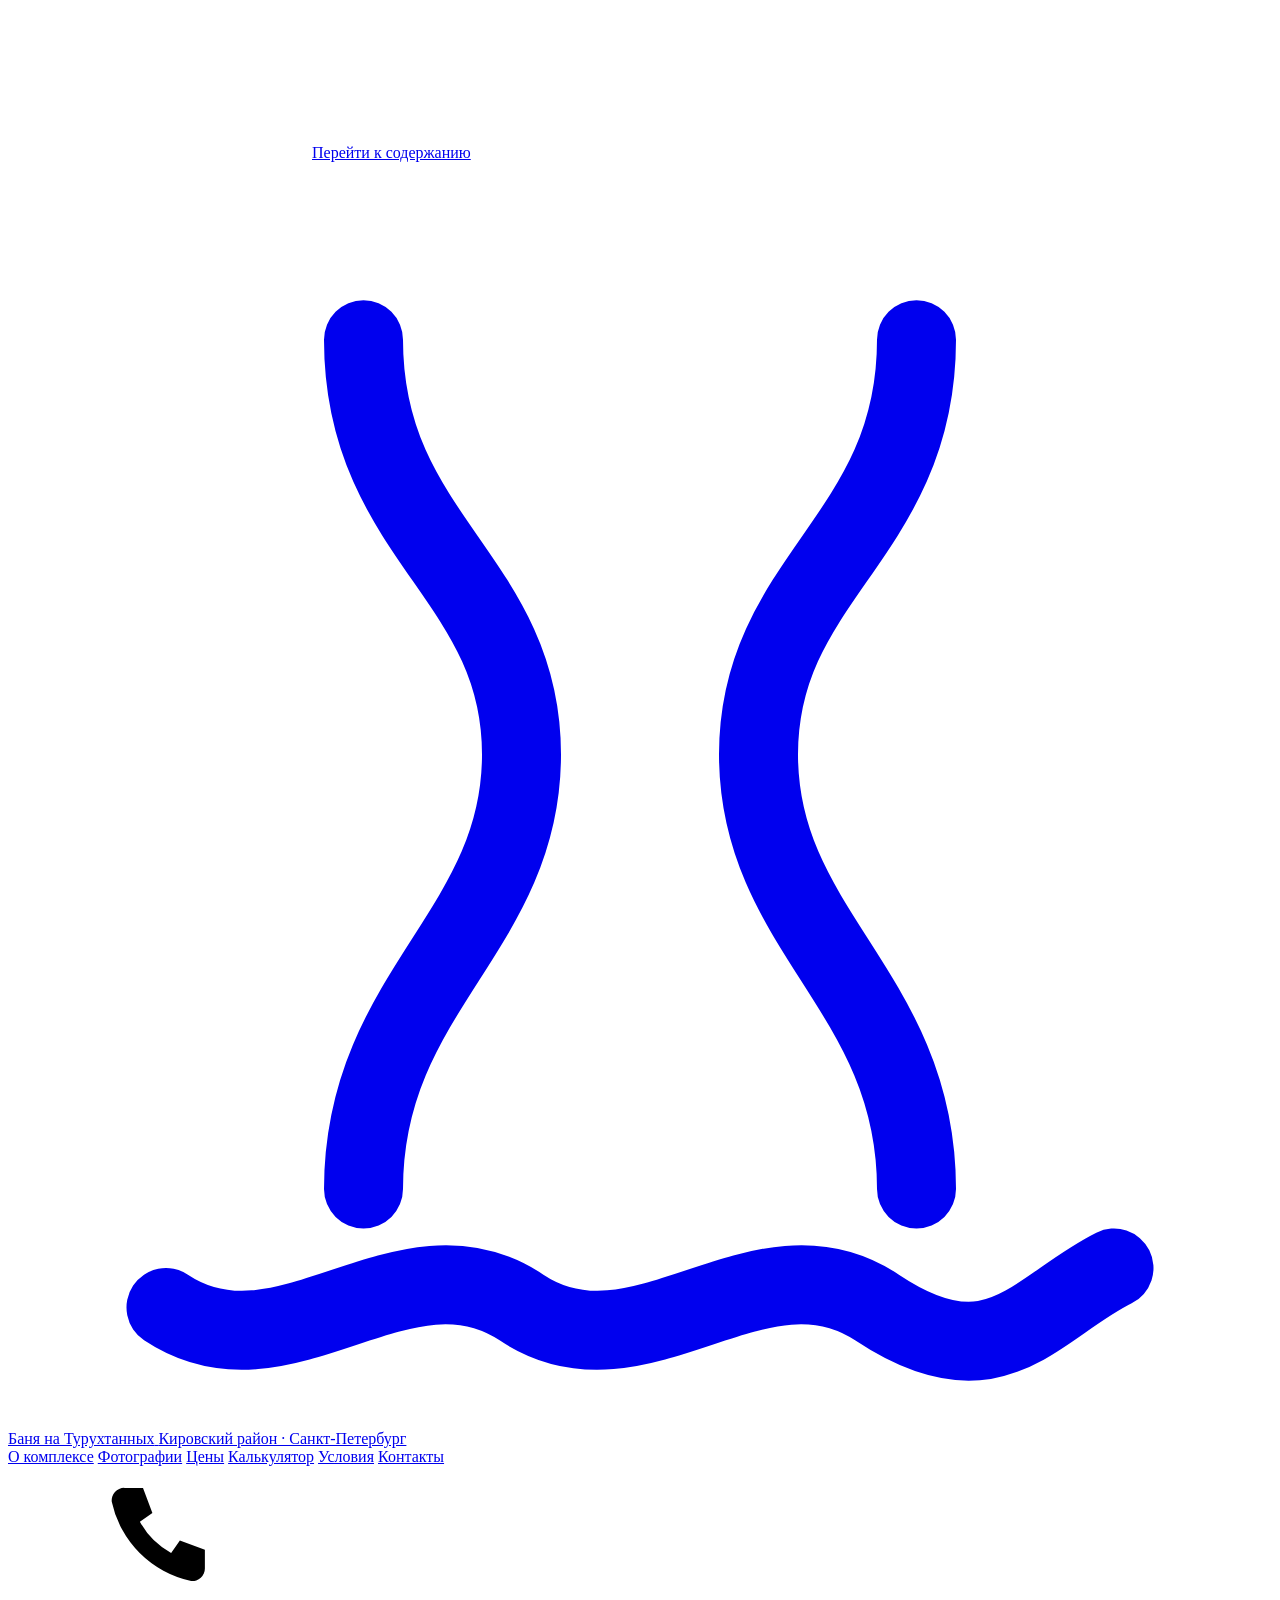
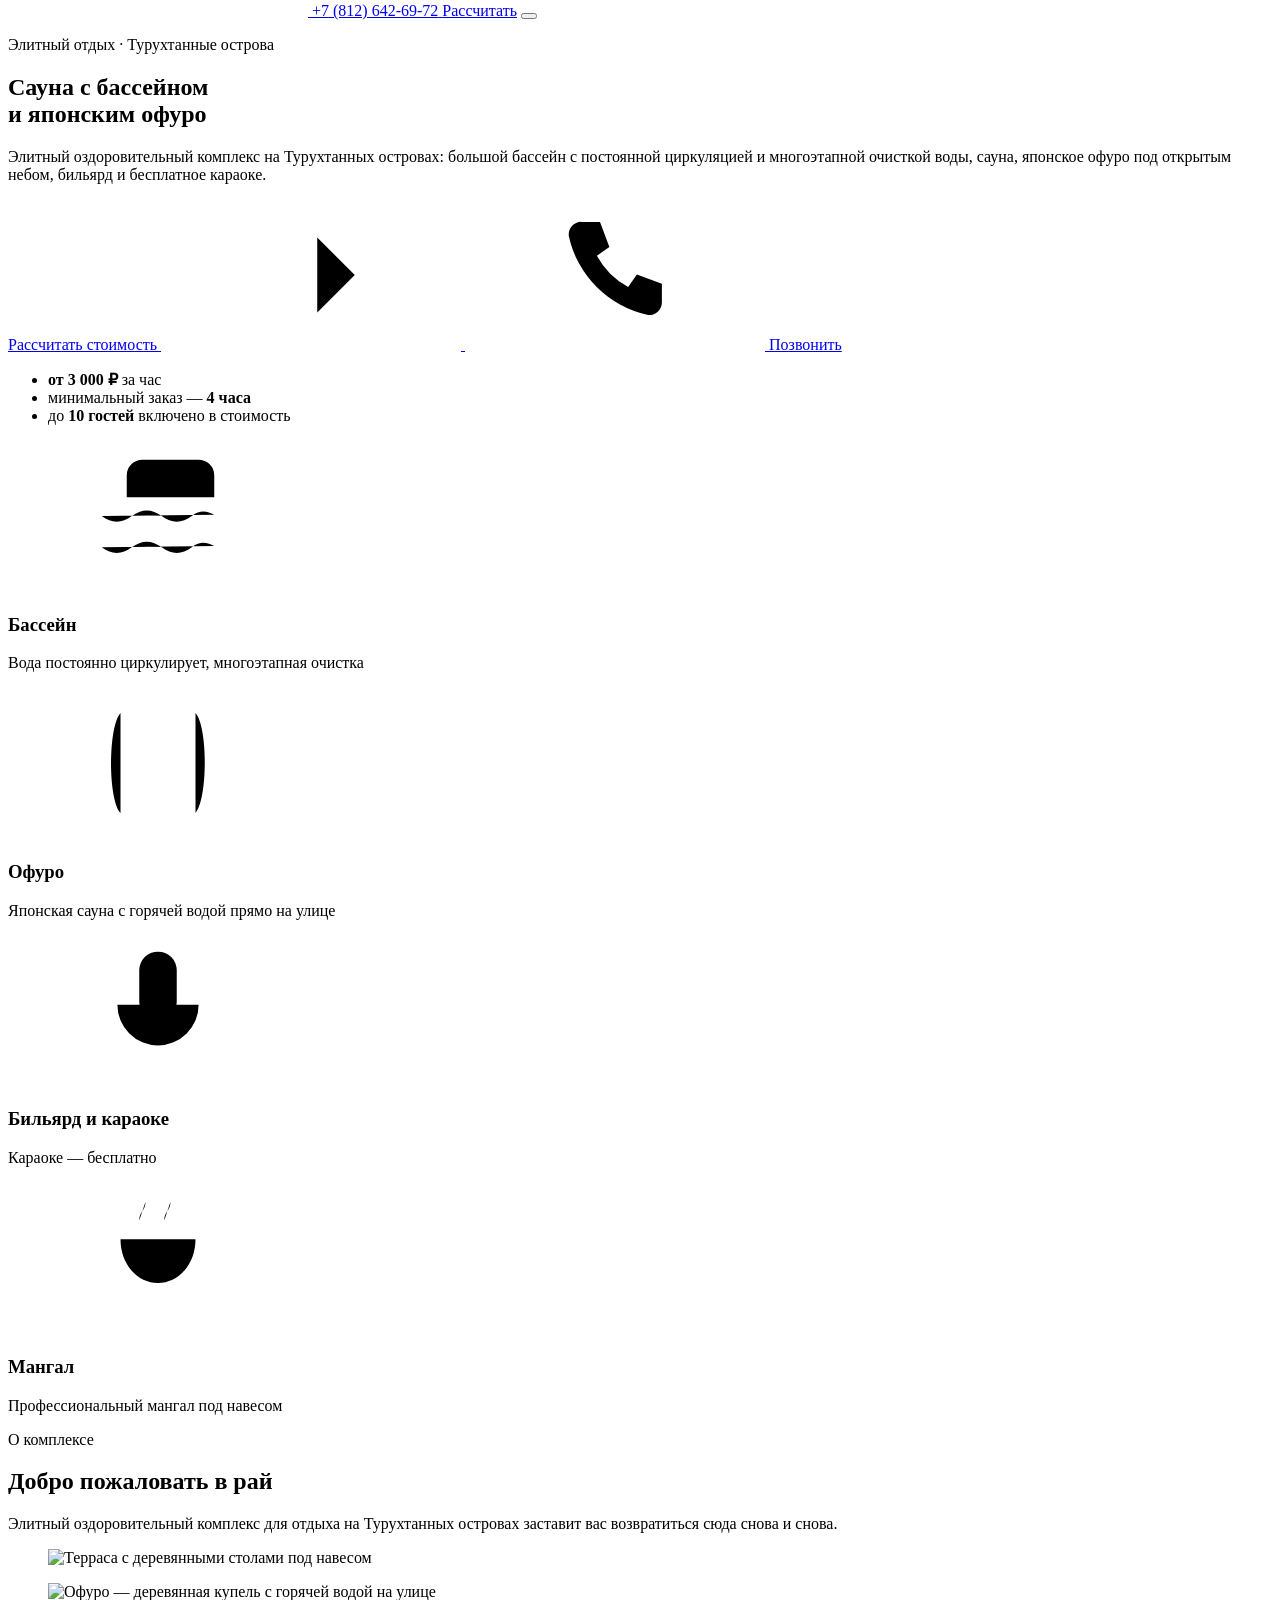
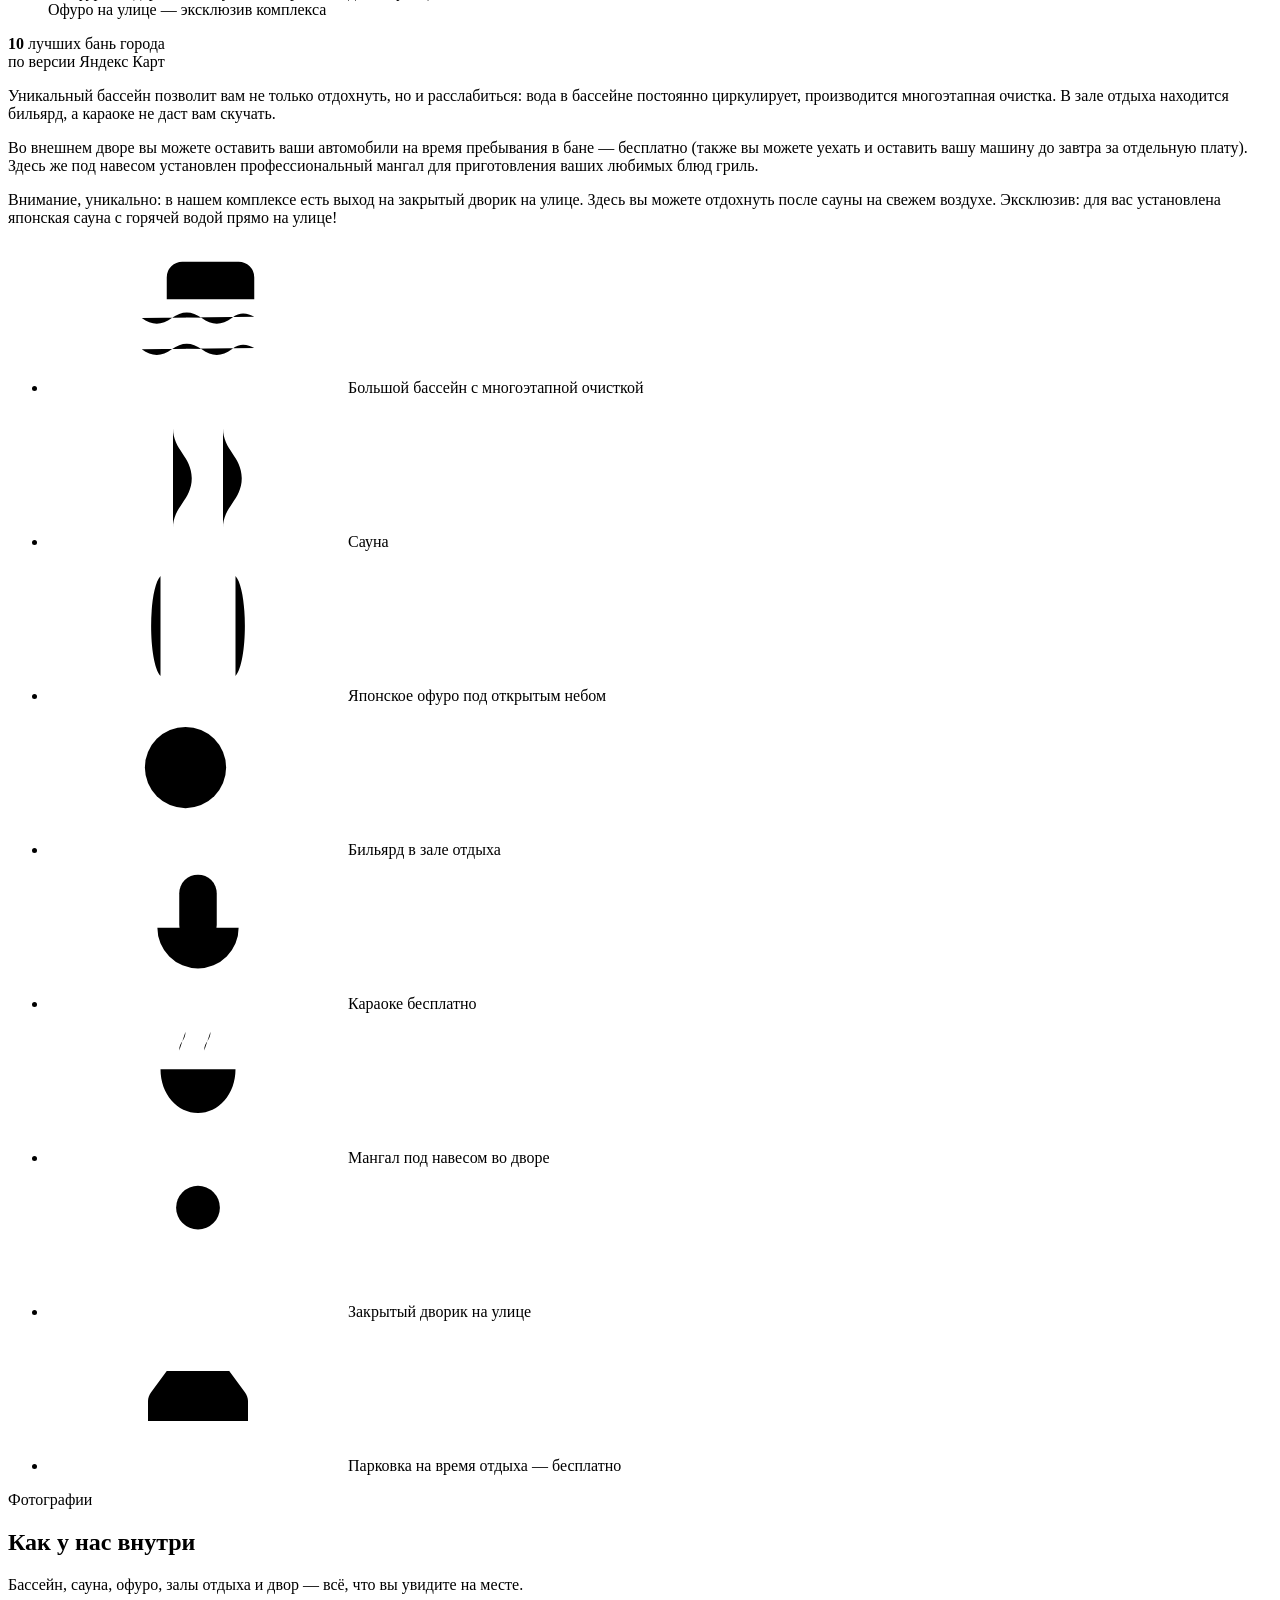
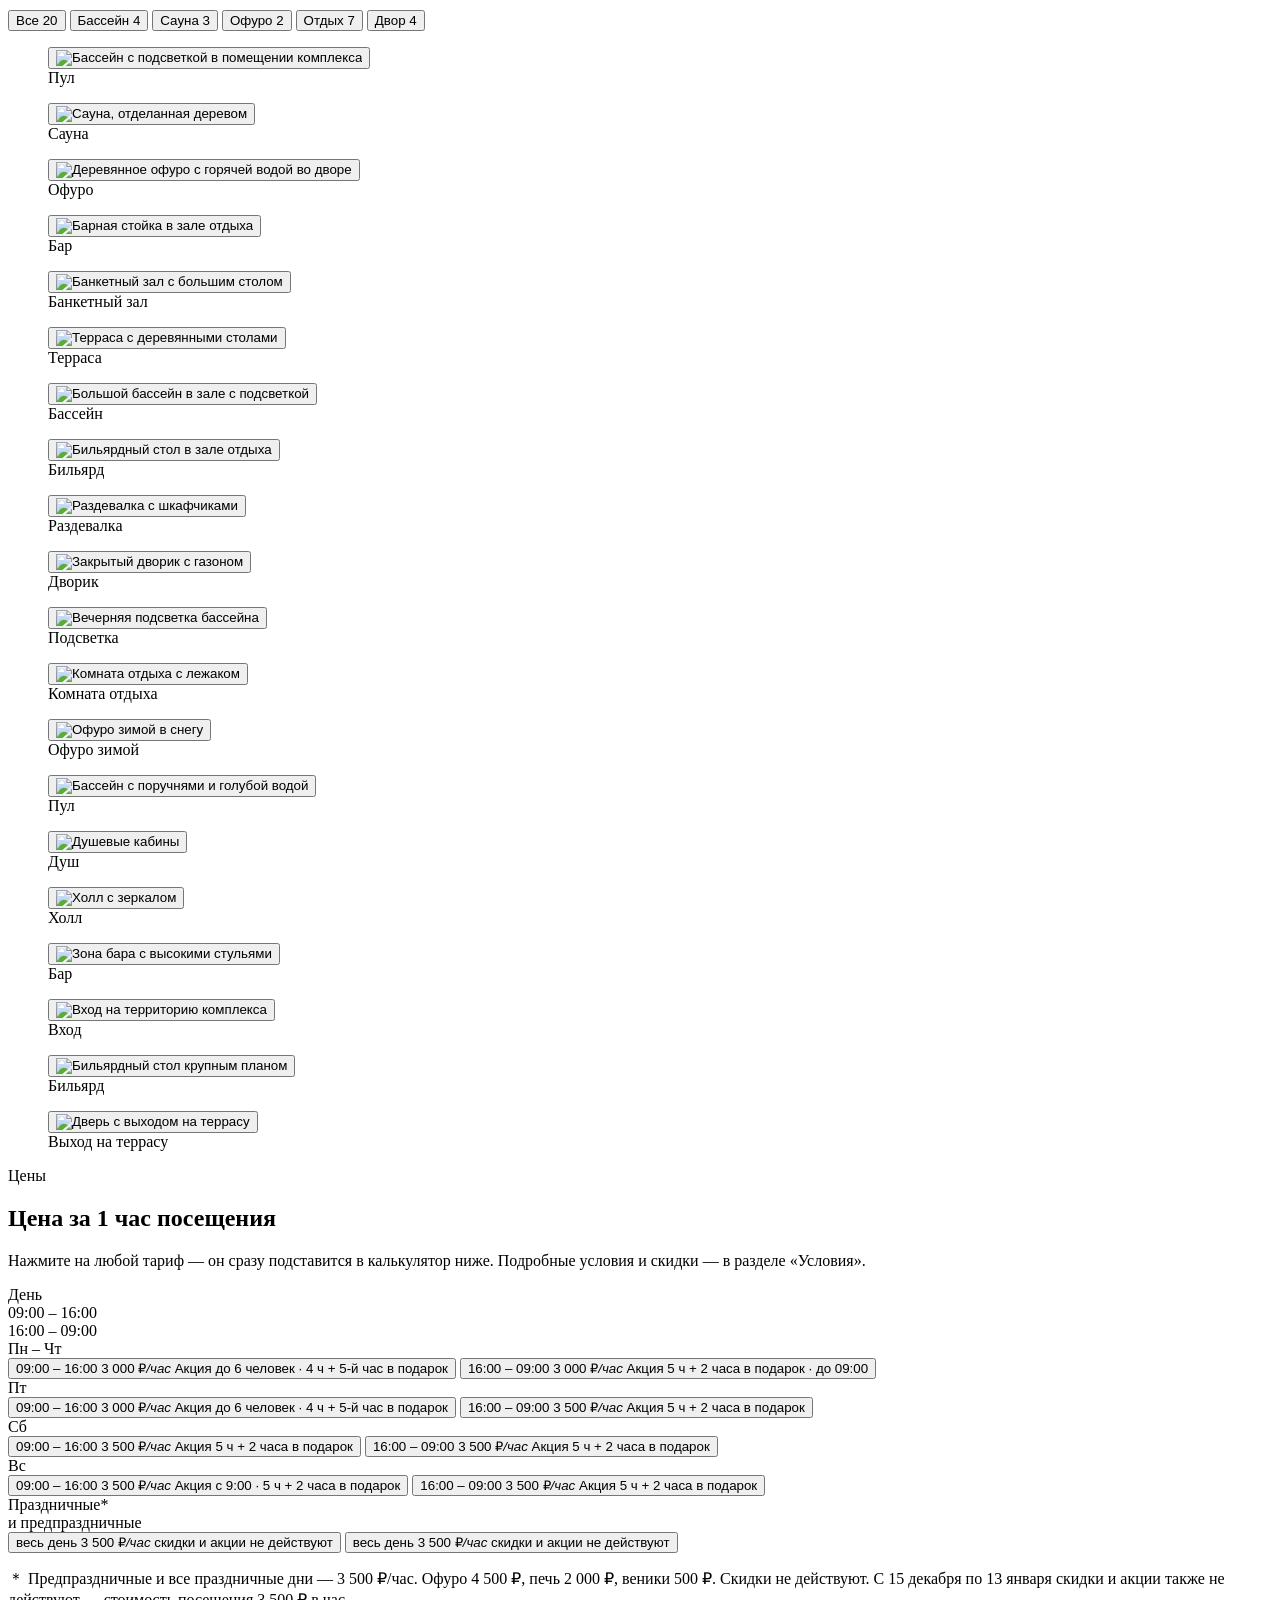
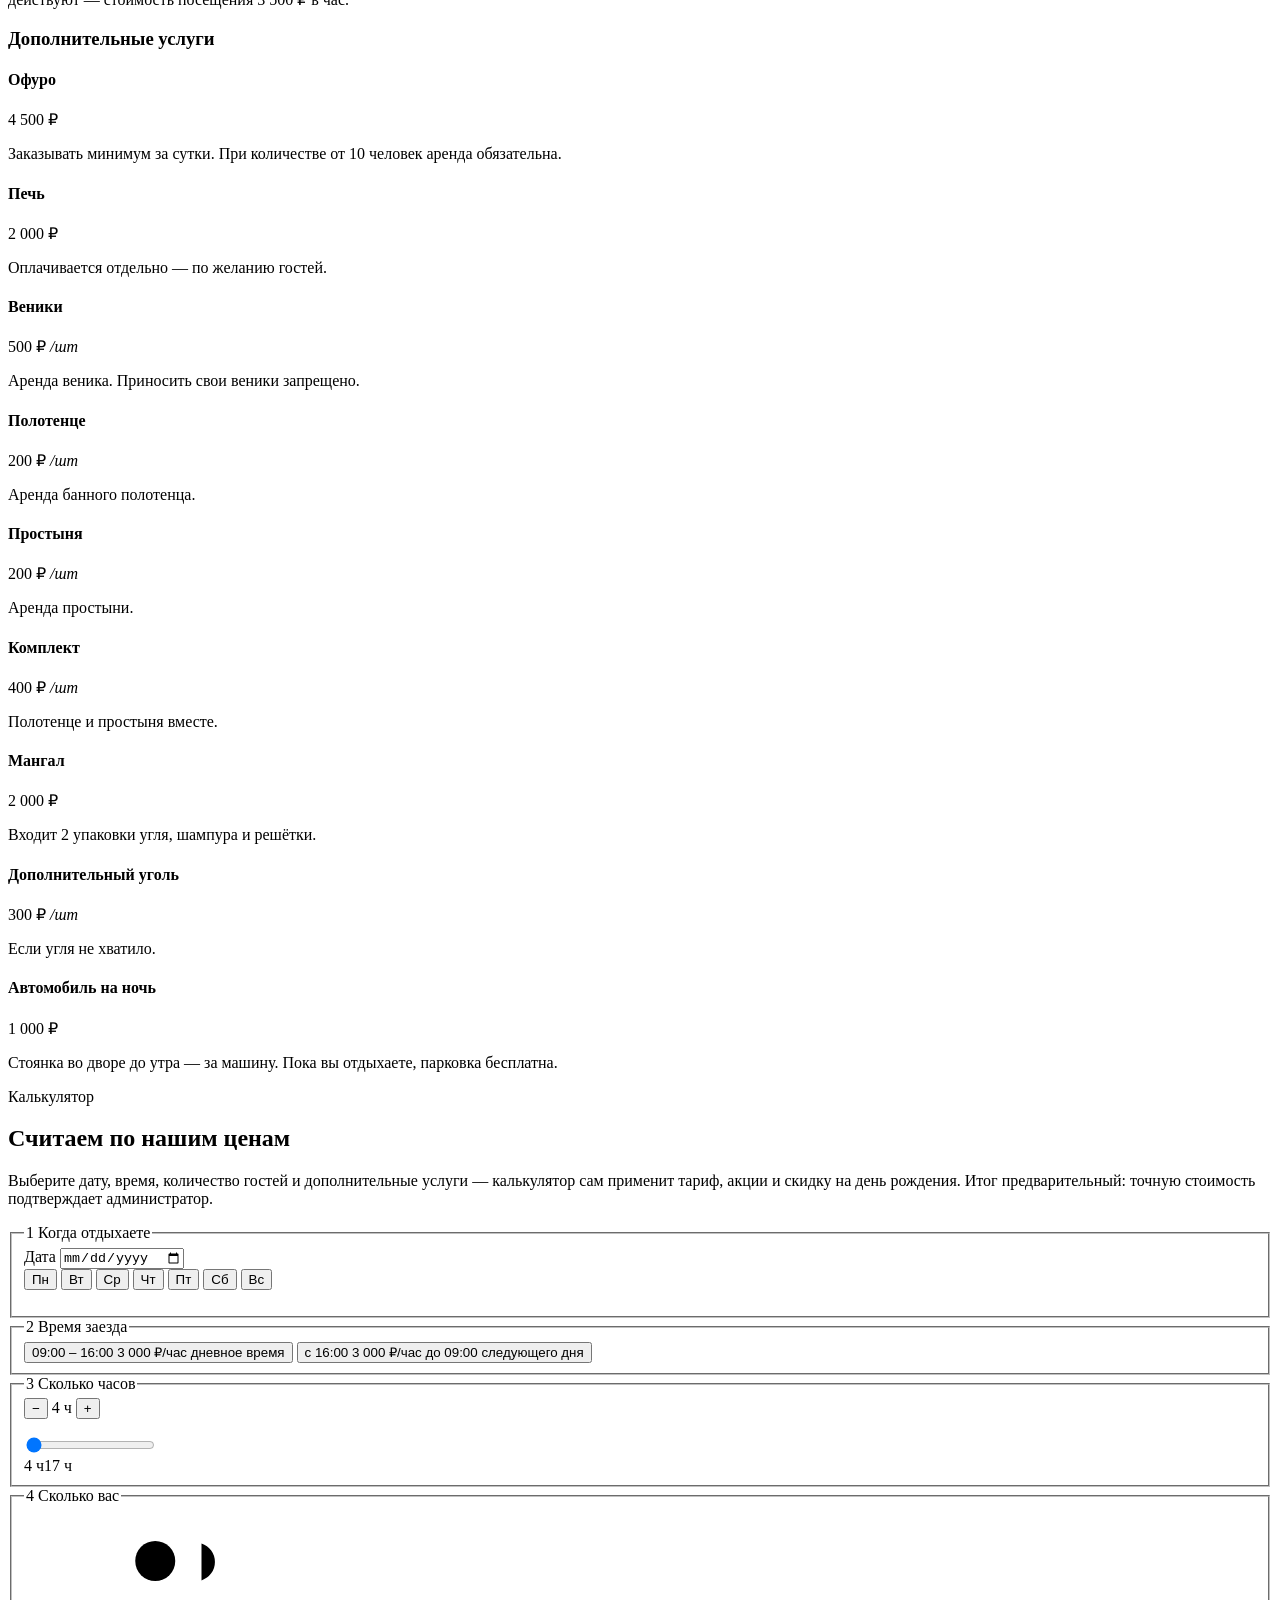
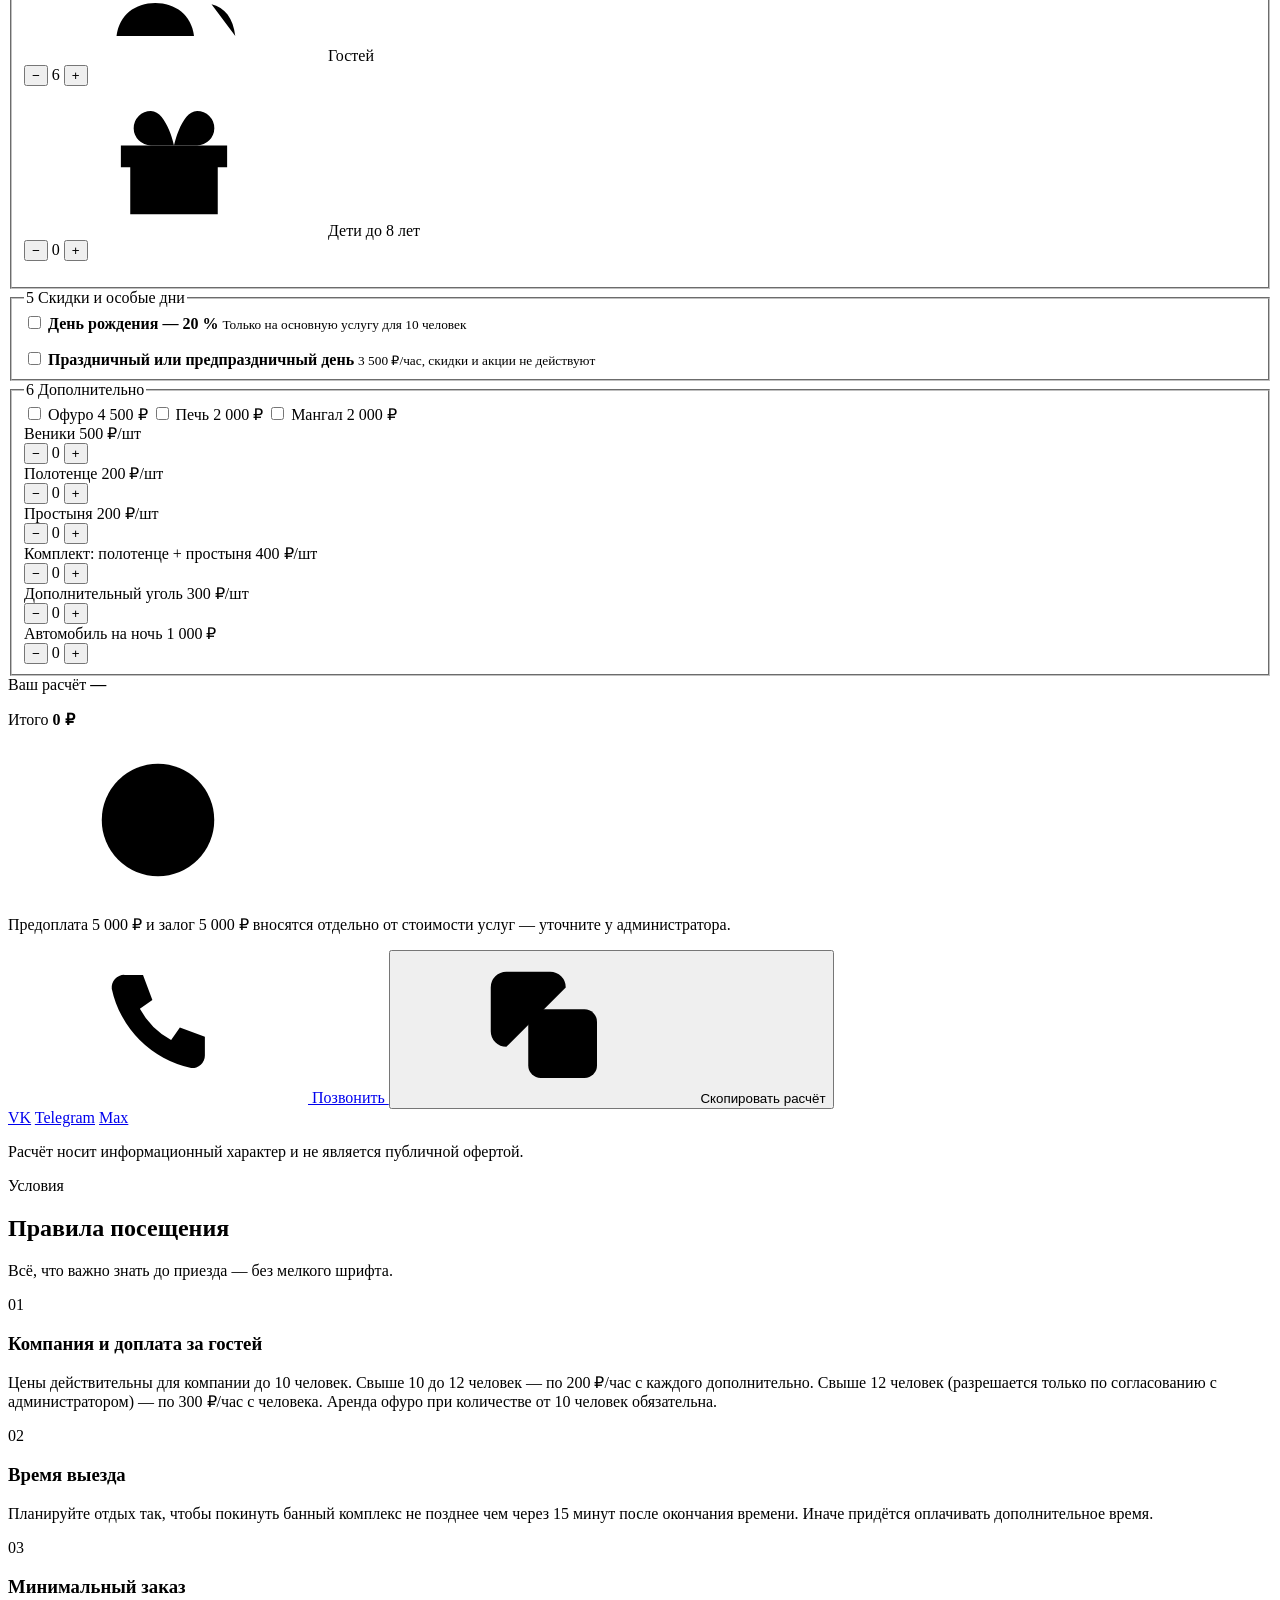
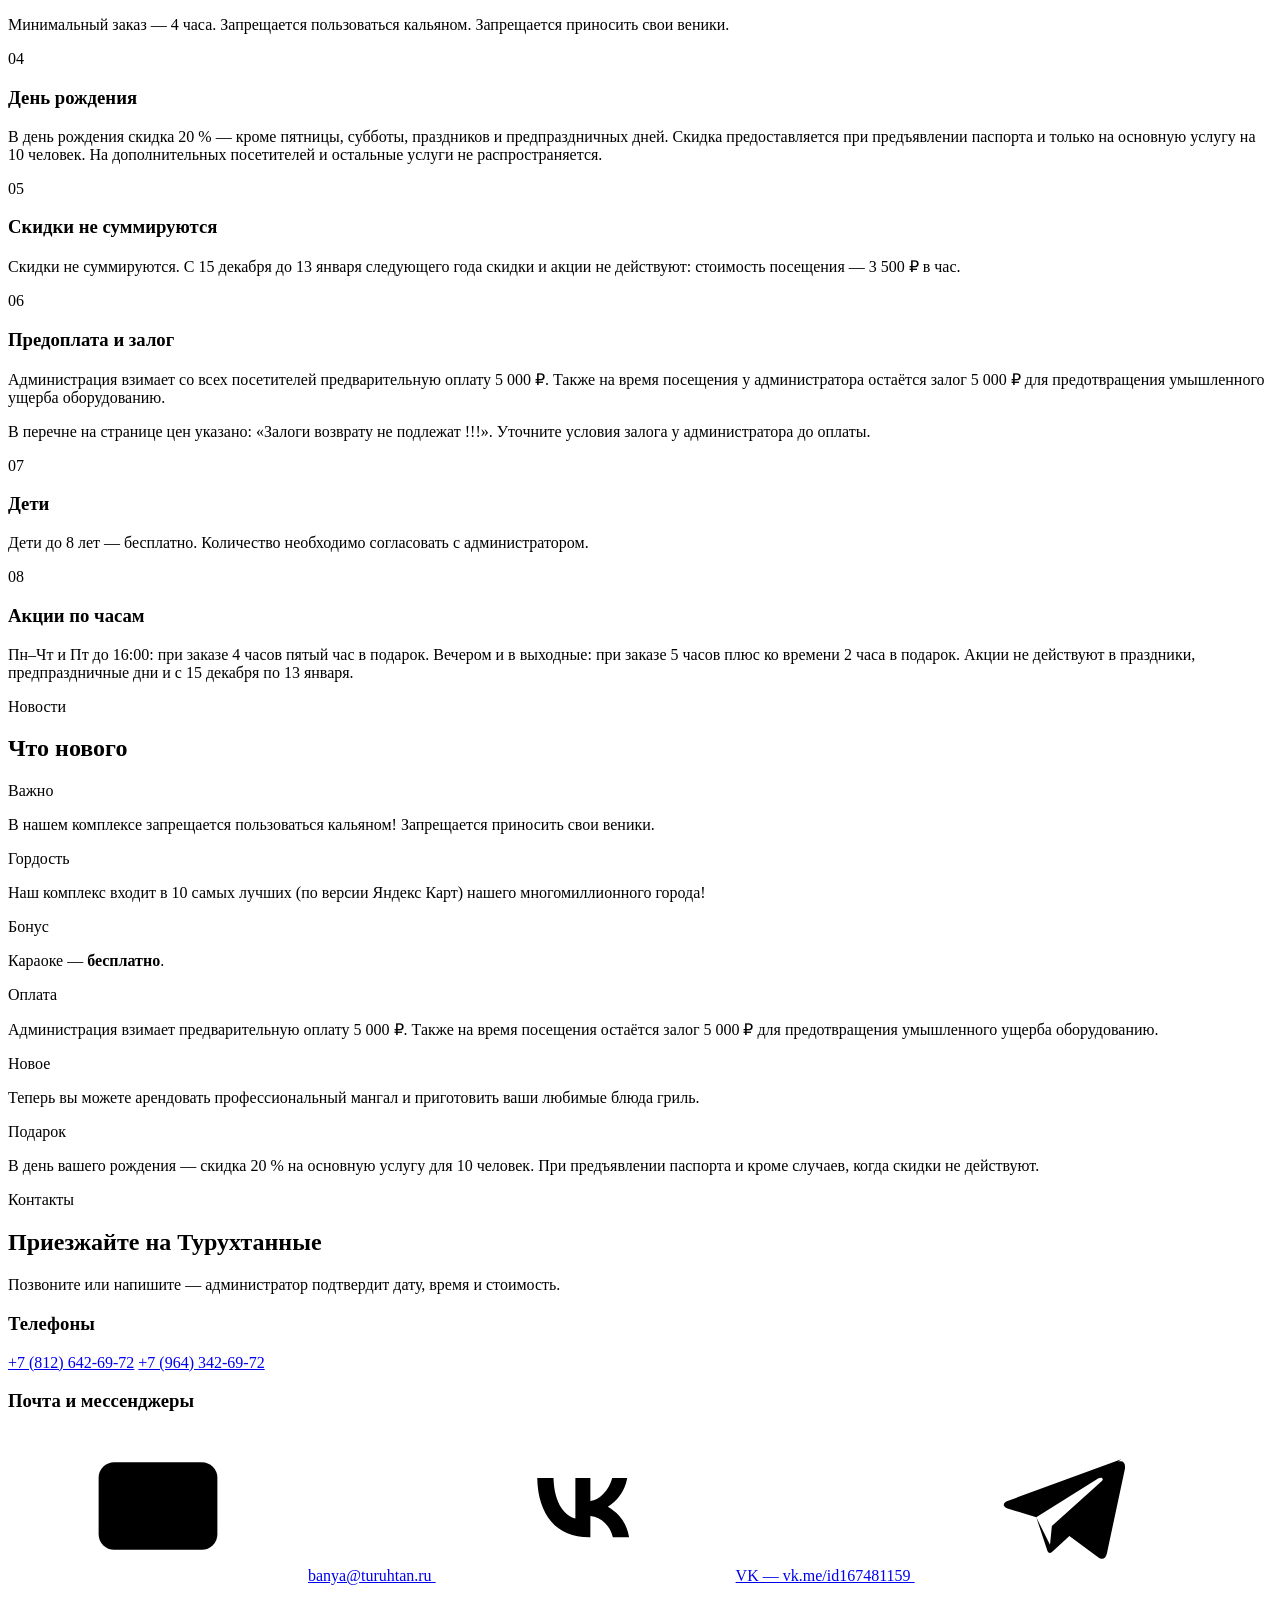
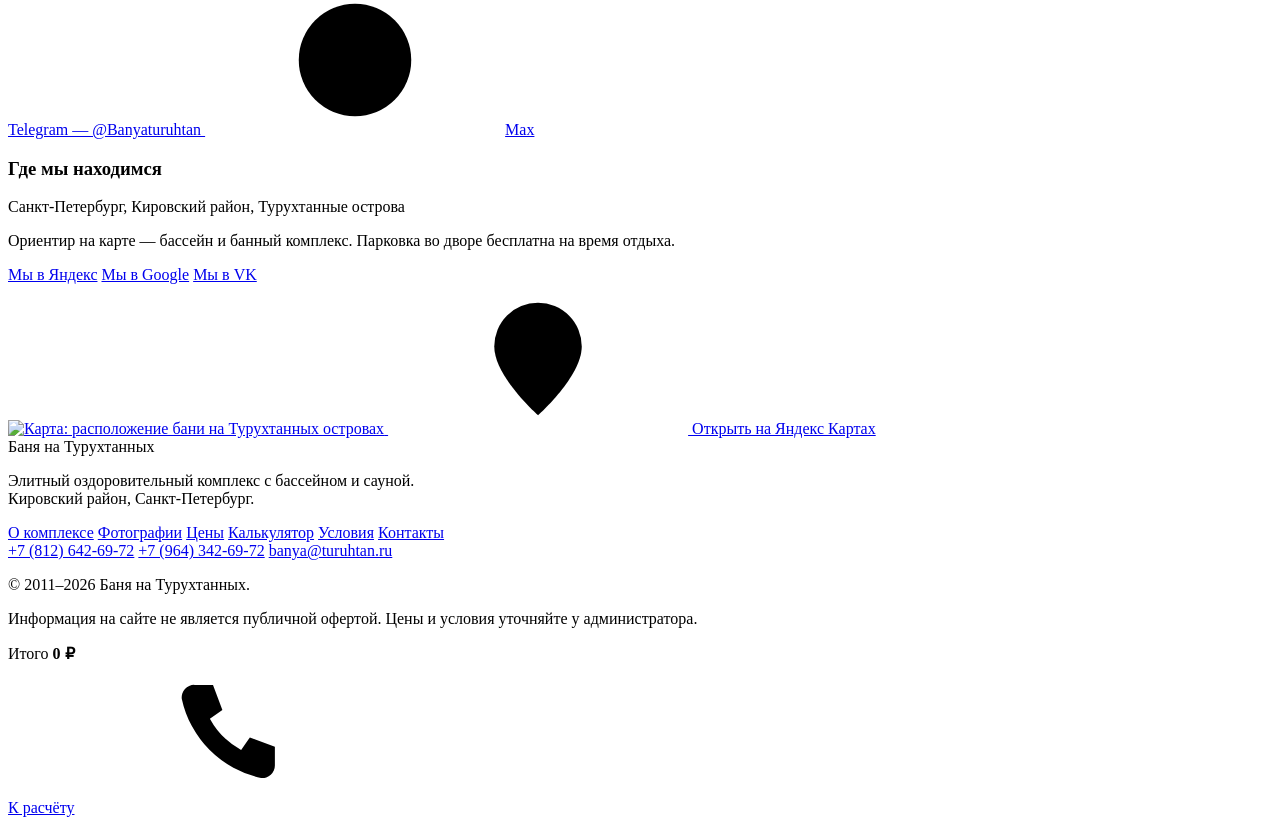
==== index.html @ aa6e2fc6 "Сайт: Баня на Турухтанных" ====
<!DOCTYPE html>
<html lang="ru">
<head>
<meta charset="UTF-8">
<meta name="viewport" content="width=device-width, initial-scale=1.0">
<title>Баня на Турухтанных — сауна с бассейном в Кировском районе Санкт-Петербурга</title>
<meta name="description" content="Элитная баня с большим бассейном и сауной на Турухтанных островах. Японское офуро под открытым небом, бильярд, бесплатное караоке, мангал. От 3 000 ₽/час, онлайн-расчёт стоимости.">
<meta name="keywords" content="сауна с бассейном, баня на Турухтанных, Автово, Кировский завод, сауна, офуро, баня Санкт-Петербург">
<meta name="theme-color" content="#0d0b09">
<link rel="canonical" href="https://turuhtan.ru/">
<meta property="og:type" content="website">
<meta property="og:locale" content="ru_RU">
<meta property="og:title" content="Баня на Турухтанных — сауна с бассейном и японским офуро">
<meta property="og:description" content="Большой бассейн с многоэтапной очисткой воды, сауна, японское офуро на улице, бильярд и бесплатное караоке. Расчёт стоимости за минуту.">
<meta property="og:image" content="assets/img/hero.jpg">
<meta property="og:url" content="https://turuhtan.ru/">
<link rel="icon" href="favicon.ico" type="image/x-icon">
<link rel="apple-touch-icon" href="assets/img/gallery/thumbs/02.jpg">
<link rel="preload" href="assets/fonts/playfair-600-cyr.woff2" as="font" type="font/woff2" crossorigin>
<link rel="preload" href="assets/fonts/inter-400-cyr.woff2" as="font" type="font/woff2" crossorigin>
<link rel="stylesheet" href="assets/css/style.css">
<script type="application/ld+json">
{
  "@context": "https://schema.org",
  "@type": "HealthAndBeautyBusiness",
  "name": "Баня на Турухтанных",
  "description": "Элитный оздоровительный комплекс с большим бассейном и сауной на Турухтанных островах.",
  "url": "https://turuhtan.ru/",
  "telephone": ["+7 (812) 642-69-72", "+7 (964) 342-69-72"],
  "email": "banya@turuhtan.ru",
  "priceRange": "от 3000 ₽ в час",
  "geo": { "@type": "GeoCoordinates", "latitude": 59.8686, "longitude": 30.2383 },
  "address": { "@type": "PostalAddress", "addressLocality": "Санкт-Петербург", "addressRegion": "Кировский район" },
  "sameAs": ["https://vk.com/id167481159"]
}
</script>
</head>
<body>

<svg class="sprite" aria-hidden="true" focusable="false" xmlns="http://www.w3.org/2000/svg">
  <symbol id="i-pool" viewBox="0 0 24 24"><path d="M3 17c1.6 1.2 3.2 1.2 4.8 0s3.2-1.2 4.8 0 3.2 1.2 4.8 0 2.6-.6 3.6-.2M3 12c1.6 1.2 3.2 1.2 4.8 0s3.2-1.2 4.8 0 3.2 1.2 4.8 0 2.6-.6 3.6-.2M7 9V5.5A2.5 2.5 0 0 1 9.5 3h9A2.5 2.5 0 0 1 21 5.5V9"/></symbol>
  <symbol id="i-steam" viewBox="0 0 24 24"><path d="M8 21c0-3.5 3-4.5 3-8s-3-4.5-3-8M16 21c0-3.5 3-4.5 3-8s-3-4.5-3-8"/></symbol>
  <symbol id="i-barrel" viewBox="0 0 24 24"><path d="M6 4c-2 2.2-2 13.8 0 16M18 4c2 2.2 2 13.8 0 16M6 4h12M6 20h12M4.5 9h15M4.5 15h15"/></symbol>
  <symbol id="i-billiard" viewBox="0 0 24 24"><circle cx="10" cy="10" r="6.5"/><path d="M14.8 14.8 21 21"/></symbol>
  <symbol id="i-mic" viewBox="0 0 24 24"><rect x="9" y="2.5" width="6" height="11" rx="3"/><path d="M5.5 11a6.5 6.5 0 0 0 13 0M12 17.5V21M8.5 21h7"/></symbol>
  <symbol id="i-grill" viewBox="0 0 24 24"><path d="M4 9h16M6 9c0 4 2.7 7 6 7s6-3 6-7M12 16v5M8 21h8"/><path d="M9 6c0-1.4 1-1.6 1-3M13 6c0-1.4 1-1.6 1-3"/></symbol>
  <symbol id="i-car" viewBox="0 0 24 24"><path d="M4 16h16v-3.2c0-.5-.2-1-.5-1.4L17 8H7l-2.5 3.4c-.3.4-.5.9-.5 1.4V16ZM6 16v2.5M18 16v2.5"/><circle cx="7.5" cy="12" r=".8"/><circle cx="16.5" cy="12" r=".8"/></symbol>
  <symbol id="i-tree" viewBox="0 0 24 24"><path d="M12 21v-6M12 15 7 10.5M12 15l5-4.5"/><path d="M4 21h16"/><circle cx="12" cy="6.5" r="3.5"/></symbol>
  <symbol id="i-phone" viewBox="0 0 24 24"><path d="M6.6 3.5h3l1.5 4-2 1.4a12.4 12.4 0 0 0 5 5l1.4-2 4 1.5v3a2 2 0 0 1-2.2 2A16.5 16.5 0 0 1 4.6 5.7a2 2 0 0 1 2-2.2Z"/></symbol>
  <symbol id="i-tg" viewBox="0 0 24 24"><path d="M21 4.5 2.8 11.2c-.8.3-.8.9 0 1.2l4.6 1.4 1.7 5.1c.2.7.5.8 1 .3l2.6-2.4 4.6 3.4c.7.5 1.2.2 1.4-.6l2.9-13.6c.1-.9-.3-1.3-1.1-1.1ZM7.4 13.8l9.9-6.2c.5-.3 1 0 .6.4l-8 7.2-.3 3"/></symbol>
  <symbol id="i-vk" viewBox="0 0 24 24"><path d="M12.5 17c-5.2 0-8.2-3.6-8.3-9.5h2.6c.1 4.3 2 6.1 3.5 6.5V7.5h2.4v3.7c1.5-.2 3-1.8 3.5-3.7h2.4a7 7 0 0 1-3.1 4.6 7 7 0 0 1 3.4 4.9h-2.6c-.4-1.8-1.8-3.2-3.6-3.4V17z"/></symbol>
  <symbol id="i-max" viewBox="0 0 24 24"><circle cx="12" cy="12" r="9"/><path d="M7.5 16V9l4.5 5 4.5-5v7"/></symbol>
  <symbol id="i-mail" viewBox="0 0 24 24"><rect x="2.5" y="5" width="19" height="14" rx="2.5"/><path d="m3.5 7 8.5 6 8.5-6"/></symbol>
  <symbol id="i-pin" viewBox="0 0 24 24"><path d="M12 21s7-6.2 7-11a7 7 0 1 0-14 0c0 4.8 7 11 7 11Z"/><circle cx="12" cy="10" r="2.6"/></symbol>
  <symbol id="i-clock" viewBox="0 0 24 24"><circle cx="12" cy="12" r="9"/><path d="M12 7v5.5l3.5 2"/></symbol>
  <symbol id="i-users" viewBox="0 0 24 24"><circle cx="9" cy="8" r="3.2"/><path d="M2.8 20c.4-3.4 3-5.3 6.2-5.3s5.8 1.9 6.2 5.3"/><path d="M16.4 5.2a3.1 3.1 0 0 1 0 5.9M18 14.9c2.1.5 3.5 2.2 3.8 5.1"/></symbol>
  <symbol id="i-gift" viewBox="0 0 24 24"><path d="M3.5 9.5h17V13h-17zM5 13h14v7.5H5zM12 9.5v11"/><path d="M12 9.5S10.8 4 8.3 4a2.4 2.4 0 0 0 0 5.5M12 9.5S13.2 4 15.7 4a2.4 2.4 0 0 1 0 5.5"/></symbol>
  <symbol id="i-calendar" viewBox="0 0 24 24"><rect x="3" y="5" width="18" height="16" rx="2.5"/><path d="M3 10h18M8 3v4M16 3v4"/></symbol>
  <symbol id="i-info" viewBox="0 0 24 24"><circle cx="12" cy="12" r="9"/><path d="M12 11v5.5M12 7.8v.2"/></symbol>
  <symbol id="i-arrow" viewBox="0 0 24 24"><path d="M4 12h15M13 6l6 6-6 6"/></symbol>
  <symbol id="i-close" viewBox="0 0 24 24"><path d="m5 5 14 14M19 5 5 19"/></symbol>
  <symbol id="i-copy" viewBox="0 0 24 24"><rect x="9" y="9" width="11" height="11" rx="2"/><path d="M15 5.5A2.5 2.5 0 0 0 12.5 3h-7A2.5 2.5 0 0 0 3 5.5v7A2.5 2.5 0 0 0 5.5 15"/></symbol>
</svg>

<a class="skip-link" href="#main">Перейти к содержанию</a>

<header class="site-header" id="site-header">
  <div class="container header-inner">
    <a class="brand" href="#top" aria-label="Баня на Турухтанных — на главную">
      <span class="brand__mark" aria-hidden="true">
        <svg viewBox="0 0 32 32"><path d="M9 26c0-5 4-6.5 4-11S9 9.5 9 4.5M23 26c0-5-4-6.5-4-11S23 9.5 23 4.5" fill="none" stroke="currentColor" stroke-width="2" stroke-linecap="round"/><path d="M4 29c3 2 6-2 9 0s6-2 9 0 4 0 6-1" fill="none" stroke="currentColor" stroke-width="2" stroke-linecap="round"/></svg>
      </span>
      <span class="brand__text">
        <span class="brand__name">Баня на Турухтанных</span>
        <span class="brand__sub">Кировский район · Санкт-Петербург</span>
      </span>
    </a>

    <nav class="nav" id="nav" aria-label="Основная навигация">
      <a href="#about">О комплексе</a>
      <a href="#gallery">Фотографии</a>
      <a href="#prices">Цены</a>
      <a href="#calc">Калькулятор</a>
      <a href="#rules">Условия</a>
      <a href="#contacts">Контакты</a>
    </nav>

    <div class="header-actions">
      <a class="header-phone" href="tel:+78126426972">
        <svg class="ico" aria-hidden="true"><use href="#i-phone"/></svg>
        <span>+7 (812) 642-69-72</span>
      </a>
      <a class="btn btn--primary btn--sm header-cta" href="#calc">Рассчитать</a>
      <button class="burger" id="burger" type="button" aria-label="Меню" aria-expanded="false" aria-controls="mobile-menu">
        <span></span><span></span><span></span>
      </button>
    </div>
  </div>
  <div class="mobile-menu" id="mobile-menu" hidden>
    <a href="#about">О комплексе</a>
    <a href="#gallery">Фотографии</a>
    <a href="#prices">Цены</a>
    <a href="#calc">Калькулятор</a>
    <a href="#rules">Условия</a>
    <a href="#contacts">Контакты</a>
    <a class="mobile-menu__phone" href="tel:+78126426972">+7 (812) 642-69-72</a>
    <a class="mobile-menu__phone" href="tel:+79643426972">+7 (964) 342-69-72</a>
  </div>
</header>

<main id="main">

  <!-- HERO -->
  <section class="hero" id="top">
    <div class="hero__bg" role="img" aria-label="Бассейн в комплексе «Баня на Турухтанных»"></div>
    <div class="hero__veil"></div>
    <div class="container hero__inner">
      <p class="eyebrow"><span class="eyebrow__dot"></span>Элитный отдых · Турухтанные острова</p>
      <h1 class="hero__title">Сауна с бассейном<br>и японским офуро</h1>
      <p class="hero__lead">
        Элитный оздоровительный комплекс на Турухтанных островах: большой бассейн
        с постоянной циркуляцией и многоэтапной очисткой воды, сауна,
        японское офуро под открытым небом, бильярд и бесплатное караоке.
      </p>
      <div class="hero__actions">
        <a class="btn btn--primary btn--lg" href="#calc">
          Рассчитать стоимость
          <svg class="ico" aria-hidden="true"><use href="#i-arrow"/></svg>
        </a>
        <a class="btn btn--ghost btn--lg" href="tel:+78126426972">
          <svg class="ico" aria-hidden="true"><use href="#i-phone"/></svg>
          Позвонить
        </a>
      </div>
      <ul class="hero__chips" aria-label="Кратко о ценах и условиях">
        <li><strong>от 3 000 ₽</strong> за час</li>
        <li>минимальный заказ — <strong>4 часа</strong></li>
        <li>до <strong>10 гостей</strong> включено в стоимость</li>
      </ul>
    </div>

    <div class="hero__facts">
      <div class="container hero__facts-grid">
        <div class="fact">
          <svg class="fact__ico" aria-hidden="true"><use href="#i-pool"/></svg>
          <div><h3>Бассейн</h3><p>Вода постоянно циркулирует, многоэтапная очистка</p></div>
        </div>
        <div class="fact">
          <svg class="fact__ico" aria-hidden="true"><use href="#i-barrel"/></svg>
          <div><h3>Офуро</h3><p>Японская сауна с горячей водой прямо на улице</p></div>
        </div>
        <div class="fact">
          <svg class="fact__ico" aria-hidden="true"><use href="#i-mic"/></svg>
          <div><h3>Бильярд и караоке</h3><p>Караоке — бесплатно</p></div>
        </div>
        <div class="fact">
          <svg class="fact__ico" aria-hidden="true"><use href="#i-grill"/></svg>
          <div><h3>Мангал</h3><p>Профессиональный мангал под навесом</p></div>
        </div>
      </div>
    </div>
  </section>

  <!-- ABOUT -->
  <section class="section about" id="about">
    <div class="container">
      <div class="section-head section-head--left reveal">
        <p class="kicker">О комплексе</p>
        <h2 class="h2">Добро пожаловать в рай</h2>
        <p class="section-head__text">
          Элитный оздоровительный комплекс для отдыха на Турухтанных островах заставит вас
          возвратиться сюда снова и снова.
        </p>
      </div>

      <div class="about__grid">
        <div class="about__media reveal">
          <figure class="about__shot about__shot--main">
            <img src="assets/img/about-terrace.jpg" width="900" height="600" alt="Терраса с деревянными столами под навесом" loading="lazy" decoding="async">
          </figure>
          <figure class="about__shot about__shot--small">
            <img src="assets/img/about-ofuro.jpg" width="900" height="600" alt="Офуро — деревянная купель с горячей водой на улице" loading="lazy" decoding="async">
            <figcaption>Офуро на улице — эксклюзив комплекса</figcaption>
          </figure>
          <div class="about__badge">
            <strong>10</strong>
            <span>лучших бань города<br>по версии Яндекс Карт</span>
          </div>
        </div>

        <div class="about__text reveal">
          <p>
            Уникальный бассейн позволит вам не только отдохнуть, но и расслабиться:
            вода в бассейне постоянно циркулирует, производится многоэтапная очистка.
            В зале отдыха находится бильярд, а караоке не даст вам скучать.
          </p>
          <p>
            Во внешнем дворе вы можете оставить ваши автомобили на время пребывания в бане —
            бесплатно (также вы можете уехать и оставить вашу машину до завтра за отдельную плату).
            Здесь же под навесом установлен профессиональный мангал для приготовления
            ваших любимых блюд гриль.
          </p>
          <p class="about__accent">
            Внимание, уникально: в нашем комплексе есть выход на закрытый дворик на улице.
            Здесь вы можете отдохнуть после сауны на свежем воздухе.
            Эксклюзив: для вас установлена японская сауна с горячей водой прямо на улице!
          </p>

          <ul class="feature-list">
            <li><svg class="ico" aria-hidden="true"><use href="#i-pool"/></svg><span>Большой бассейн с многоэтапной очисткой</span></li>
            <li><svg class="ico" aria-hidden="true"><use href="#i-steam"/></svg><span>Сауна</span></li>
            <li><svg class="ico" aria-hidden="true"><use href="#i-barrel"/></svg><span>Японское офуро под открытым небом</span></li>
            <li><svg class="ico" aria-hidden="true"><use href="#i-billiard"/></svg><span>Бильярд в зале отдыха</span></li>
            <li><svg class="ico" aria-hidden="true"><use href="#i-mic"/></svg><span>Караоке бесплатно</span></li>
            <li><svg class="ico" aria-hidden="true"><use href="#i-grill"/></svg><span>Мангал под навесом во дворе</span></li>
            <li><svg class="ico" aria-hidden="true"><use href="#i-tree"/></svg><span>Закрытый дворик на улице</span></li>
            <li><svg class="ico" aria-hidden="true"><use href="#i-car"/></svg><span>Парковка на время отдыха — бесплатно</span></li>
          </ul>
        </div>
      </div>
    </div>
  </section>

  <!-- GALLERY -->
  <section class="section gallery" id="gallery">
    <div class="container">
      <div class="section-head section-head--left reveal">
        <p class="kicker">Фотографии</p>
        <h2 class="h2">Как у нас внутри</h2>
        <p class="section-head__text">Бассейн, сауна, офуро, залы отдыха и двор — всё, что вы увидите на месте.</p>
      </div>

      <div class="filters reveal" id="filters" role="tablist" aria-label="Фильтр фотографий">
        <button class="chip is-active" type="button" data-filter="all" role="tab" aria-selected="true">Все <span>20</span></button>
        <button class="chip" type="button" data-filter="Бассейн" role="tab" aria-selected="false">Бассейн <span>4</span></button>
        <button class="chip" type="button" data-filter="Сауна" role="tab" aria-selected="false">Сауна <span>3</span></button>
        <button class="chip" type="button" data-filter="Офуро" role="tab" aria-selected="false">Офуро <span>2</span></button>
        <button class="chip" type="button" data-filter="Отдых" role="tab" aria-selected="false">Отдых <span>7</span></button>
        <button class="chip" type="button" data-filter="Двор" role="tab" aria-selected="false">Двор <span>4</span></button>
      </div>

      <div class="gallery__grid" id="gallery-grid">
        <figure class="shot" data-cat="Бассейн" data-cap="Пул">
          <button type="button" class="shot__btn" aria-label="Открыть фото: Пул">
            <img src="assets/img/gallery/thumbs/01.jpg" width="640" height="427" alt="Бассейн с подсветкой в помещении комплекса" loading="lazy" decoding="async">
          </button>
          <figcaption>Пул</figcaption>
        </figure>
        <figure class="shot" data-cat="Сауна" data-cap="Сауна">
          <button type="button" class="shot__btn" aria-label="Открыть фото: Сауна">
            <img src="assets/img/gallery/thumbs/05.jpg" width="640" height="480" alt="Сауна, отделанная деревом" loading="lazy" decoding="async">
          </button>
          <figcaption>Сауна</figcaption>
        </figure>
        <figure class="shot" data-cat="Офуро" data-cap="Офуро">
          <button type="button" class="shot__btn" aria-label="Открыть фото: Офуро">
            <img src="assets/img/gallery/thumbs/08.jpg" width="640" height="427" alt="Деревянное офуро с горячей водой во дворе" loading="lazy" decoding="async">
          </button>
          <figcaption>Офуро</figcaption>
        </figure>
        <figure class="shot" data-cat="Отдых" data-cap="Бар">
          <button type="button" class="shot__btn" aria-label="Открыть фото: Бар">
            <img src="assets/img/gallery/thumbs/11.jpg" width="640" height="427" alt="Барная стойка в зале отдыха" loading="lazy" decoding="async">
          </button>
          <figcaption>Бар</figcaption>
        </figure>
        <figure class="shot" data-cat="Отдых" data-cap="Банкетный зал">
          <button type="button" class="shot__btn" aria-label="Открыть фото: Банкетный зал">
            <img src="assets/img/gallery/thumbs/12.jpg" width="640" height="427" alt="Банкетный зал с большим столом" loading="lazy" decoding="async">
          </button>
          <figcaption>Банкетный зал</figcaption>
        </figure>
        <figure class="shot" data-cat="Двор" data-cap="Терраса">
          <button type="button" class="shot__btn" aria-label="Открыть фото: Терраса">
            <img src="assets/img/gallery/thumbs/19.jpg" width="640" height="427" alt="Терраса с деревянными столами" loading="lazy" decoding="async">
          </button>
          <figcaption>Терраса</figcaption>
        </figure>
        <figure class="shot" data-cat="Бассейн" data-cap="Бассейн">
          <button type="button" class="shot__btn" aria-label="Открыть фото: Бассейн">
            <img src="assets/img/gallery/thumbs/02.jpg" width="640" height="427" alt="Большой бассейн в зале с подсветкой" loading="lazy" decoding="async">
          </button>
          <figcaption>Бассейн</figcaption>
        </figure>
        <figure class="shot" data-cat="Отдых" data-cap="Бильярд">
          <button type="button" class="shot__btn" aria-label="Открыть фото: Бильярд">
            <img src="assets/img/gallery/thumbs/13.jpg" width="640" height="427" alt="Бильярдный стол в зале отдыха" loading="lazy" decoding="async">
          </button>
          <figcaption>Бильярд</figcaption>
        </figure>
        <figure class="shot" data-cat="Сауна" data-cap="Раздевалка">
          <button type="button" class="shot__btn" aria-label="Открыть фото: Раздевалка">
            <img src="assets/img/gallery/thumbs/07.jpg" width="640" height="427" alt="Раздевалка с шкафчиками" loading="lazy" decoding="async">
          </button>
          <figcaption>Раздевалка</figcaption>
        </figure>
        <figure class="shot" data-cat="Двор" data-cap="Дворик">
          <button type="button" class="shot__btn" aria-label="Открыть фото: Дворик">
            <img src="assets/img/gallery/thumbs/18.jpg" width="640" height="427" alt="Закрытый дворик с газоном" loading="lazy" decoding="async">
          </button>
          <figcaption>Дворик</figcaption>
        </figure>
        <figure class="shot" data-cat="Бассейн" data-cap="Подсветка">
          <button type="button" class="shot__btn" aria-label="Открыть фото: Подсветка">
            <img src="assets/img/gallery/thumbs/04.jpg" width="640" height="480" alt="Вечерняя подсветка бассейна" loading="lazy" decoding="async">
          </button>
          <figcaption>Подсветка</figcaption>
        </figure>
        <figure class="shot" data-cat="Отдых" data-cap="Комната отдыха">
          <button type="button" class="shot__btn" aria-label="Открыть фото: Комната отдыха">
            <img src="assets/img/gallery/thumbs/15.jpg" width="640" height="427" alt="Комната отдыха с лежаком" loading="lazy" decoding="async">
          </button>
          <figcaption>Комната отдыха</figcaption>
        </figure>
        <figure class="shot" data-cat="Офуро" data-cap="Офуро зимой">
          <button type="button" class="shot__btn" aria-label="Открыть фото: Офуро зимой">
            <img src="assets/img/gallery/thumbs/09.jpg" width="640" height="427" alt="Офуро зимой в снегу" loading="lazy" decoding="async">
          </button>
          <figcaption>Офуро зимой</figcaption>
        </figure>
        <figure class="shot" data-cat="Бассейн" data-cap="Пул">
          <button type="button" class="shot__btn" aria-label="Открыть фото: Пул">
            <img src="assets/img/gallery/thumbs/03.jpg" width="640" height="427" alt="Бассейн с поручнями и голубой водой" loading="lazy" decoding="async">
          </button>
          <figcaption>Пул</figcaption>
        </figure>
        <figure class="shot" data-cat="Сауна" data-cap="Душ">
          <button type="button" class="shot__btn" aria-label="Открыть фото: Душ">
            <img src="assets/img/gallery/thumbs/06.jpg" width="640" height="427" alt="Душевые кабины" loading="lazy" decoding="async">
          </button>
          <figcaption>Душ</figcaption>
        </figure>
        <figure class="shot" data-cat="Отдых" data-cap="Холл">
          <button type="button" class="shot__btn" aria-label="Открыть фото: Холл">
            <img src="assets/img/gallery/thumbs/16.jpg" width="640" height="427" alt="Холл с зеркалом" loading="lazy" decoding="async">
          </button>
          <figcaption>Холл</figcaption>
        </figure>
        <figure class="shot" data-cat="Отдых" data-cap="Бар">
          <button type="button" class="shot__btn" aria-label="Открыть фото: Бар">
            <img src="assets/img/gallery/thumbs/10.jpg" width="640" height="427" alt="Зона бара с высокими стульями" loading="lazy" decoding="async">
          </button>
          <figcaption>Бар</figcaption>
        </figure>
        <figure class="shot" data-cat="Двор" data-cap="Вход">
          <button type="button" class="shot__btn" aria-label="Открыть фото: Вход">
            <img src="assets/img/gallery/thumbs/17.jpg" width="640" height="427" alt="Вход на территорию комплекса" loading="lazy" decoding="async">
          </button>
          <figcaption>Вход</figcaption>
        </figure>
        <figure class="shot" data-cat="Отдых" data-cap="Бильярд">
          <button type="button" class="shot__btn" aria-label="Открыть фото: Бильярд">
            <img src="assets/img/gallery/thumbs/14.jpg" width="640" height="480" alt="Бильярдный стол крупным планом" loading="lazy" decoding="async">
          </button>
          <figcaption>Бильярд</figcaption>
        </figure>
        <figure class="shot" data-cat="Двор" data-cap="Выход на террасу">
          <button type="button" class="shot__btn" aria-label="Открыть фото: Выход на террасу">
            <img src="assets/img/gallery/thumbs/20.jpg" width="640" height="480" alt="Дверь с выходом на террасу" loading="lazy" decoding="async">
          </button>
          <figcaption>Выход на террасу</figcaption>
        </figure>
      </div>
    </div>
  </section>

  <!-- PRICES -->
  <section class="section prices" id="prices">
    <div class="container">
      <div class="section-head section-head--left reveal">
        <p class="kicker">Цены</p>
        <h2 class="h2">Цена за 1 час посещения</h2>
        <p class="section-head__text">
          Нажмите на любой тариф — он сразу подставится в калькулятор ниже.
          Подробные условия и скидки — в разделе «Условия».
        </p>
      </div>

      <div class="price-table reveal" role="table" aria-label="Цены за час посещения по дням недели">
        <div class="price-table__head" role="row">
          <div role="columnheader">День</div>
          <div role="columnheader">09:00 – 16:00</div>
          <div role="columnheader">16:00 – 09:00</div>
        </div>

        <div class="price-row" role="row">
          <div class="price-row__day" role="rowheader">Пн – Чт</div>
          <button class="price-cell" type="button" role="cell" data-day="0" data-slot="am" aria-label="Понедельник–четверг, 09:00–16:00, 3000 рублей в час: подставить в калькулятор">
            <span class="price-cell__time">09:00 – 16:00</span>
            <span class="price-cell__value">3 000 ₽<em>/час</em></span>
            <span class="price-cell__tag">Акция</span>
            <span class="price-cell__note">до 6 человек · 4 ч + 5-й час в подарок</span>
          </button>
          <button class="price-cell" type="button" role="cell" data-day="0" data-slot="pm" aria-label="Понедельник–четверг, с 16:00, 3000 рублей в час: подставить в калькулятор">
            <span class="price-cell__time">16:00 – 09:00</span>
            <span class="price-cell__value">3 000 ₽<em>/час</em></span>
            <span class="price-cell__tag">Акция</span>
            <span class="price-cell__note">5 ч + 2 часа в подарок · до 09:00</span>
          </button>
        </div>

        <div class="price-row" role="row">
          <div class="price-row__day" role="rowheader">Пт</div>
          <button class="price-cell" type="button" role="cell" data-day="4" data-slot="am" aria-label="Пятница, 09:00–16:00, 3000 рублей в час: подставить в калькулятор">
            <span class="price-cell__time">09:00 – 16:00</span>
            <span class="price-cell__value">3 000 ₽<em>/час</em></span>
            <span class="price-cell__tag">Акция</span>
            <span class="price-cell__note">до 6 человек · 4 ч + 5-й час в подарок</span>
          </button>
          <button class="price-cell" type="button" role="cell" data-day="4" data-slot="pm" aria-label="Пятница, с 16:00, 3500 рублей в час: подставить в калькулятор">
            <span class="price-cell__time">16:00 – 09:00</span>
            <span class="price-cell__value">3 500 ₽<em>/час</em></span>
            <span class="price-cell__tag">Акция</span>
            <span class="price-cell__note">5 ч + 2 часа в подарок</span>
          </button>
        </div>

        <div class="price-row" role="row">
          <div class="price-row__day" role="rowheader">Сб</div>
          <button class="price-cell" type="button" role="cell" data-day="5" data-slot="am" aria-label="Суббота, 3500 рублей в час: подставить в калькулятор">
            <span class="price-cell__time">09:00 – 16:00</span>
            <span class="price-cell__value">3 500 ₽<em>/час</em></span>
            <span class="price-cell__tag">Акция</span>
            <span class="price-cell__note">5 ч + 2 часа в подарок</span>
          </button>
          <button class="price-cell" type="button" role="cell" data-day="5" data-slot="pm" aria-label="Суббота, 3500 рублей в час: подставить в калькулятор">
            <span class="price-cell__time">16:00 – 09:00</span>
            <span class="price-cell__value">3 500 ₽<em>/час</em></span>
            <span class="price-cell__tag">Акция</span>
            <span class="price-cell__note">5 ч + 2 часа в подарок</span>
          </button>
        </div>

        <div class="price-row" role="row">
          <div class="price-row__day" role="rowheader">Вс</div>
          <button class="price-cell" type="button" role="cell" data-day="6" data-slot="am" aria-label="Воскресенье с 9 утра, 3500 рублей в час: подставить в калькулятор">
            <span class="price-cell__time">09:00 – 16:00</span>
            <span class="price-cell__value">3 500 ₽<em>/час</em></span>
            <span class="price-cell__tag">Акция</span>
            <span class="price-cell__note">с 9:00 · 5 ч + 2 часа в подарок</span>
          </button>
          <button class="price-cell" type="button" role="cell" data-day="6" data-slot="pm" aria-label="Воскресенье, с 16:00, 3500 рублей в час: подставить в калькулятор">
            <span class="price-cell__time">16:00 – 09:00</span>
            <span class="price-cell__value">3 500 ₽<em>/час</em></span>
            <span class="price-cell__tag">Акция</span>
            <span class="price-cell__note">5 ч + 2 часа в подарок</span>
          </button>
        </div>

        <div class="price-row price-row--holiday" role="row">
          <div class="price-row__day" role="rowheader"><span>Праздничные<span class="mark">*</span><br>и предпраздничные</span></div>
          <button class="price-cell" type="button" role="cell" data-holiday="1" aria-label="Праздничные и предпраздничные дни, 3500 рублей в час: подставить в калькулятор">
            <span class="price-cell__time">весь день</span>
            <span class="price-cell__value">3 500 ₽<em>/час</em></span>
            <span class="price-cell__note">скидки и акции не действуют</span>
          </button>
          <button class="price-cell" type="button" role="cell" data-holiday="1" aria-label="Праздничные и предпраздничные дни, 3500 рублей в час: подставить в калькулятор">
            <span class="price-cell__time">весь день</span>
            <span class="price-cell__value">3 500 ₽<em>/час</em></span>
            <span class="price-cell__note">скидки и акции не действуют</span>
          </button>
        </div>
      </div>

      <p class="price-footnote reveal">
        ＊ Предпраздничные и все праздничные дни — 3 500 ₽/час. Офуро 4 500 ₽, печь 2 000 ₽, веники 500 ₽.
        Скидки не действуют. С 15 декабря по 13 января скидки и акции также не действуют —
        стоимость посещения 3 500 ₽ в час.
      </p>

      <h3 class="h3 reveal" id="extras-title">Дополнительные услуги</h3>
      <div class="extras-grid reveal">
        <article class="extra">
          <div class="extra__top"><h4>Офуро</h4><span class="extra__price">4 500 ₽</span></div>
          <p>Заказывать минимум за сутки. При количестве от 10 человек аренда обязательна.</p>
        </article>
        <article class="extra">
          <div class="extra__top"><h4>Печь</h4><span class="extra__price">2 000 ₽</span></div>
          <p>Оплачивается отдельно — по желанию гостей.</p>
        </article>
        <article class="extra">
          <div class="extra__top"><h4>Веники</h4><span class="extra__price">500 ₽ <em>/шт</em></span></div>
          <p>Аренда веника. Приносить свои веники запрещено.</p>
        </article>
        <article class="extra">
          <div class="extra__top"><h4>Полотенце</h4><span class="extra__price">200 ₽ <em>/шт</em></span></div>
          <p>Аренда банного полотенца.</p>
        </article>
        <article class="extra">
          <div class="extra__top"><h4>Простыня</h4><span class="extra__price">200 ₽ <em>/шт</em></span></div>
          <p>Аренда простыни.</p>
        </article>
        <article class="extra">
          <div class="extra__top"><h4>Комплект</h4><span class="extra__price">400 ₽ <em>/шт</em></span></div>
          <p>Полотенце и простыня вместе.</p>
        </article>
        <article class="extra">
          <div class="extra__top"><h4>Мангал</h4><span class="extra__price">2 000 ₽</span></div>
          <p>Входит 2 упаковки угля, шампура и решётки.</p>
        </article>
        <article class="extra">
          <div class="extra__top"><h4>Дополнительный уголь</h4><span class="extra__price">300 ₽ <em>/шт</em></span></div>
          <p>Если угля не хватило.</p>
        </article>
        <article class="extra">
          <div class="extra__top"><h4>Автомобиль на ночь</h4><span class="extra__price">1 000 ₽</span></div>
          <p>Стоянка во дворе до утра — за машину. Пока вы отдыхаете, парковка бесплатна.</p>
        </article>
      </div>
    </div>
  </section>

  <!-- CALCULATOR -->
  <section class="section calc" id="calc">
    <div class="container">
      <div class="section-head section-head--left reveal">
        <p class="kicker">Калькулятор</p>
        <h2 class="h2">Считаем по нашим ценам</h2>
        <p class="section-head__text">
          Выберите дату, время, количество гостей и дополнительные услуги — калькулятор сам
          применит тариф, акции и скидку на день рождения. Итог предварительный: точную
          стоимость подтверждает администратор.
        </p>
      </div>

      <div class="calc__grid">
        <form class="calc-form" id="calc-form" novalidate>

          <fieldset class="calc-block">
            <legend class="calc-block__title"><span class="step-no">1</span> Когда отдыхаете</legend>
            <div class="calc-block__body">
              <label class="field">
                <span class="field__label">Дата</span>
                <input type="date" id="date" class="input-date" autocomplete="off">
              </label>
              <div class="weekdays" id="weekdays" role="group" aria-label="День недели">
                <button type="button" data-wd="0">Пн</button>
                <button type="button" data-wd="1">Вт</button>
                <button type="button" data-wd="2">Ср</button>
                <button type="button" data-wd="3">Чт</button>
                <button type="button" data-wd="4">Пт</button>
                <button type="button" data-wd="5">Сб</button>
                <button type="button" data-wd="6">Вс</button>
              </div>
              <p class="hint" id="date-hint"></p>
            </div>
          </fieldset>

          <fieldset class="calc-block">
            <legend class="calc-block__title"><span class="step-no">2</span> Время заезда</legend>
            <div class="calc-block__body">
              <div class="slots" id="slots">
                <button type="button" class="slot is-active" data-slot="am">
                  <span class="slot__time">09:00 – 16:00</span>
                  <span class="slot__rate" id="slot-rate-am">3 000 ₽/час</span>
                  <span class="slot__hint">дневное время</span>
                </button>
                <button type="button" class="slot" data-slot="pm">
                  <span class="slot__time">с 16:00</span>
                  <span class="slot__rate" id="slot-rate-pm">3 000 ₽/час</span>
                  <span class="slot__hint">до 09:00 следующего дня</span>
                </button>
              </div>
            </div>
          </fieldset>

          <fieldset class="calc-block">
            <legend class="calc-block__title"><span class="step-no">3</span> Сколько часов</legend>
            <div class="calc-block__body">
              <div class="hours-head">
                <div class="stepper" role="group" aria-label="Количество часов">
                  <button type="button" class="stepper__btn" data-step="hours" data-dir="-1" aria-label="Меньше часов">−</button>
                  <output class="stepper__value" id="hours-value">4 ч</output>
                  <button type="button" class="stepper__btn" data-step="hours" data-dir="1" aria-label="Больше часов">+</button>
                </div>
                <p class="hint hint--inline" id="hours-hint"></p>
              </div>
              <input type="range" class="range" id="hours" min="4" max="17" step="1" value="4" aria-label="Часы к оплате">
              <div class="range-scale"><span>4 ч</span><span id="range-max-label">17 ч</span></div>
            </div>
          </fieldset>

          <fieldset class="calc-block">
            <legend class="calc-block__title"><span class="step-no">4</span> Сколько вас</legend>
            <div class="calc-block__body calc-block__body--two">
              <div class="counter">
                <div class="counter__label">
                  <svg class="ico" aria-hidden="true"><use href="#i-users"/></svg>
                  Гостей
                </div>
                <div class="stepper" role="group" aria-label="Количество гостей">
                  <button type="button" class="stepper__btn" data-step="adults" data-dir="-1" aria-label="Меньше гостей">−</button>
                  <output class="stepper__value" id="adults-value">6</output>
                  <button type="button" class="stepper__btn" data-step="adults" data-dir="1" aria-label="Больше гостей">+</button>
                </div>
              </div>
              <div class="counter">
                <div class="counter__label">
                  <svg class="ico" aria-hidden="true"><use href="#i-gift"/></svg>
                  Дети до 8 лет
                </div>
                <div class="stepper" role="group" aria-label="Дети до 8 лет">
                  <button type="button" class="stepper__btn" data-step="kids" data-dir="-1" aria-label="Меньше детей">−</button>
                  <output class="stepper__value" id="kids-value">0</output>
                  <button type="button" class="stepper__btn" data-step="kids" data-dir="1" aria-label="Больше детей">+</button>
                </div>
              </div>
            </div>
            <p class="hint" id="guests-hint"></p>
          </fieldset>

          <fieldset class="calc-block">
            <legend class="calc-block__title"><span class="step-no">5</span> Скидки и особые дни</legend>
            <div class="calc-block__body">
              <label class="switch">
                <input type="checkbox" id="birthday">
                <span class="switch__track" aria-hidden="true"><span class="switch__thumb"></span></span>
                <span class="switch__text">
                  <strong>День рождения — 20 %</strong>
                  <small>Только на основную услугу для 10 человек</small>
                </span>
              </label>
              <p class="hint" id="birthday-hint"></p>

              <label class="switch">
                <input type="checkbox" id="holiday">
                <span class="switch__track" aria-hidden="true"><span class="switch__thumb"></span></span>
                <span class="switch__text">
                  <strong>Праздничный или предпраздничный день</strong>
                  <small>3 500 ₽/час, скидки и акции не действуют</small>
                </span>
              </label>
            </div>
          </fieldset>

          <fieldset class="calc-block">
            <legend class="calc-block__title"><span class="step-no">6</span> Дополнительно</legend>
            <div class="calc-block__body">
              <div class="options">
                <label class="option">
                  <input type="checkbox" data-extra="ofuro">
                  <span class="option__box">
                    <span class="option__name">Офуро</span>
                    <span class="option__price">4 500 ₽</span>
                    <span class="option__mark" aria-hidden="true"></span>
                  </span>
                </label>
                <label class="option">
                  <input type="checkbox" data-extra="pech">
                  <span class="option__box">
                    <span class="option__name">Печь</span>
                    <span class="option__price">2 000 ₽</span>
                    <span class="option__mark" aria-hidden="true"></span>
                  </span>
                </label>
                <label class="option">
                  <input type="checkbox" data-extra="mangal">
                  <span class="option__box">
                    <span class="option__name">Мангал</span>
                    <span class="option__price">2 000 ₽</span>
                    <span class="option__mark" aria-hidden="true"></span>
                  </span>
                </label>
              </div>

              <div class="qty-list">
                <div class="qty" data-qty="venik" data-price="500">
                  <span class="qty__name">Веники</span>
                  <span class="qty__price">500 ₽/шт</span>
                  <div class="stepper stepper--sm" role="group" aria-label="Веники">
                    <button type="button" class="stepper__btn" data-qty-step="-1" aria-label="Меньше веников">−</button>
                    <output class="stepper__value">0</output>
                    <button type="button" class="stepper__btn" data-qty-step="1" aria-label="Больше веников">+</button>
                  </div>
                </div>
                <div class="qty" data-qty="towel" data-price="200">
                  <span class="qty__name">Полотенце</span>
                  <span class="qty__price">200 ₽/шт</span>
                  <div class="stepper stepper--sm" role="group" aria-label="Полотенца">
                    <button type="button" class="stepper__btn" data-qty-step="-1" aria-label="Меньше полотенец">−</button>
                    <output class="stepper__value">0</output>
                    <button type="button" class="stepper__btn" data-qty-step="1" aria-label="Больше полотенец">+</button>
                  </div>
                </div>
                <div class="qty" data-qty="sheet" data-price="200">
                  <span class="qty__name">Простыня</span>
                  <span class="qty__price">200 ₽/шт</span>
                  <div class="stepper stepper--sm" role="group" aria-label="Простыни">
                    <button type="button" class="stepper__btn" data-qty-step="-1" aria-label="Меньше простыней">−</button>
                    <output class="stepper__value">0</output>
                    <button type="button" class="stepper__btn" data-qty-step="1" aria-label="Больше простыней">+</button>
                  </div>
                </div>
                <div class="qty" data-qty="set" data-price="400">
                  <span class="qty__name">Комплект: полотенце + простыня</span>
                  <span class="qty__price">400 ₽/шт</span>
                  <div class="stepper stepper--sm" role="group" aria-label="Комплекты">
                    <button type="button" class="stepper__btn" data-qty-step="-1" aria-label="Меньше комплектов">−</button>
                    <output class="stepper__value">0</output>
                    <button type="button" class="stepper__btn" data-qty-step="1" aria-label="Больше комплектов">+</button>
                  </div>
                </div>
                <div class="qty" data-qty="coal" data-price="300">
                  <span class="qty__name">Дополнительный уголь</span>
                  <span class="qty__price">300 ₽/шт</span>
                  <div class="stepper stepper--sm" role="group" aria-label="Уголь">
                    <button type="button" class="stepper__btn" data-qty-step="-1" aria-label="Меньше угля">−</button>
                    <output class="stepper__value">0</output>
                    <button type="button" class="stepper__btn" data-qty-step="1" aria-label="Больше угля">+</button>
                  </div>
                </div>
                <div class="qty" data-qty="car" data-price="1000">
                  <span class="qty__name">Автомобиль на ночь</span>
                  <span class="qty__price">1 000 ₽</span>
                  <div class="stepper stepper--sm" role="group" aria-label="Автомобили на ночь">
                    <button type="button" class="stepper__btn" data-qty-step="-1" aria-label="Меньше машин">−</button>
                    <output class="stepper__value">0</output>
                    <button type="button" class="stepper__btn" data-qty-step="1" aria-label="Больше машин">+</button>
                  </div>
                </div>
              </div>

              <p class="hint" id="ofuro-hint" hidden>От 10 гостей аренда офуро обязательна — стоимость добавлена в расчёт.</p>
            </div>
          </fieldset>
        </form>

        <aside class="calc-summary" id="summary" aria-live="polite" aria-atomic="false">
          <div class="summary-card">
            <div class="summary-card__top">
              <span class="kicker">Ваш расчёт</span>
              <strong id="summary-date">—</strong>
            </div>

            <ul class="summary-lines" id="summary-lines"></ul>

            <div class="summary-total">
              <span>Итого</span>
              <strong id="total">0 ₽</strong>
            </div>
            <p class="summary-total__note" id="total-note"></p>

            <div class="summary-note">
              <svg class="ico" aria-hidden="true"><use href="#i-info"/></svg>
              <p>Предоплата 5 000 ₽ и залог 5 000 ₽ вносятся отдельно от стоимости услуг — уточните у администратора.</p>
            </div>

            <div class="summary-actions">
              <a class="btn btn--primary" href="tel:+78126426972">
                <svg class="ico" aria-hidden="true"><use href="#i-phone"/></svg>
                Позвонить
              </a>
              <button class="btn btn--ghost" type="button" id="copy-btn">
                <svg class="ico" aria-hidden="true"><use href="#i-copy"/></svg>
                <span>Скопировать расчёт</span>
              </button>
            </div>

            <div class="summary-messengers">
              <a href="https://vk.me/id167481159" target="_blank" rel="noopener">VK</a>
              <a href="tg://resolve?domain=Banyaturuhtan">Telegram</a>
              <a href="https://max.ru/u/f9LHodD0cOK9ShRN9bzRauZGLKCiksPGRfPIwr8qPB55hl8MR10q-Cd2Rg0" target="_blank" rel="noopener">Max</a>
            </div>

            <p class="summary-fineprint">Расчёт носит информационный характер и не является публичной офертой.</p>
          </div>
        </aside>
      </div>
    </div>
  </section>

  <!-- RULES -->
  <section class="section rules" id="rules">
    <div class="container">
      <div class="section-head section-head--left reveal">
        <p class="kicker">Условия</p>
        <h2 class="h2">Правила посещения</h2>
        <p class="section-head__text">Всё, что важно знать до приезда — без мелкого шрифта.</p>
      </div>

      <div class="rules__grid">
        <article class="rule reveal">
          <span class="rule__no">01</span>
          <h3>Компания и доплата за гостей</h3>
          <p>Цены действительны для компании до 10 человек. Свыше 10 до 12 человек — по 200 ₽/час
            с каждого дополнительно. Свыше 12 человек (разрешается только по согласованию
            с администратором) — по 300 ₽/час с человека. Аренда офуро при количестве от 10 человек обязательна.</p>
        </article>
        <article class="rule reveal">
          <span class="rule__no">02</span>
          <h3>Время выезда</h3>
          <p>Планируйте отдых так, чтобы покинуть банный комплекс не позднее чем через 15 минут
            после окончания времени. Иначе придётся оплачивать дополнительное время.</p>
        </article>
        <article class="rule reveal">
          <span class="rule__no">03</span>
          <h3>Минимальный заказ</h3>
          <p>Минимальный заказ — 4 часа. Запрещается пользоваться кальяном.
            Запрещается приносить свои веники.</p>
        </article>
        <article class="rule reveal">
          <span class="rule__no">04</span>
          <h3>День рождения</h3>
          <p>В день рождения скидка 20 % — кроме пятницы, субботы, праздников и предпраздничных
            дней. Скидка предоставляется при предъявлении паспорта и только на основную услугу
            на 10 человек. На дополнительных посетителей и остальные услуги не распространяется.</p>
        </article>
        <article class="rule reveal">
          <span class="rule__no">05</span>
          <h3>Скидки не суммируются</h3>
          <p>Скидки не суммируются. С 15 декабря до 13 января следующего года скидки и акции
            не действуют: стоимость посещения — 3 500 ₽ в час.</p>
        </article>
        <article class="rule reveal">
          <span class="rule__no">06</span>
          <h3>Предоплата и залог</h3>
          <p>Администрация взимает со всех посетителей предварительную оплату 5 000 ₽.
            Также на время посещения у администратора остаётся залог 5 000 ₽ для предотвращения
            умышленного ущерба оборудованию.</p>
          <p class="rule__warn">В перечне на странице цен указано: «Залоги возврату не подлежат !!!».
            Уточните условия залога у администратора до оплаты.</p>
        </article>
        <article class="rule reveal">
          <span class="rule__no">07</span>
          <h3>Дети</h3>
          <p>Дети до 8 лет — бесплатно. Количество необходимо согласовать с администратором.</p>
        </article>
        <article class="rule reveal">
          <span class="rule__no">08</span>
          <h3>Акции по часам</h3>
          <p>Пн–Чт и Пт до 16:00: при заказе 4 часов пятый час в подарок. Вечером и в выходные:
            при заказе 5 часов плюс ко времени 2 часа в подарок. Акции не действуют в праздники,
            предпраздничные дни и с 15 декабря по 13 января.</p>
        </article>
      </div>
    </div>
  </section>

  <!-- NEWS -->
  <section class="section news" id="news">
    <div class="container">
      <div class="section-head section-head--left reveal">
        <p class="kicker">Новости</p>
        <h2 class="h2">Что нового</h2>
      </div>

      <div class="news__grid">
        <article class="news-card news-card--alert reveal">
          <span class="news-card__tag">Важно</span>
          <p>В нашем комплексе запрещается пользоваться кальяном! Запрещается приносить свои веники.</p>
        </article>
        <article class="news-card reveal">
          <span class="news-card__tag">Гордость</span>
          <p>Наш комплекс входит в 10 самых лучших (по версии Яндекс Карт) нашего многомиллионного города!</p>
        </article>
        <article class="news-card reveal">
          <span class="news-card__tag">Бонус</span>
          <p>Караоке — <strong>бесплатно</strong>.</p>
        </article>
        <article class="news-card reveal">
          <span class="news-card__tag">Оплата</span>
          <p>Администрация взимает предварительную оплату 5 000 ₽. Также на время посещения
            остаётся залог 5 000 ₽ для предотвращения умышленного ущерба оборудованию.</p>
        </article>
        <article class="news-card reveal">
          <span class="news-card__tag">Новое</span>
          <p>Теперь вы можете арендовать профессиональный мангал и приготовить ваши любимые блюда гриль.</p>
        </article>
        <article class="news-card reveal">
          <span class="news-card__tag">Подарок</span>
          <p>В день вашего рождения — скидка 20 % на основную услугу для 10 человек.
            При предъявлении паспорта и кроме случаев, когда скидки не действуют.</p>
        </article>
      </div>
    </div>
  </section>

  <!-- CONTACTS -->
  <section class="section contacts" id="contacts">
    <div class="container">
      <div class="section-head section-head--left reveal">
        <p class="kicker">Контакты</p>
        <h2 class="h2">Приезжайте на Турухтанные</h2>
        <p class="section-head__text">Позвоните или напишите — администратор подтвердит дату, время и стоимость.</p>
      </div>

      <div class="contacts__grid">
        <div class="contacts__info reveal">
          <div class="contact-block">
            <h3>Телефоны</h3>
            <a class="contact-phone" href="tel:+78126426972">+7 (812) 642-69-72</a>
            <a class="contact-phone" href="tel:+79643426972">+7 (964) 342-69-72</a>
          </div>

          <div class="contact-block">
            <h3>Почта и мессенджеры</h3>
            <a class="contact-link" href="mailto:banya@turuhtan.ru">
              <svg class="ico" aria-hidden="true"><use href="#i-mail"/></svg>banya@turuhtan.ru
            </a>
            <a class="contact-link" href="https://vk.me/id167481159" target="_blank" rel="noopener">
              <svg class="ico" aria-hidden="true"><use href="#i-vk"/></svg>VK — vk.me/id167481159
            </a>
            <a class="contact-link" href="tg://resolve?domain=Banyaturuhtan">
              <svg class="ico" aria-hidden="true"><use href="#i-tg"/></svg>Telegram — @Banyaturuhtan
            </a>
            <a class="contact-link" href="https://max.ru/u/f9LHodD0cOK9ShRN9bzRauZGLKCiksPGRfPIwr8qPB55hl8MR10q-Cd2Rg0" target="_blank" rel="noopener">
              <svg class="ico" aria-hidden="true"><use href="#i-max"/></svg>Max
            </a>
          </div>

          <div class="contact-block">
            <h3>Где мы находимся</h3>
            <p class="contact-address">
              Санкт-Петербург, Кировский район, Турухтанные острова
            </p>
            <p class="contact-note">Ориентир на карте — бассейн и банный комплекс. Парковка во дворе бесплатна на время отдыха.</p>
          </div>

          <div class="contact-links">
            <a class="btn btn--ghost btn--sm" href="https://yandex.ru/maps/-/CCQlr-vwlD" target="_blank" rel="noopener">Мы в Яндекс</a>
            <a class="btn btn--ghost btn--sm" href="https://g.page/turuhtan?share" target="_blank" rel="noopener">Мы в Google</a>
            <a class="btn btn--ghost btn--sm" href="https://vk.com/id167481159" target="_blank" rel="noopener">Мы в VK</a>
          </div>
        </div>

        <a class="contacts__map reveal" href="https://yandex.ru/maps/-/CCQlr-vwlD" target="_blank" rel="noopener" aria-label="Открыть расположение комплекса на Яндекс Картах">
          <img src="assets/img/map.png" width="650" height="450" fetchpriority="high" alt="Карта: расположение бани на Турухтанных островах" loading="eager" decoding="async">
          <span class="contacts__map-cta">
            <svg class="ico" aria-hidden="true"><use href="#i-pin"/></svg>
            Открыть на Яндекс Картах
          </span>
        </a>
      </div>
    </div>
  </section>

</main>

<footer class="site-footer">
  <div class="container footer__inner">
    <div class="footer__brand">
      <span class="brand__name">Баня на Турухтанных</span>
      <p>Элитный оздоровительный комплекс с бассейном и сауной.<br>Кировский район, Санкт-Петербург.</p>
    </div>
    <nav class="footer__nav" aria-label="Навигация в подвале">
      <a href="#about">О комплексе</a>
      <a href="#gallery">Фотографии</a>
      <a href="#prices">Цены</a>
      <a href="#calc">Калькулятор</a>
      <a href="#rules">Условия</a>
      <a href="#contacts">Контакты</a>
    </nav>
    <div class="footer__contacts">
      <a href="tel:+78126426972">+7 (812) 642-69-72</a>
      <a href="tel:+79643426972">+7 (964) 342-69-72</a>
      <a href="mailto:banya@turuhtan.ru">banya@turuhtan.ru</a>
    </div>
  </div>
  <div class="container footer__bottom">
    <p>© 2011–<span id="year">2026</span> Баня на Турухтанных.</p>
    <p>Информация на сайте не является публичной офертой. Цены и условия уточняйте у администратора.</p>
  </div>
</footer>

<div class="mobile-bar" id="mobile-bar">
  <div class="mobile-bar__total">
    <span>Итого</span>
    <strong id="mobile-total">0 ₽</strong>
  </div>
  <a class="btn btn--primary btn--sm" href="#calc">К расчёту</a>
  <a class="btn btn--ghost btn--sm" href="tel:+78126426972" aria-label="Позвонить">
    <svg class="ico" aria-hidden="true"><use href="#i-phone"/></svg>
  </a>
</div>

<!-- LIGHTBOX -->
<div class="lightbox" id="lightbox" role="dialog" aria-modal="true" aria-label="Просмотр фотографии" hidden>
  <button class="lightbox__close" type="button" id="lb-close" aria-label="Закрыть">
    <svg class="ico" aria-hidden="true"><use href="#i-close"/></svg>
  </button>
  <button class="lightbox__nav lightbox__nav--prev" type="button" id="lb-prev" aria-label="Предыдущая фотография">‹</button>
  <figure class="lightbox__figure">
    <img id="lb-img" src="" alt="">
    <figcaption><span id="lb-cap"></span><span class="lightbox__counter" id="lb-counter"></span></figcaption>
  </figure>
  <button class="lightbox__nav lightbox__nav--next" type="button" id="lb-next" aria-label="Следующая фотография">›</button>
</div>

<div class="toast" id="toast" role="status" aria-live="polite"></div>

<script src="assets/js/app.js" defer></script>
</body>
</html>
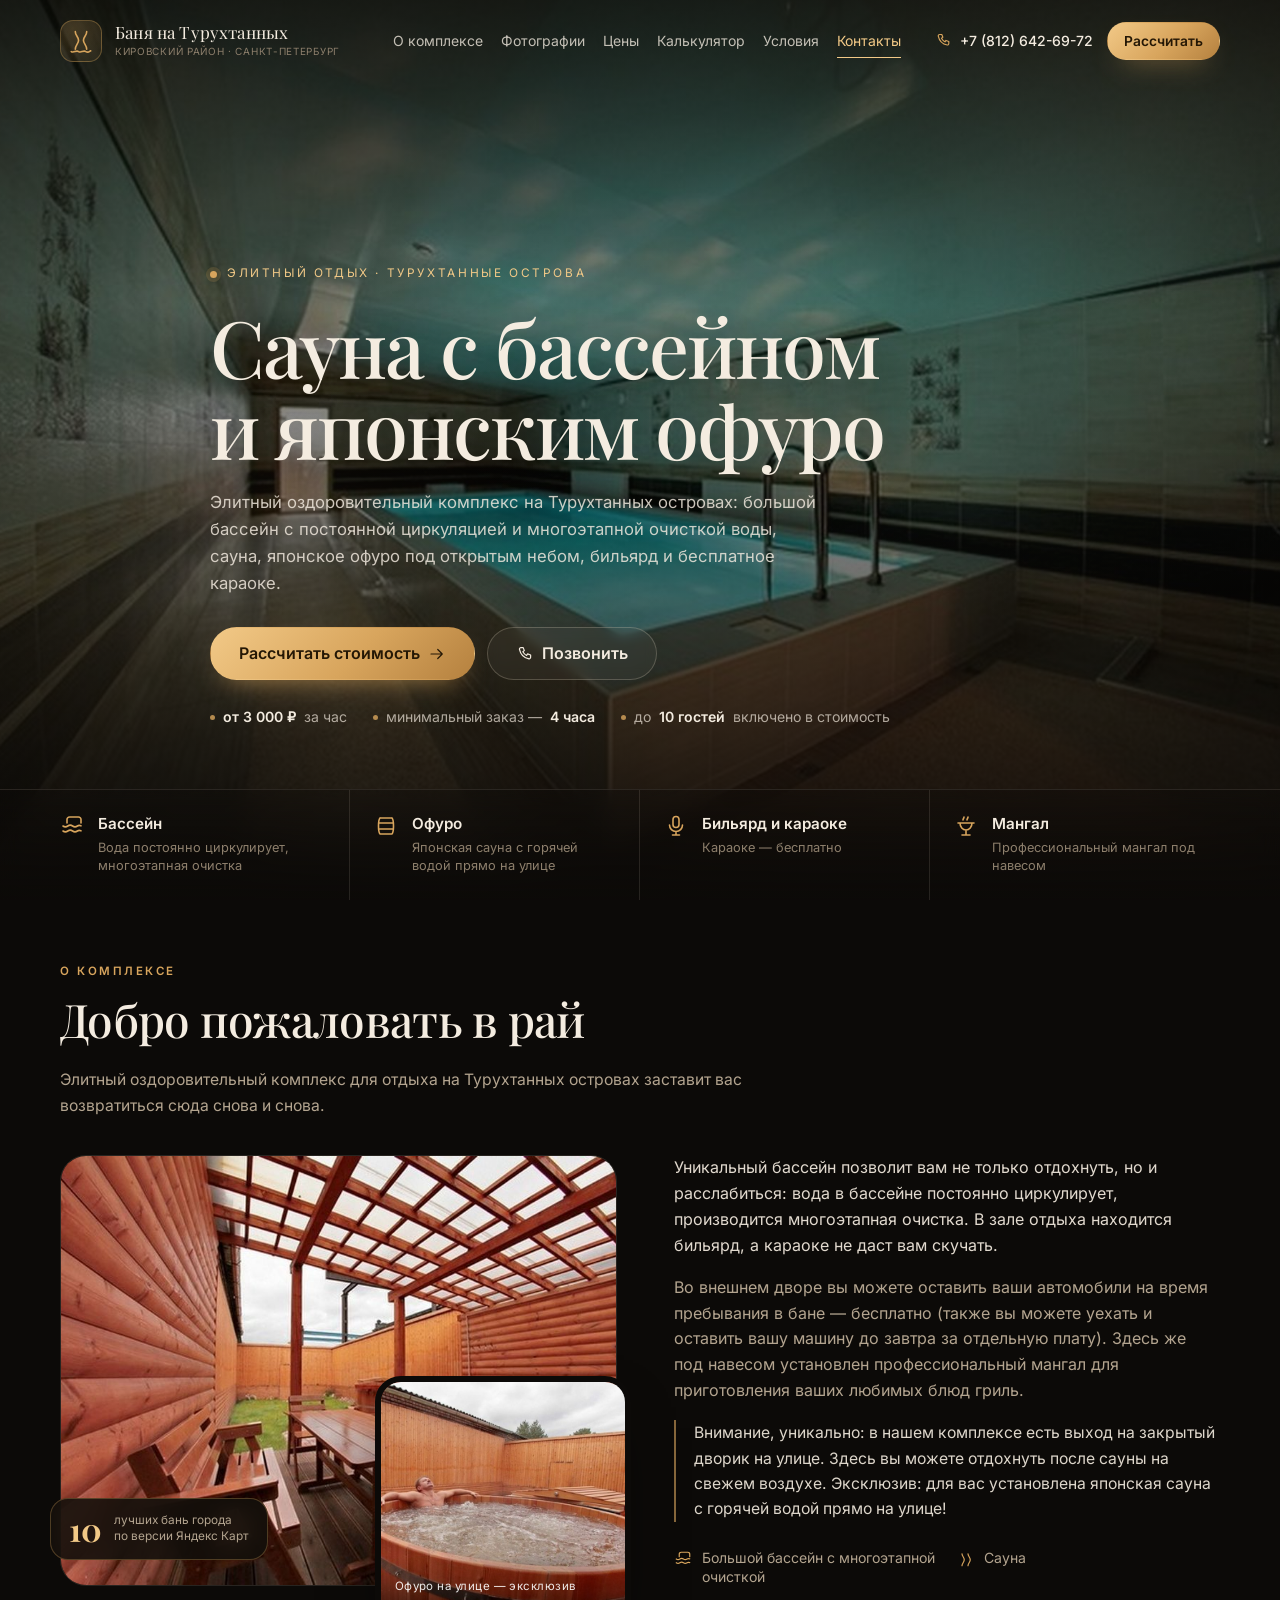
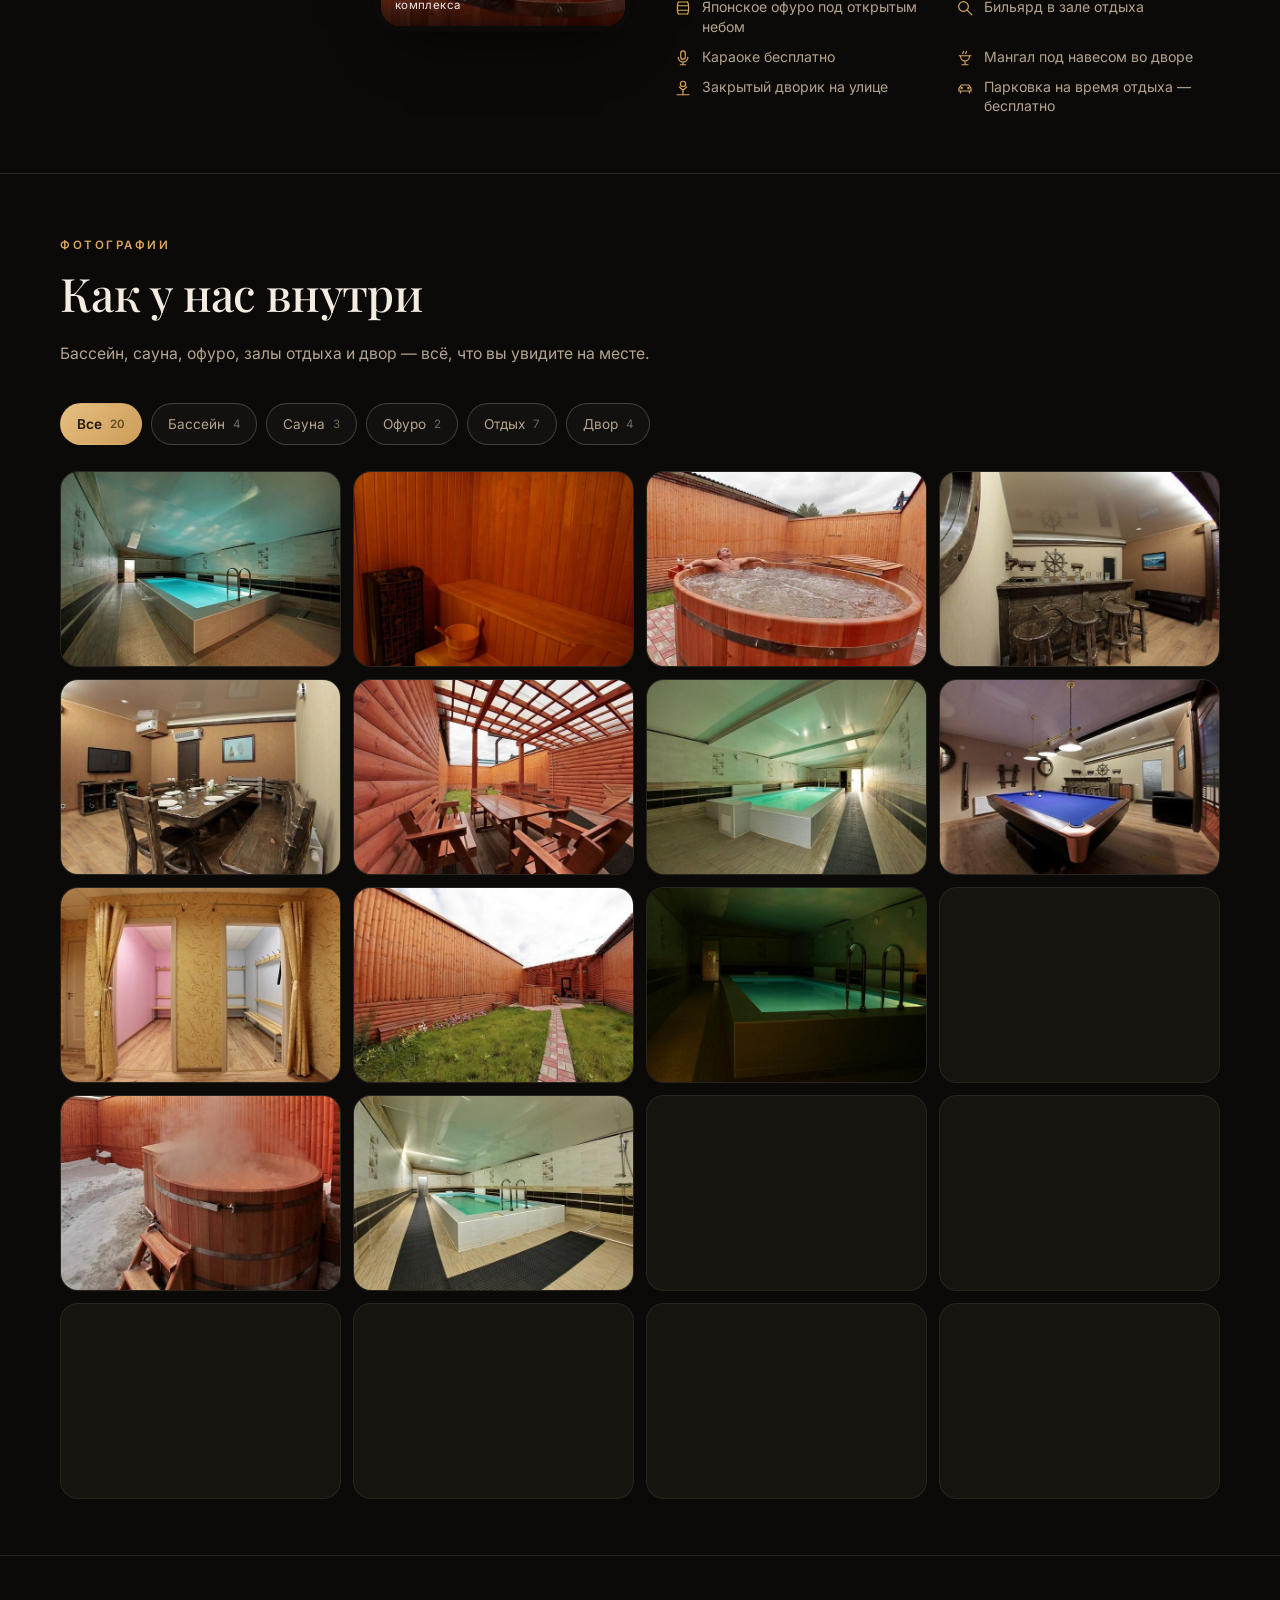
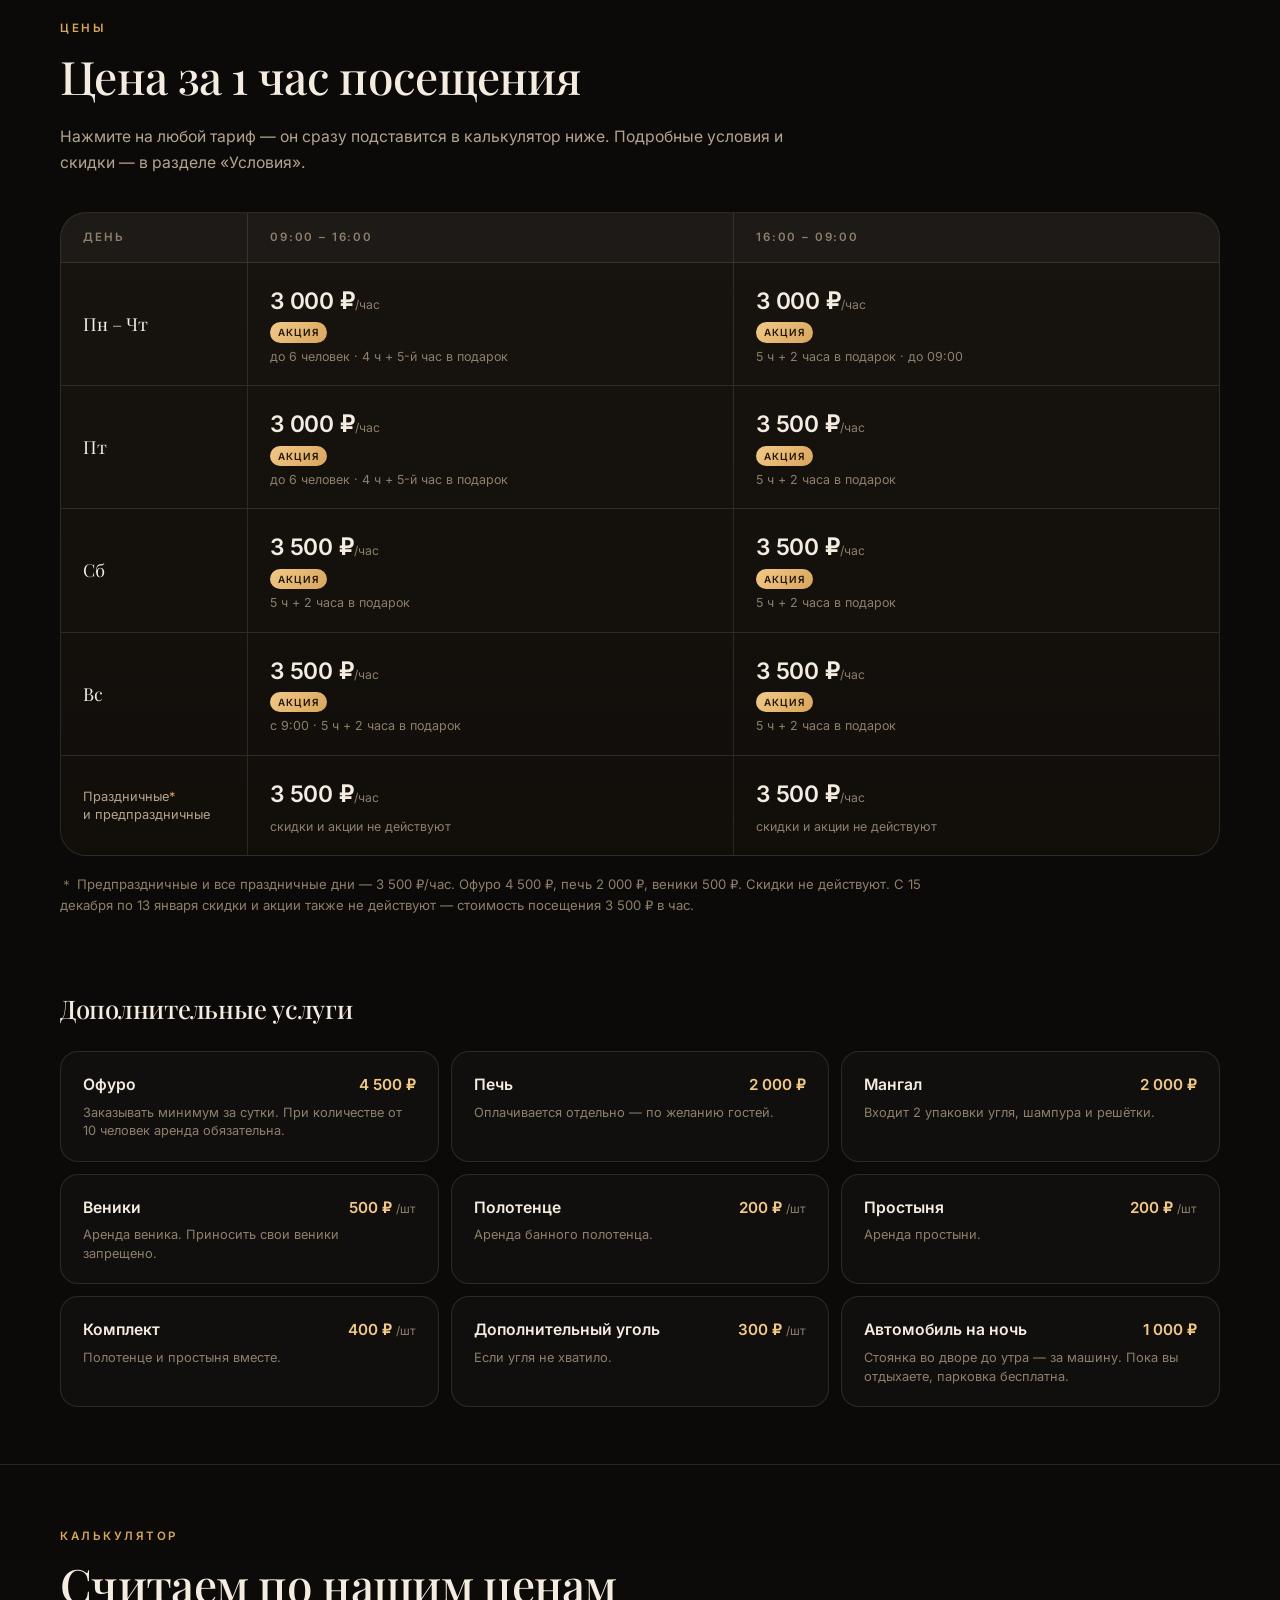
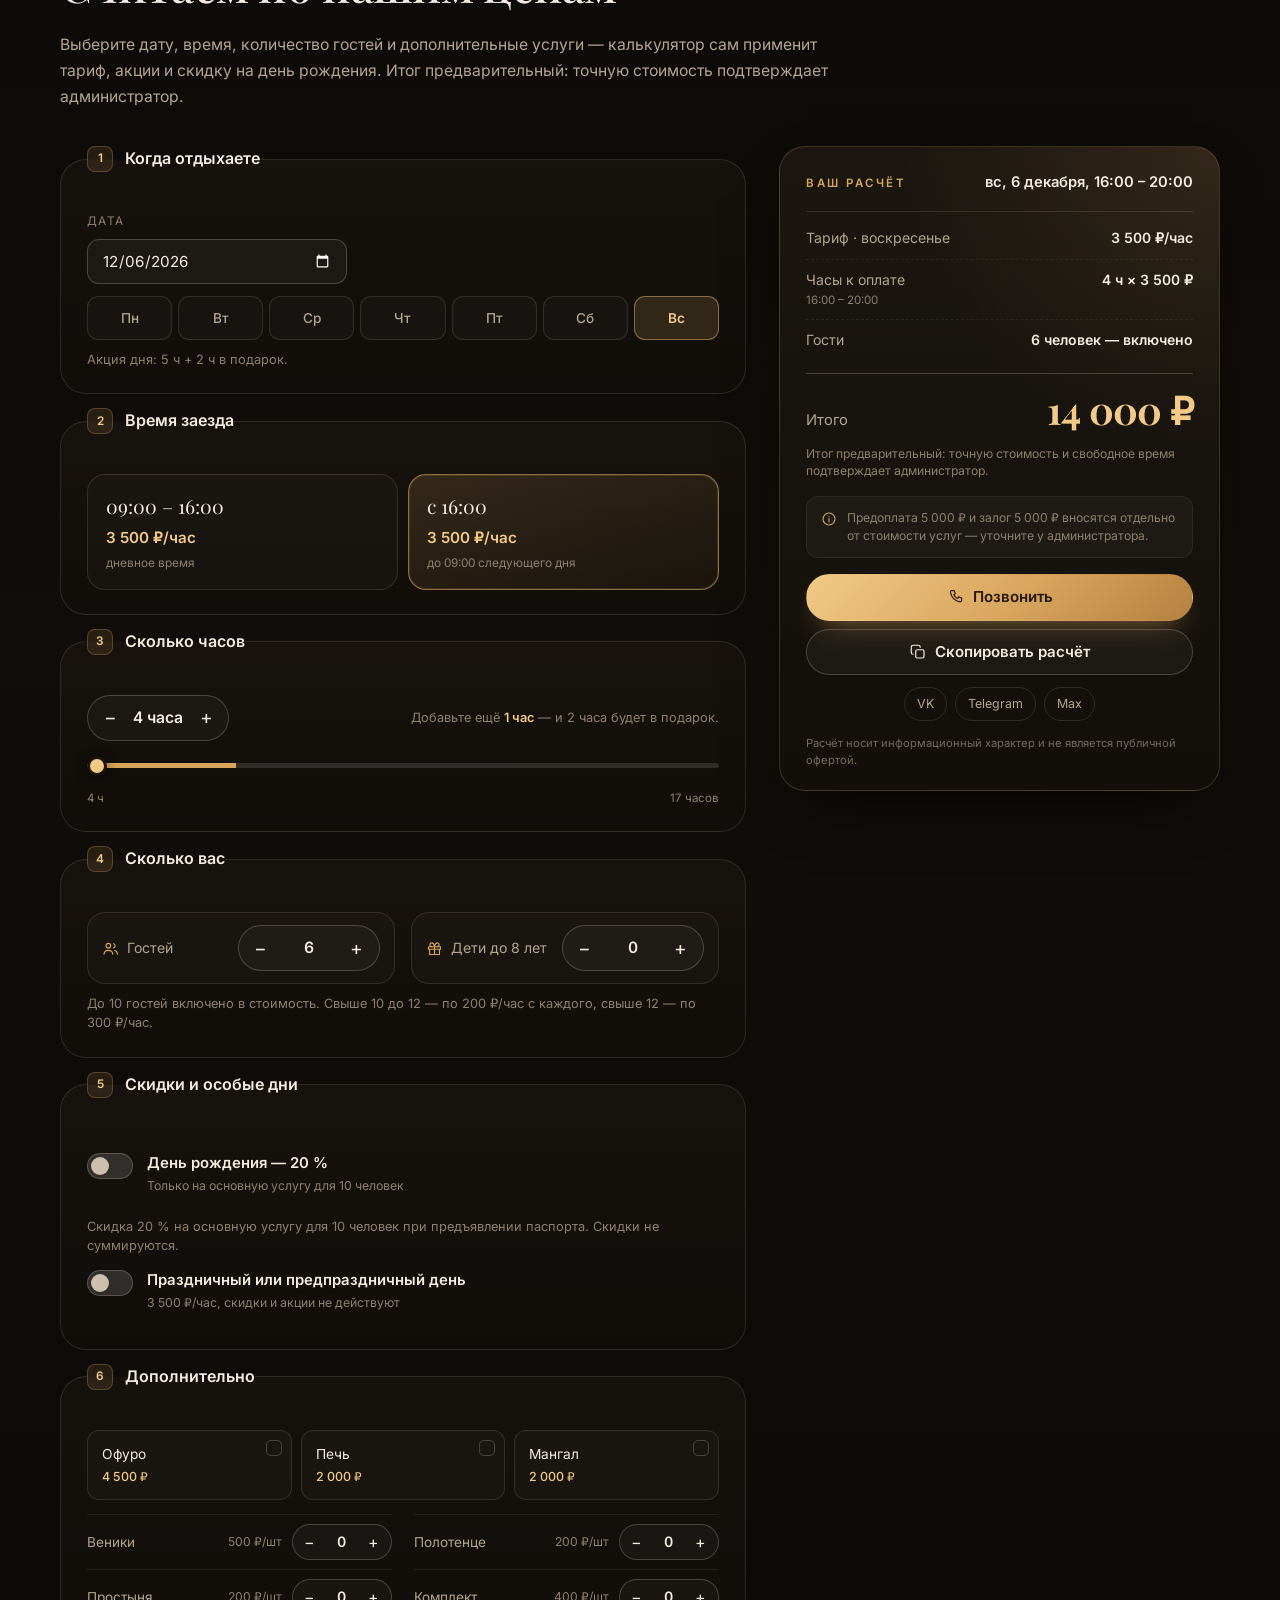
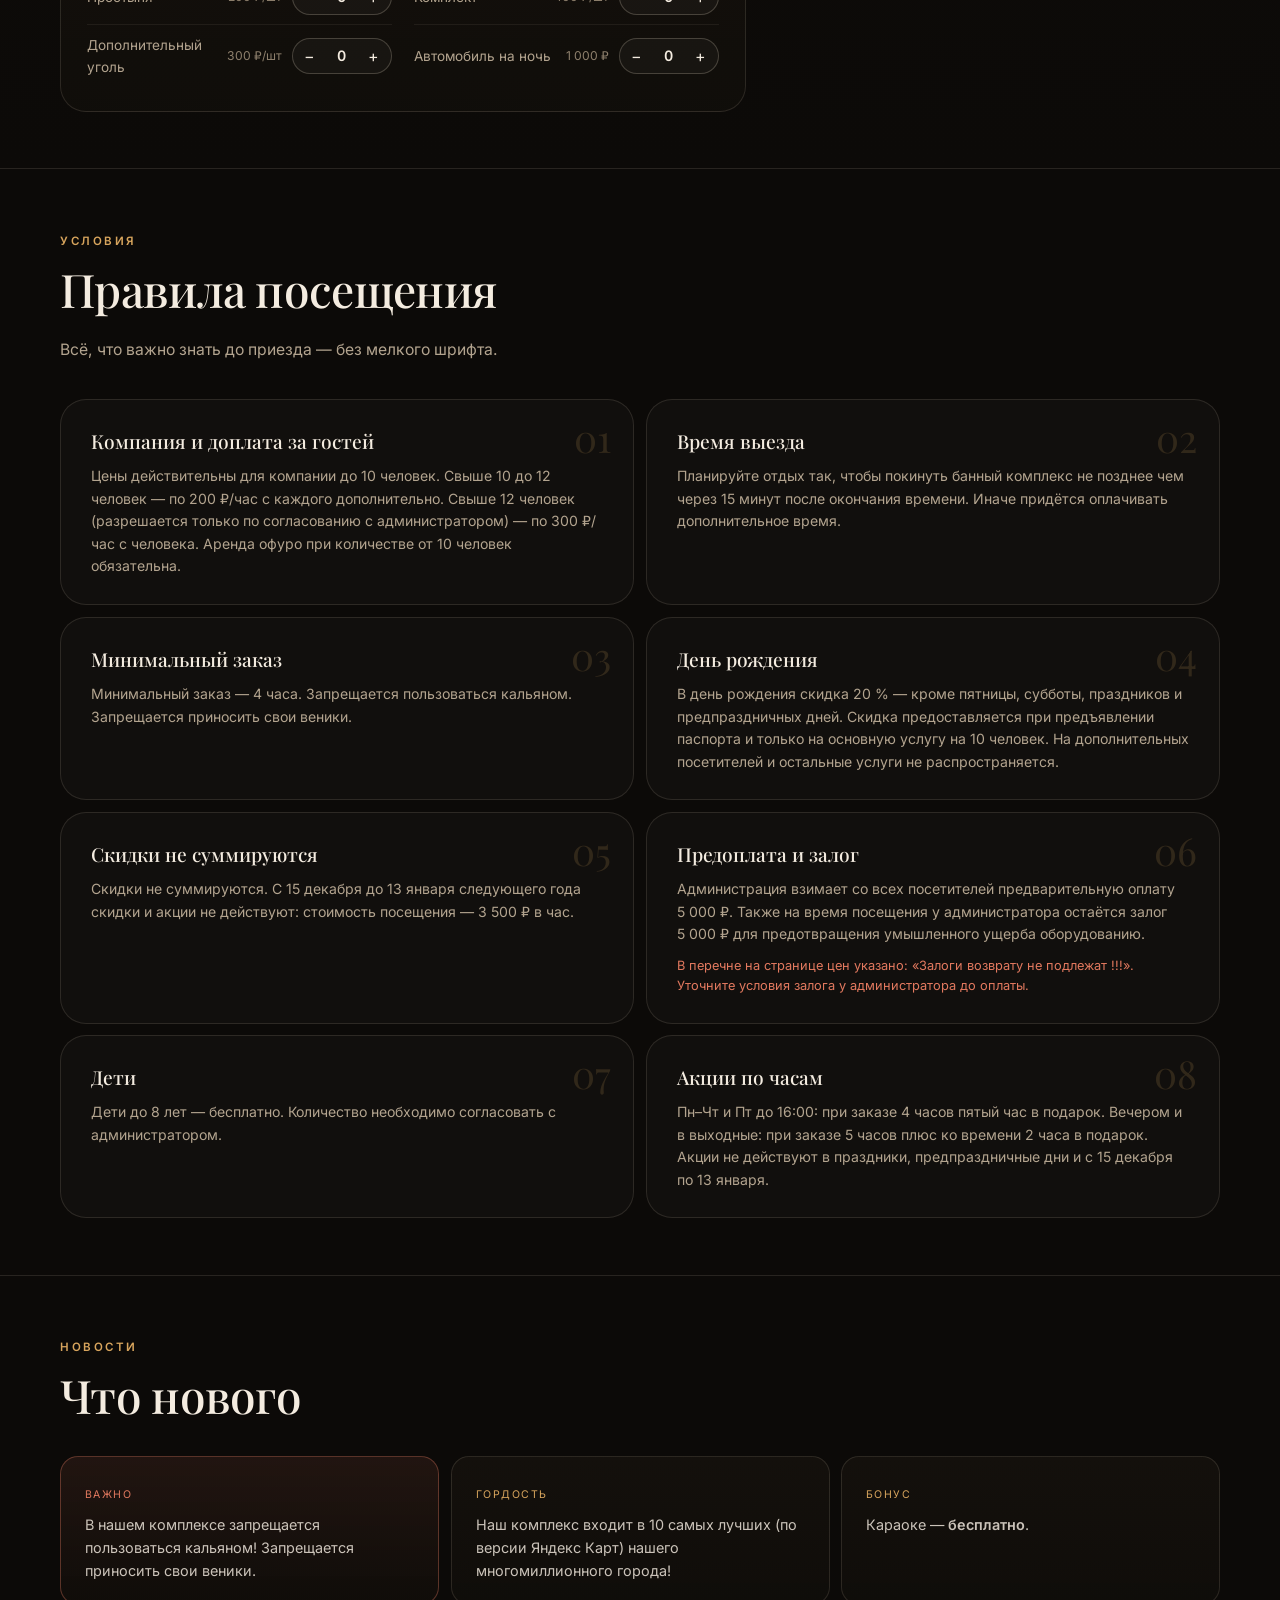
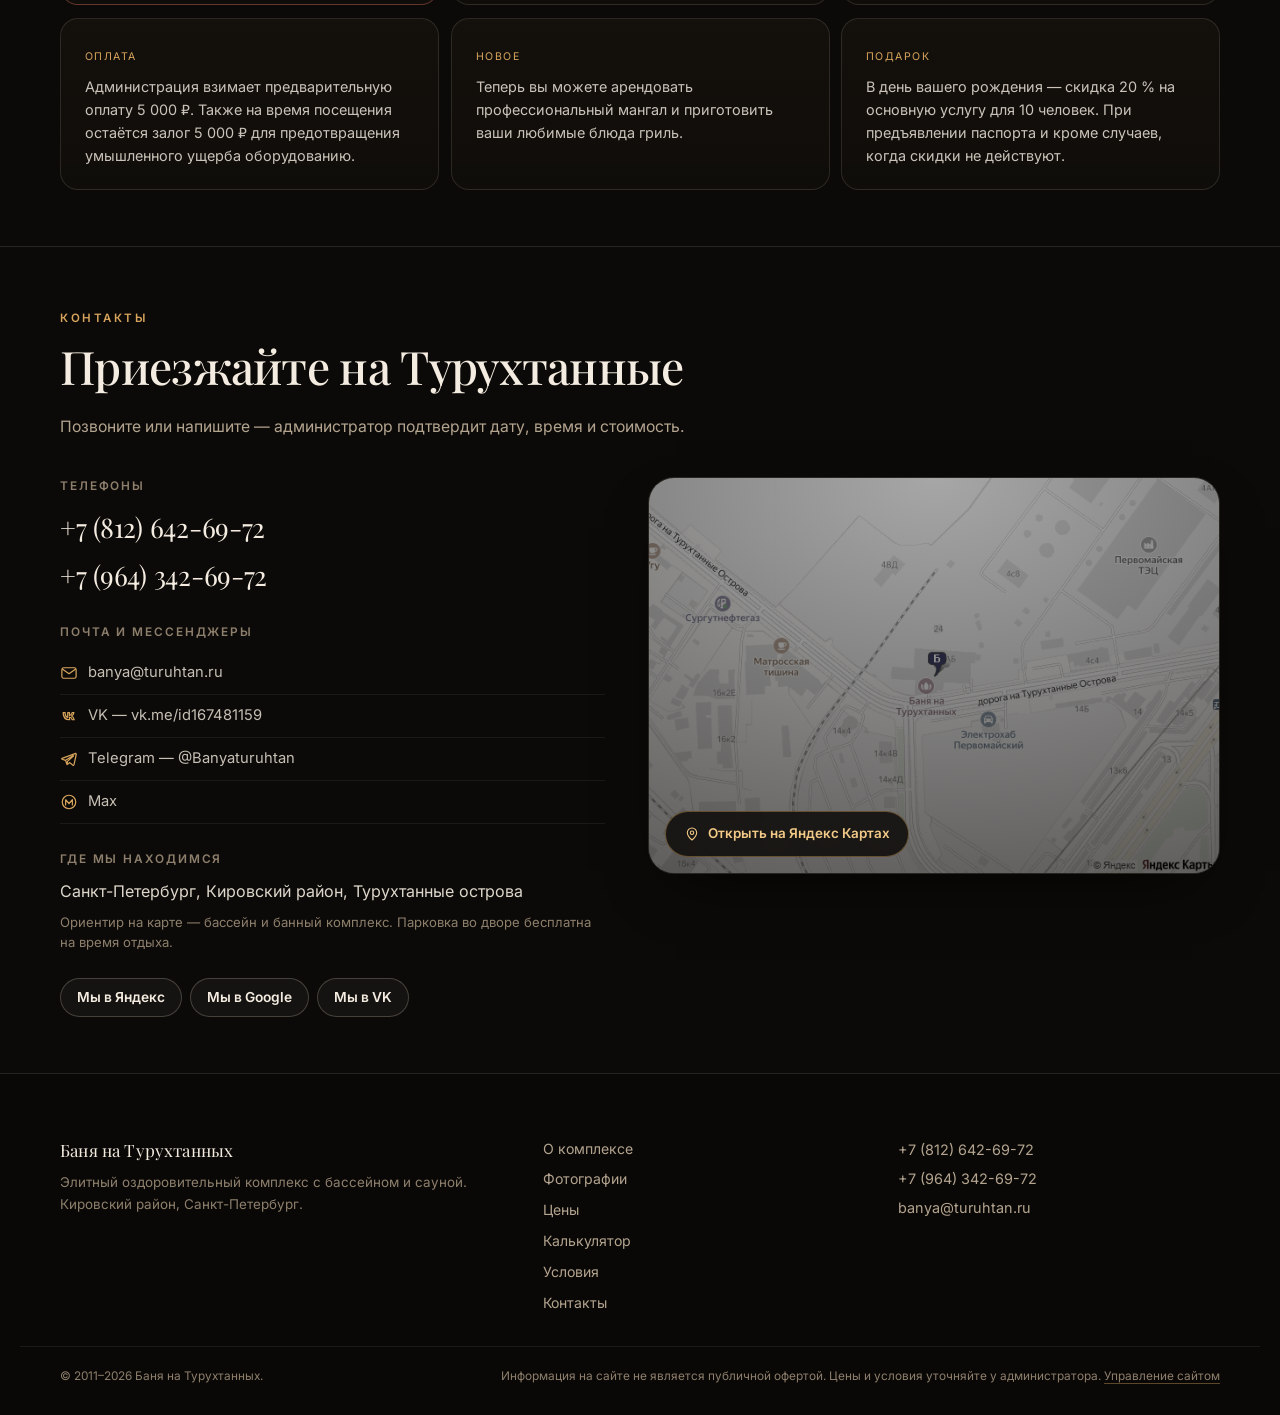
==== commit 18cf1ab0: "Админка, данные content.json и обновления сайта" ====
--- a/index.html
+++ b/index.html
@@ -958,7 +958,8 @@
   </div>
   <div class="container footer__bottom">
     <p>© 2011–<span id="year">2026</span> Баня на Турухтанных.</p>
-    <p>Информация на сайте не является публичной офертой. Цены и условия уточняйте у администратора.</p>
+    <p>Информация на сайте не является публичной офертой. Цены и условия уточняйте у администратора.
+      <a class="footer__admin" href="admin.html" rel="nofollow">Управление сайтом</a></p>
   </div>
 </footer>
 
--- a/assets/css/style.css
+++ b/assets/css/style.css
@@ -0,0 +1,1585 @@
+/* ==========================================================================
+   Баня на Турухтанных — стили
+   ========================================================================== */
+
+/* ---------- Шрифты (локальные, woff2, кириллица + латиница) ---------- */
+@font-face {
+  font-family: 'Playfair Display';
+  font-style: normal;
+  font-weight: 400 700;
+  font-display: swap;
+  src: url('../fonts/playfair-600-cyr.woff2') format('woff2');
+  unicode-range: U+0301, U+0400-045F, U+0490-0491, U+04B0-04B1, U+2116;
+}
+@font-face {
+  font-family: 'Playfair Display';
+  font-style: normal;
+  font-weight: 400 700;
+  font-display: swap;
+  src: url('../fonts/playfair-600-lat.woff2') format('woff2');
+  unicode-range: U+0000-00FF, U+0131, U+0152-0153, U+02BB-02BC, U+02C6, U+02DA, U+02DC, U+0304, U+0308, U+0329, U+2000-206F, U+2074, U+20AC, U+2122, U+2191, U+2193, U+2212, U+2215, U+FEFF, U+FFFD;
+}
+@font-face {
+  font-family: 'Inter';
+  font-style: normal;
+  font-weight: 400 600;
+  font-display: swap;
+  src: url('../fonts/inter-400-cyr.woff2') format('woff2');
+  unicode-range: U+0301, U+0400-045F, U+0490-0491, U+04B0-04B1, U+2116;
+}
+@font-face {
+  font-family: 'Inter';
+  font-style: normal;
+  font-weight: 400 600;
+  font-display: swap;
+  src: url('../fonts/inter-400-lat.woff2') format('woff2');
+  unicode-range: U+0000-00FF, U+0131, U+0152-0153, U+02BB-02BC, U+02C6, U+02DA, U+02DC, U+0304, U+0308, U+0329, U+2000-206F, U+2074, U+20AC, U+2122, U+2191, U+2193, U+2212, U+2215, U+FEFF, U+FFFD;
+}
+
+/* ---------- Токены ---------- */
+:root {
+  --ink: #0c0a08;
+  --ink-2: #12100c;
+  --ink-3: #191510;
+  --card: #17130f;
+  --card-2: #1d1812;
+  --line: rgba(240, 226, 205, .12);
+  --line-strong: rgba(240, 226, 205, .22);
+  --text: #f4ece0;
+  --muted: #b3a48f;
+  --muted-2: #8d7f6c;
+  --gold: #d8a55d;
+  --gold-2: #f2c987;
+  --gold-3: #b5813f;
+  --teal: #56c3b4;
+  --danger: #e2795f;
+  --ok: #7fbf8b;
+
+  --radius-lg: 26px;
+  --radius: 18px;
+  --radius-sm: 12px;
+
+  --serif: 'Playfair Display', 'Times New Roman', Georgia, serif;
+  --sans: 'Inter', -apple-system, 'Segoe UI', Roboto, Arial, sans-serif;
+
+  --container: 1240px;
+  --gap: clamp(16px, 2.2vw, 28px);
+  --section-y: clamp(44px, 4.4vw, 74px);
+  --header-h: 82px;
+
+  --shadow: 0 24px 60px -28px rgba(0, 0, 0, .85);
+}
+
+/* ---------- База ---------- */
+*, *::before, *::after { box-sizing: border-box; }
+
+[hidden] { display: none !important; }
+
+html {
+  scroll-behavior: smooth;
+  scroll-padding-top: calc(var(--header-h) + 16px);
+  -webkit-text-size-adjust: 100%;
+}
+
+body {
+  margin: 0;
+  background: var(--ink);
+  color: var(--text);
+  font-family: var(--sans);
+  font-size: 16.5px;
+  line-height: 1.62;
+  font-weight: 400;
+  -webkit-font-smoothing: antialiased;
+  overflow-x: hidden;
+}
+
+body.is-locked { overflow: hidden; }
+
+img { display: block; max-width: 100%; }
+a { color: inherit; text-decoration: none; }
+button { font: inherit; color: inherit; }
+fieldset { border: 0; margin: 0; padding: 0; min-width: 0; }
+legend { padding: 0; }
+h1, h2, h3, h4 { margin: 0; font-weight: 500; }
+p { margin: 0; }
+ul { margin: 0; padding: 0; list-style: none; }
+
+::selection { background: rgba(216, 165, 93, .32); color: #fff; }
+
+:focus-visible {
+  outline: 2px solid var(--gold);
+  outline-offset: 3px;
+  border-radius: 6px;
+}
+
+.sprite { position: absolute; width: 0; height: 0; overflow: hidden; }
+
+.ico {
+  width: 20px; height: 20px;
+  fill: none;
+  stroke: currentColor;
+  stroke-width: 1.6;
+  stroke-linecap: round;
+  stroke-linejoin: round;
+  flex: none;
+}
+
+.container {
+  width: 100%;
+  max-width: var(--container);
+  margin: 0 auto;
+  padding: 0 clamp(18px, 4vw, 40px);
+}
+
+.skip-link {
+  position: fixed;
+  top: -100px; left: 50%;
+  transform: translateX(-50%);
+  z-index: 200;
+  padding: 12px 20px;
+  background: var(--gold);
+  color: #1a1206;
+  border-radius: 0 0 12px 12px;
+  font-weight: 600;
+}
+.skip-link:focus { top: 0; }
+
+/* ---------- Типографика ---------- */
+.h2 {
+  font-family: var(--serif);
+  font-size: clamp(2rem, 3.6vw, 3.3rem);
+  line-height: 1.08;
+  letter-spacing: -.015em;
+  margin: 0 0 .5em;
+}
+.h3 {
+  font-family: var(--serif);
+  font-size: clamp(1.35rem, 2vw, 1.8rem);
+  margin: clamp(40px, 6vw, 72px) 0 22px;
+  letter-spacing: -.01em;
+}
+.kicker {
+  display: inline-block;
+  font-size: .72rem;
+  letter-spacing: .22em;
+  text-transform: uppercase;
+  color: var(--gold);
+  margin: 0 0 14px;
+  font-weight: 600;
+}
+.section-head { max-width: 780px; margin-bottom: clamp(22px, 2.8vw, 38px); }
+.section-head--left { margin-left: 0; }
+.section-head__text {
+  color: var(--muted);
+  font-size: clamp(.98rem, 1.2vw, 1.08rem);
+  line-height: 1.65;
+}
+.eyebrow {
+  display: inline-flex;
+  align-items: center;
+  gap: 10px;
+  font-size: .74rem;
+  letter-spacing: .22em;
+  text-transform: uppercase;
+  color: var(--gold-2);
+  margin: 0 0 22px;
+}
+.eyebrow__dot {
+  width: 7px; height: 7px;
+  border-radius: 50%;
+  background: var(--gold);
+  box-shadow: 0 0 0 4px rgba(216, 165, 93, .18);
+}
+
+/* ---------- Кнопки ---------- */
+.btn {
+  display: inline-flex;
+  align-items: center;
+  justify-content: center;
+  gap: 8px;
+  padding: 13px 22px;
+  border-radius: 999px;
+  border: 1px solid transparent;
+  font-size: .94rem;
+  font-weight: 600;
+  line-height: 1.2;
+  cursor: pointer;
+  transition: transform .18s ease, background .18s ease, border-color .18s ease, color .18s ease, box-shadow .18s ease;
+  white-space: nowrap;
+}
+.btn--primary {
+  background: linear-gradient(135deg, var(--gold-2), var(--gold) 55%, var(--gold-3));
+  color: #241705;
+  box-shadow: 0 12px 28px -14px rgba(216, 165, 93, .8);
+}
+.btn--primary:hover { transform: translateY(-2px); box-shadow: 0 18px 34px -16px rgba(216, 165, 93, .95); }
+.btn--primary:active { transform: translateY(0); }
+.btn--ghost {
+  background: rgba(255, 255, 255, .04);
+  border-color: var(--line-strong);
+  color: var(--text);
+  backdrop-filter: blur(6px);
+}
+.btn--ghost:hover { background: rgba(255, 255, 255, .09); border-color: rgba(240, 226, 205, .4); transform: translateY(-2px); }
+.btn--lg { padding: 16px 28px; font-size: 1rem; }
+.btn--sm { padding: 10px 16px; font-size: .86rem; }
+.btn .ico { width: 18px; height: 18px; }
+
+/* ---------- Хедер ---------- */
+.site-header {
+  position: fixed;
+  inset: 0 0 auto 0;
+  z-index: 90;
+  transition: background .3s ease, border-color .3s ease, backdrop-filter .3s ease;
+  border-bottom: 1px solid transparent;
+}
+.site-header.is-scrolled {
+  background: rgba(12, 10, 8, .86);
+  backdrop-filter: blur(18px) saturate(120%);
+  border-bottom-color: var(--line);
+}
+.header-inner {
+  height: var(--header-h);
+  display: flex;
+  align-items: center;
+  gap: 24px;
+}
+.brand { display: flex; align-items: center; gap: 13px; min-width: 0; flex: 0 0 auto; }
+.brand__mark {
+  width: 42px; height: 42px;
+  display: grid; place-items: center;
+  border-radius: 13px;
+  color: var(--gold);
+  border: 1px solid rgba(216, 165, 93, .35);
+  background: radial-gradient(120% 120% at 30% 20%, rgba(216, 165, 93, .22), rgba(216, 165, 93, .04));
+  flex: none;
+}
+.brand__mark svg { width: 26px; height: 26px; }
+.brand__text { display: flex; flex-direction: column; min-width: 0; }
+.brand__name {
+  font-family: var(--serif);
+  font-size: 1.06rem;
+  line-height: 1.15;
+  letter-spacing: .01em;
+  white-space: nowrap;
+}
+.brand__sub {
+  font-size: .62rem;
+  letter-spacing: .07em;
+  text-transform: uppercase;
+  color: var(--muted-2);
+  white-space: nowrap;
+}
+
+.nav {
+  display: flex;
+  align-items: center;
+  flex-wrap: nowrap;
+  gap: 18px;
+  margin-left: auto;
+}
+.nav a {
+  font-size: .875rem;
+  white-space: nowrap;
+  color: rgba(244, 236, 224, .78);
+  position: relative;
+  padding: 6px 0;
+  transition: color .2s ease;
+}
+.nav a::after {
+  content: '';
+  position: absolute;
+  left: 0; right: 100%;
+  bottom: 0;
+  height: 1px;
+  background: var(--gold);
+  transition: right .25s ease;
+}
+.nav a:hover { color: #fff; }
+.nav a:hover::after { right: 0; }
+.nav a.is-active { color: var(--gold-2); }
+.nav a.is-active::after { right: 0; background: var(--gold-2); }
+
+.header-actions { display: flex; align-items: center; gap: 10px; margin-left: 6px; flex: 0 0 auto; }
+.header-phone {
+  display: inline-flex;
+  align-items: center;
+  gap: 8px;
+  white-space: nowrap;
+  font-size: .875rem;
+  font-weight: 500;
+  color: var(--text);
+  padding: 8px 4px;
+}
+.header-phone .ico { width: 17px; height: 17px; color: var(--gold); }
+
+.burger {
+  display: none;
+  width: 44px; height: 44px;
+  border-radius: 12px;
+  border: 1px solid var(--line-strong);
+  background: rgba(255, 255, 255, .04);
+  cursor: pointer;
+  padding: 0;
+  position: relative;
+}
+.burger span {
+  position: absolute;
+  left: 12px; right: 12px;
+  height: 1.6px;
+  background: var(--text);
+  border-radius: 2px;
+  transition: transform .25s ease, opacity .2s ease;
+}
+.burger span:nth-child(1) { top: 15px; }
+.burger span:nth-child(2) { top: 21px; }
+.burger span:nth-child(3) { top: 27px; }
+.burger.is-open span:nth-child(1) { transform: translateY(6px) rotate(45deg); }
+.burger.is-open span:nth-child(2) { opacity: 0; }
+.burger.is-open span:nth-child(3) { transform: translateY(-6px) rotate(-45deg); }
+
+.mobile-menu {
+  display: flex;
+  flex-direction: column;
+  padding: 8px clamp(18px, 4vw, 40px) 26px;
+  background: rgba(12, 10, 8, .97);
+  backdrop-filter: blur(20px);
+  border-bottom: 1px solid var(--line);
+  gap: 2px;
+}
+.mobile-menu a {
+  padding: 14px 2px;
+  border-bottom: 1px solid rgba(240, 226, 205, .07);
+  font-size: 1.02rem;
+}
+.mobile-menu__phone { color: var(--gold-2); font-weight: 600; }
+
+/* ---------- Hero ---------- */
+.hero {
+  position: relative;
+  min-height: min(100svh, 940px);
+  display: flex;
+  flex-direction: column;
+  justify-content: flex-end;
+  padding-top: calc(var(--header-h) + 40px);
+  overflow: hidden;
+}
+.hero__bg {
+  position: absolute;
+  inset: 0;
+  background:
+    url('../img/hero.jpg') center 55% / cover no-repeat,
+    #16120e;
+  transform: scale(1.02);
+  animation: heroFloat 26s ease-in-out infinite alternate;
+}
+@keyframes heroFloat {
+  from { transform: scale(1.02) translate3d(0, 0, 0); }
+  to { transform: scale(1.07) translate3d(0, -12px, 0); }
+}
+.hero__veil {
+  position: absolute;
+  inset: 0;
+  background:
+    linear-gradient(180deg, rgba(9, 8, 6, .82) 0%, rgba(9, 8, 6, .38) 34%, rgba(9, 8, 6, .58) 66%, var(--ink) 100%),
+    radial-gradient(85% 65% at 78% 30%, rgba(86, 195, 180, .14), transparent 60%),
+    radial-gradient(60% 50% at 12% 75%, rgba(216, 165, 93, .16), transparent 70%);
+}
+.hero__inner {
+  position: relative;
+  z-index: 2;
+  padding-bottom: clamp(34px, 5vw, 60px);
+  max-width: 940px;
+}
+.hero__title {
+  font-family: var(--serif);
+  font-size: clamp(2.55rem, 6.2vw, 5rem);
+  line-height: 1.02;
+  letter-spacing: -.025em;
+  margin: 0 0 22px;
+  text-wrap: balance;
+  text-shadow: 0 18px 50px rgba(0, 0, 0, .45);
+}
+.hero__lead {
+  max-width: 620px;
+  color: rgba(244, 236, 224, .82);
+  font-size: clamp(1rem, 1.3vw, 1.12rem);
+  line-height: 1.62;
+  margin: 0 0 30px;
+}
+.hero__actions { display: flex; flex-wrap: wrap; gap: 12px; margin-bottom: 26px; }
+.hero__chips {
+  display: flex;
+  flex-wrap: wrap;
+  gap: 10px 26px;
+  font-size: .88rem;
+  color: rgba(244, 236, 224, .68);
+}
+.hero__chips li { display: flex; align-items: center; gap: 8px; }
+.hero__chips li::before {
+  content: '';
+  width: 5px; height: 5px;
+  border-radius: 50%;
+  background: var(--gold);
+  opacity: .8;
+}
+.hero__chips strong { color: var(--text); font-weight: 600; }
+
+.hero__facts {
+  position: relative;
+  z-index: 2;
+  border-top: 1px solid var(--line);
+  background: linear-gradient(180deg, rgba(12, 10, 8, .35), rgba(12, 10, 8, .82));
+  backdrop-filter: blur(10px);
+}
+.hero__facts-grid {
+  display: grid;
+  grid-template-columns: repeat(4, 1fr);
+  gap: 0;
+}
+.fact {
+  display: flex;
+  gap: 14px;
+  padding: 22px 24px 24px 0;
+  border-right: 1px solid var(--line);
+}
+.fact:last-child { border-right: 0; }
+.fact + .fact { padding-left: 24px; }
+.fact__ico {
+  color: var(--gold);
+  width: 24px; height: 24px;
+  margin-top: 2px;
+  fill: none;
+  stroke: currentColor;
+  stroke-width: 1.6;
+  stroke-linecap: round;
+  stroke-linejoin: round;
+  flex: none;
+}
+.fact h3 { font-size: .95rem; font-weight: 600; margin-bottom: 2px; }
+.fact p { font-size: .8rem; color: var(--muted-2); line-height: 1.45; }
+
+/* ---------- Секции ---------- */
+.section { padding: var(--section-y) 0; position: relative; }
+.section + .section { border-top: 1px solid var(--line); }
+
+/* ---------- О комплексе ---------- */
+.about__grid {
+  display: grid;
+  grid-template-columns: 1.02fr 1fr;
+  gap: clamp(28px, 4.5vw, 64px);
+  align-items: start;
+}
+.about__media { position: relative; }
+.about__shot { margin: 0; overflow: hidden; border-radius: var(--radius-lg); }
+.about__shot img { width: 100%; height: 100%; object-fit: cover; }
+.about__shot--main {
+  aspect-ratio: 4 / 3.1;
+  border: 1px solid var(--line);
+}
+.about__shot--small {
+  position: absolute;
+  right: -14px;
+  bottom: -46px;
+  width: 46%;
+  aspect-ratio: 1 / 1;
+  border: 6px solid var(--ink);
+  box-shadow: var(--shadow);
+}
+.about__shot--small figcaption {
+  position: absolute;
+  left: 0; right: 0; bottom: 0;
+  padding: 22px 14px 12px;
+  font-size: .72rem;
+  letter-spacing: .04em;
+  color: rgba(255, 255, 255, .9);
+  background: linear-gradient(transparent, rgba(0, 0, 0, .72));
+}
+.about__badge {
+  position: absolute;
+  left: -10px;
+  bottom: 26px;
+  display: flex;
+  align-items: center;
+  gap: 12px;
+  padding: 14px 18px;
+  border-radius: 18px;
+  background: rgba(18, 15, 11, .88);
+  border: 1px solid rgba(216, 165, 93, .3);
+  backdrop-filter: blur(12px);
+  max-width: 250px;
+}
+.about__badge strong {
+  font-family: var(--serif);
+  font-size: 2rem;
+  line-height: 1;
+  color: var(--gold-2);
+}
+.about__badge span { font-size: .74rem; line-height: 1.35; color: var(--muted); }
+
+.about__text p { color: var(--muted); margin-bottom: 16px; font-size: 1rem; }
+.about__text p:first-child { color: rgba(244, 236, 224, .92); }
+.about__accent {
+  border-left: 2px solid rgba(216, 165, 93, .6);
+  padding-left: 18px;
+  color: rgba(244, 236, 224, .9) !important;
+  font-size: .98rem !important;
+}
+.feature-list {
+  display: grid;
+  grid-template-columns: 1fr 1fr;
+  gap: 10px 18px;
+  margin-top: 26px;
+}
+.feature-list li {
+  display: flex;
+  align-items: flex-start;
+  gap: 10px;
+  font-size: .88rem;
+  color: var(--muted);
+  line-height: 1.4;
+}
+.feature-list .ico { width: 18px; height: 18px; color: var(--gold); margin-top: 2px; }
+
+/* ---------- Галерея ---------- */
+.filters { display: flex; flex-wrap: wrap; gap: 9px; margin-bottom: 26px; }
+.chip {
+  display: inline-flex;
+  align-items: center;
+  gap: 8px;
+  padding: 9px 16px;
+  border-radius: 999px;
+  border: 1px solid var(--line-strong);
+  background: rgba(255, 255, 255, .03);
+  color: var(--muted);
+  font-size: .85rem;
+  cursor: pointer;
+  transition: all .2s ease;
+}
+.chip span { font-size: .72rem; opacity: .6; }
+.chip:hover { color: var(--text); border-color: rgba(240, 226, 205, .35); }
+.chip.is-active {
+  background: linear-gradient(135deg, rgba(242, 201, 135, .95), rgba(216, 165, 93, .95));
+  border-color: transparent;
+  color: #251806;
+  font-weight: 600;
+}
+.chip.is-active span { opacity: .65; }
+
+.gallery__grid {
+  display: grid;
+  grid-template-columns: repeat(4, 1fr);
+  grid-auto-rows: 196px;
+  gap: 12px;
+}
+.shot {
+  position: relative;
+  margin: 0;
+  overflow: hidden;
+  border-radius: var(--radius);
+  background: var(--card);
+  grid-row: span 1;
+  border: 1px solid rgba(240, 226, 205, .08);
+  transition: opacity .3s ease, transform .3s ease;
+}
+.shot__btn {
+  display: block;
+  width: 100%; height: 100%;
+  padding: 0;
+  border: 0;
+  background: none;
+  cursor: zoom-in;
+  overflow: hidden;
+}
+.shot img {
+  width: 100%; height: 100%;
+  object-fit: cover;
+  transition: transform .7s cubic-bezier(.2, .6, .2, 1), filter .4s ease;
+}
+.shot:hover img { transform: scale(1.06); filter: brightness(1.06); }
+.shot figcaption {
+  position: absolute;
+  left: 0; right: 0; bottom: 0;
+  padding: 26px 14px 12px;
+  font-size: .78rem;
+  color: rgba(255, 255, 255, .92);
+  background: linear-gradient(transparent, rgba(6, 5, 4, .78));
+  pointer-events: none;
+  opacity: 0;
+  transform: translateY(6px);
+  transition: opacity .3s ease, transform .3s ease;
+}
+.shot:hover figcaption { opacity: 1; transform: none; }
+.shot.is-hidden { display: none; }
+.gallery.is-filtering .shot.is-hidden { display: none; }
+
+/* ---------- Цены ---------- */
+.price-table {
+  border: 1px solid var(--line);
+  border-radius: var(--radius-lg);
+  overflow: hidden;
+  background: linear-gradient(180deg, rgba(29, 24, 18, .7), rgba(18, 15, 11, .9));
+}
+.price-table__head,
+.price-row {
+  display: grid;
+  grid-template-columns: 186px 1fr 1fr;
+}
+.price-table__head {
+  background: rgba(255, 255, 255, .03);
+  border-bottom: 1px solid var(--line);
+}
+.price-table__head > div {
+  padding: 15px 22px;
+  font-size: .72rem;
+  letter-spacing: .16em;
+  text-transform: uppercase;
+  color: var(--muted-2);
+  font-weight: 600;
+}
+.price-table__head > div + div { border-left: 1px solid var(--line); }
+.price-row { border-bottom: 1px solid var(--line); }
+.price-row:last-child { border-bottom: 0; }
+.price-row__day {
+  display: flex;
+  align-items: center;
+  min-width: 0;
+  gap: 8px;
+  padding: 20px 22px;
+  font-family: var(--serif);
+  font-size: 1.12rem;
+  color: var(--text);
+  line-height: 1.25;
+}
+.price-row--holiday .price-row__day {
+  font-family: var(--sans);
+  font-size: .8rem;
+  color: var(--muted);
+  line-height: 1.4;
+}
+.price-row--holiday .price-row__day .mark { color: var(--gold); }
+.price-cell {
+  position: relative;
+  display: flex;
+  flex-direction: column;
+  align-items: flex-start;
+  gap: 3px;
+  padding: 20px 22px;
+  border: 0;
+  border-left: 1px solid var(--line);
+  background: transparent;
+  text-align: left;
+  cursor: pointer;
+  transition: background .2s ease;
+  width: 100%;
+}
+.price-cell::after {
+  content: 'Рассчитать →';
+  position: absolute;
+  right: 18px; top: 20px;
+  font-size: .72rem;
+  color: var(--gold);
+  opacity: 0;
+  transform: translateX(-4px);
+  transition: opacity .2s ease, transform .2s ease;
+}
+.price-cell:hover { background: rgba(216, 165, 93, .07); }
+.price-cell:hover::after { opacity: 1; transform: none; }
+.price-cell__value {
+  font-size: 1.42rem;
+  font-weight: 600;
+  letter-spacing: -.01em;
+  color: var(--text);
+}
+.price-cell__value em {
+  font-style: normal;
+  font-size: .76rem;
+  color: var(--muted-2);
+  font-weight: 400;
+  margin-left: 1px;
+}
+.price-cell__tag {
+  font-size: .62rem;
+  letter-spacing: .12em;
+  text-transform: uppercase;
+  color: #241705;
+  background: linear-gradient(135deg, var(--gold-2), var(--gold));
+  border-radius: 999px;
+  padding: 2px 8px;
+  font-weight: 700;
+}
+.price-cell__note { font-size: .78rem; color: var(--muted-2); line-height: 1.4; margin-top: 2px; }
+/* Время действия тарифа: на десктопе его показывают заголовки колонок */
+.price-cell__time {
+  display: none;
+  color: rgba(226, 185, 130, .92);
+  font-size: .64rem;
+  letter-spacing: .1em;
+  text-transform: uppercase;
+  white-space: nowrap;
+}
+.price-footnote {
+  margin-top: 18px;
+  font-size: .82rem;
+  color: var(--muted-2);
+  max-width: 900px;
+  line-height: 1.6;
+}
+
+.extras-grid {
+  display: grid;
+  grid-template-columns: repeat(3, 1fr);
+  gap: 12px;
+}
+.extra {
+  padding: 20px 22px;
+  border-radius: var(--radius);
+  border: 1px solid var(--line);
+  background: rgba(255, 255, 255, .022);
+  transition: border-color .25s ease, background .25s ease, transform .25s ease;
+}
+.extra:hover { border-color: rgba(216, 165, 93, .35); background: rgba(216, 165, 93, .05); transform: translateY(-2px); }
+.extra__top { display: flex; align-items: baseline; justify-content: space-between; gap: 12px; margin-bottom: 6px; }
+.extra h4 { font-size: .98rem; font-weight: 600; }
+.extra__price { color: var(--gold-2); font-weight: 600; font-size: .95rem; white-space: nowrap; }
+.extra__price em { font-style: normal; font-size: .74rem; color: var(--muted-2); font-weight: 400; }
+.extra p { font-size: .8rem; color: var(--muted-2); line-height: 1.45; }
+
+/* ---------- Калькулятор ---------- */
+.calc { background: linear-gradient(180deg, var(--ink) 0%, #100d0a 40%, var(--ink) 100%); }
+.calc__grid {
+  display: grid;
+  grid-template-columns: minmax(0, 1.12fr) minmax(320px, .72fr);
+  gap: clamp(20px, 2.6vw, 36px);
+  align-items: start;
+}
+.calc-form { display: flex; flex-direction: column; gap: 14px; }
+.calc-block {
+  border: 1px solid var(--line);
+  border-radius: var(--radius-lg);
+  background: linear-gradient(180deg, rgba(29, 24, 18, .55), rgba(18, 15, 11, .7));
+  padding: 22px clamp(18px, 2.4vw, 26px) 24px;
+}
+.calc-block__title {
+  display: flex;
+  align-items: center;
+  gap: 12px;
+  font-size: 1rem;
+  font-weight: 600;
+  color: var(--text);
+  margin-bottom: 18px;
+}
+.step-no {
+  display: grid;
+  place-items: center;
+  width: 26px; height: 26px;
+  border-radius: 8px;
+  font-size: .74rem;
+  font-weight: 700;
+  color: var(--gold-2);
+  background: rgba(216, 165, 93, .12);
+  border: 1px solid rgba(216, 165, 93, .28);
+  flex: none;
+}
+.calc-block__body { display: block; }
+.calc-block__body--two { display: grid; grid-template-columns: 1fr 1fr; gap: 16px; }
+
+.field { display: flex; flex-direction: column; gap: 8px; }
+.field__label { font-size: .74rem; letter-spacing: .12em; text-transform: uppercase; color: var(--muted-2); }
+
+.input-date {
+  width: 100%;
+  max-width: 260px;
+  padding: 11px 14px;
+  border-radius: var(--radius-sm);
+  border: 1px solid var(--line-strong);
+  background: rgba(255, 255, 255, .04);
+  color: var(--text);
+  font-family: var(--sans);
+  font-size: .95rem;
+  color-scheme: dark;
+}
+.input-date:focus { border-color: var(--gold); outline: none; }
+
+.weekdays {
+  display: flex;
+  gap: 6px;
+  margin-top: 12px;
+  flex-wrap: wrap;
+}
+.weekdays button {
+  flex: 1 1 0;
+  min-width: 46px;
+  padding: 10px 4px;
+  border-radius: 11px;
+  border: 1px solid var(--line);
+  background: rgba(255, 255, 255, .025);
+  color: var(--muted);
+  font-size: .85rem;
+  font-weight: 500;
+  cursor: pointer;
+  transition: all .18s ease;
+}
+.weekdays button:hover { color: var(--text); border-color: var(--line-strong); }
+.weekdays button.is-active {
+  background: rgba(216, 165, 93, .16);
+  border-color: rgba(216, 165, 93, .55);
+  color: var(--gold-2);
+  font-weight: 700;
+}
+
+.slots { display: grid; grid-template-columns: 1fr 1fr; gap: 10px; }
+.slot {
+  display: flex;
+  flex-direction: column;
+  gap: 3px;
+  padding: 16px 18px;
+  border-radius: var(--radius);
+  border: 1px solid var(--line);
+  background: rgba(255, 255, 255, .025);
+  cursor: pointer;
+  text-align: left;
+  transition: all .2s ease;
+}
+.slot:hover { border-color: var(--line-strong); background: rgba(255, 255, 255, .045); }
+.slot.is-active {
+  border-color: rgba(216, 165, 93, .6);
+  background: linear-gradient(160deg, rgba(216, 165, 93, .16), rgba(216, 165, 93, .04));
+  box-shadow: inset 0 0 0 1px rgba(216, 165, 93, .16);
+}
+.slot__time { font-family: var(--serif); font-size: 1.22rem; color: var(--text); }
+.slot__rate { font-weight: 600; color: var(--gold-2); font-size: .95rem; }
+.slot__hint { font-size: .74rem; color: var(--muted-2); }
+.slot.is-disabled { opacity: .45; cursor: not-allowed; }
+
+.hours-head { display: flex; align-items: center; justify-content: space-between; gap: 16px; flex-wrap: wrap; margin-bottom: 14px; }
+.hint { font-size: .8rem; color: var(--muted-2); line-height: 1.5; margin-top: 10px; }
+.hint--inline { margin: 0; max-width: 340px; text-align: right; }
+.hint b, .hint strong { color: var(--gold-2); font-weight: 600; }
+
+.stepper {
+  display: inline-flex;
+  align-items: center;
+  gap: 2px;
+  border: 1px solid var(--line-strong);
+  border-radius: 999px;
+  padding: 3px;
+  background: rgba(255, 255, 255, .03);
+}
+.stepper__btn {
+  width: 38px; height: 38px;
+  border-radius: 50%;
+  border: 0;
+  background: transparent;
+  color: var(--text);
+  font-size: 1.2rem;
+  line-height: 1;
+  cursor: pointer;
+  display: grid;
+  place-items: center;
+  transition: background .18s ease, color .18s ease;
+}
+.stepper__btn:hover { background: rgba(216, 165, 93, .18); color: var(--gold-2); }
+.stepper__btn:disabled { opacity: .3; cursor: not-allowed; }
+.stepper__value {
+  min-width: 54px;
+  text-align: center;
+  font-size: .98rem;
+  font-weight: 600;
+  font-variant-numeric: tabular-nums;
+}
+.stepper--sm { padding: 2px; }
+.stepper--sm .stepper__btn { width: 30px; height: 30px; font-size: 1rem; }
+.stepper--sm .stepper__value { min-width: 30px; font-size: .9rem; }
+
+.range {
+  -webkit-appearance: none;
+  appearance: none;
+  width: 100%;
+  height: 22px;
+  background: transparent;
+  cursor: pointer;
+  margin: 0;
+}
+.range::-webkit-slider-runnable-track {
+  height: 5px;
+  border-radius: 999px;
+  background: linear-gradient(90deg, var(--gold) var(--pct, 0%), rgba(255, 255, 255, .12) var(--pct, 0%));
+}
+.range::-moz-range-track {
+  height: 5px;
+  border-radius: 999px;
+  background: rgba(255, 255, 255, .12);
+}
+.range::-moz-range-progress { height: 5px; border-radius: 999px; background: var(--gold); }
+.range::-webkit-slider-thumb {
+  -webkit-appearance: none;
+  width: 20px; height: 20px;
+  margin-top: -7.5px;
+  border-radius: 50%;
+  background: var(--gold-2);
+  border: 3px solid #1a130a;
+  box-shadow: 0 3px 12px rgba(0, 0, 0, .6);
+}
+.range::-moz-range-thumb {
+  width: 20px; height: 20px;
+  border-radius: 50%;
+  background: var(--gold-2);
+  border: 3px solid #1a130a;
+}
+.range-scale {
+  display: flex;
+  justify-content: space-between;
+  font-size: .72rem;
+  color: var(--muted-2);
+  margin-top: 4px;
+}
+
+.counter {
+  display: flex;
+  align-items: center;
+  justify-content: space-between;
+  gap: 10px;
+  padding: 12px 14px;
+  border-radius: var(--radius);
+  border: 1px solid var(--line);
+  background: rgba(255, 255, 255, .022);
+}
+.counter__label { display: flex; align-items: center; gap: 8px; font-size: .88rem; color: var(--muted); }
+.counter__label .ico { width: 17px; height: 17px; color: var(--gold); }
+
+.switch {
+  display: flex;
+  align-items: flex-start;
+  gap: 14px;
+  padding: 13px 0;
+  cursor: pointer;
+  position: relative;
+}
+.switch + .switch { border-top: 1px solid rgba(240, 226, 205, .08); }
+.switch input { position: absolute; opacity: 0; width: 0; height: 0; }
+.switch__track {
+  width: 46px; height: 26px;
+  border-radius: 999px;
+  background: rgba(255, 255, 255, .13);
+  border: 1px solid var(--line-strong);
+  position: relative;
+  flex: none;
+  margin-top: 2px;
+  transition: background .22s ease, border-color .22s ease;
+}
+.switch__thumb {
+  position: absolute;
+  top: 50%; left: 3px;
+  transform: translateY(-50%);
+  width: 18px; height: 18px;
+  border-radius: 50%;
+  background: #cdbfae;
+  transition: left .22s cubic-bezier(.3, .7, .3, 1), background .22s ease;
+}
+.switch input:checked + .switch__track { background: rgba(216, 165, 93, .85); border-color: transparent; }
+.switch input:checked + .switch__track .switch__thumb { left: 23px; background: #241705; }
+.switch input:focus-visible + .switch__track { outline: 2px solid var(--gold); outline-offset: 2px; }
+.switch input:disabled + .switch__track { opacity: .4; }
+.switch__text { display: flex; flex-direction: column; gap: 2px; }
+.switch__text strong { font-size: .93rem; font-weight: 600; }
+.switch__text small { font-size: .77rem; color: var(--muted-2); line-height: 1.4; }
+.switch.is-muted { cursor: not-allowed; }
+.switch.is-muted .switch__text strong { color: var(--muted-2); }
+
+.options { display: grid; grid-template-columns: repeat(3, 1fr); gap: 9px; margin-bottom: 14px; }
+.option { position: relative; cursor: pointer; }
+.option input { position: absolute; opacity: 0; width: 0; height: 0; }
+.option__box {
+  display: flex;
+  flex-direction: column;
+  gap: 2px;
+  padding: 12px 14px;
+  border-radius: var(--radius-sm);
+  border: 1px solid var(--line);
+  background: rgba(255, 255, 255, .022);
+  transition: all .18s ease;
+  height: 100%;
+}
+.option__name { font-size: .86rem; }
+.option__price { font-size: .78rem; color: var(--gold-2); font-weight: 500; }
+.option__mark {
+  position: absolute;
+  top: 10px; right: 10px;
+  width: 16px; height: 16px;
+  border-radius: 5px;
+  border: 1px solid var(--line-strong);
+  transition: all .18s ease;
+}
+.option input:checked + .option__box {
+  border-color: rgba(216, 165, 93, .6);
+  background: rgba(216, 165, 93, .1);
+}
+.option input:checked + .option__box .option__mark {
+  background: var(--gold);
+  border-color: var(--gold);
+}
+.option input:checked + .option__box .option__mark::after {
+  content: '';
+  position: absolute;
+  left: 5px; top: 1.5px;
+  width: 4px; height: 8px;
+  border-right: 2px solid #241705;
+  border-bottom: 2px solid #241705;
+  transform: rotate(40deg);
+}
+.option input:focus-visible + .option__box { outline: 2px solid var(--gold); outline-offset: 2px; }
+.option input:disabled + .option__box { opacity: .55; }
+
+.qty-list { display: grid; grid-template-columns: 1fr 1fr; gap: 0 22px; }
+.qty {
+  display: flex;
+  align-items: center;
+  gap: 10px;
+  padding: 9px 0;
+  border-top: 1px solid rgba(240, 226, 205, .07);
+  font-size: .85rem;
+}
+.qty__name { flex: 1; color: var(--muted); }
+.qty__price { font-size: .76rem; color: var(--muted-2); white-space: nowrap; }
+
+/* ---------- Сводка ---------- */
+.calc-summary { position: sticky; top: calc(var(--header-h) + 18px); }
+.summary-card {
+  border: 1px solid rgba(216, 165, 93, .22);
+  border-radius: var(--radius-lg);
+  background:
+    radial-gradient(120% 80% at 100% 0%, rgba(216, 165, 93, .12), transparent 60%),
+    linear-gradient(180deg, #1b1610, #120f0b);
+  padding: 24px clamp(18px, 2.2vw, 26px) 22px;
+  box-shadow: var(--shadow);
+}
+.summary-card__top {
+  display: flex;
+  align-items: baseline;
+  justify-content: space-between;
+  gap: 12px;
+  padding-bottom: 16px;
+  border-bottom: 1px solid var(--line);
+}
+.summary-card__top .kicker { margin: 0; }
+.summary-card__top strong { font-size: .92rem; font-weight: 600; color: var(--text); text-align: right; }
+
+.summary-lines { padding: 6px 0 2px; }
+.summary-lines li {
+  display: flex;
+  align-items: baseline;
+  justify-content: space-between;
+  gap: 14px;
+  padding: 9px 0;
+  border-bottom: 1px dashed rgba(240, 226, 205, .08);
+  font-size: .88rem;
+}
+.summary-lines li:last-child { border-bottom: 0; }
+.summary-lines .sl-label { color: var(--muted); flex: 1 1 auto; }
+.summary-lines .sl-label small { display: block; font-size: .72rem; color: var(--muted-2); }
+.summary-lines .sl-value { font-weight: 600; font-variant-numeric: tabular-nums; white-space: nowrap; }
+.summary-lines .is-free .sl-value { color: var(--ok); }
+.summary-lines .is-discount .sl-value { color: var(--ok); }
+.summary-lines .is-note .sl-value { color: var(--gold-2); font-weight: 500; }
+
+.summary-total {
+  display: flex;
+  align-items: baseline;
+  justify-content: space-between;
+  gap: 12px;
+  margin-top: 10px;
+  padding: 16px 0 4px;
+  border-top: 1px solid var(--line-strong);
+}
+.summary-total span { font-size: .92rem; color: var(--muted); }
+.summary-total strong {
+  font-family: var(--serif);
+  font-size: clamp(1.9rem, 3vw, 2.5rem);
+  line-height: 1;
+  letter-spacing: -.02em;
+  color: var(--gold-2);
+  font-variant-numeric: tabular-nums;
+}
+.summary-total__note { font-size: .76rem; color: var(--muted-2); margin-top: 8px; line-height: 1.45; }
+
+.summary-note {
+  display: flex;
+  gap: 10px;
+  padding: 12px 14px;
+  margin: 16px 0;
+  border-radius: var(--radius-sm);
+  background: rgba(255, 255, 255, .035);
+  border: 1px solid rgba(240, 226, 205, .08);
+}
+.summary-note .ico { width: 16px; height: 16px; color: var(--gold); margin-top: 2px; }
+.summary-note p { font-size: .76rem; color: var(--muted-2); line-height: 1.5; }
+
+.summary-actions { display: flex; flex-direction: column; gap: 8px; }
+.summary-actions .btn { width: 100%; }
+.summary-messengers {
+  display: flex;
+  justify-content: center;
+  gap: 8px;
+  margin-top: 12px;
+}
+.summary-messengers a {
+  font-size: .78rem;
+  color: var(--muted);
+  padding: 6px 12px;
+  border-radius: 999px;
+  border: 1px solid var(--line);
+  transition: all .2s ease;
+}
+.summary-messengers a:hover { color: var(--gold-2); border-color: rgba(216, 165, 93, .4); }
+.summary-fineprint { font-size: .7rem; color: var(--muted-2); margin-top: 14px; line-height: 1.5; opacity: .8; }
+
+/* ---------- Правила ---------- */
+.rules__grid {
+  display: grid;
+  grid-template-columns: repeat(2, 1fr);
+  gap: 12px;
+}
+.rule {
+  position: relative;
+  padding: 26px clamp(20px, 2.4vw, 30px);
+  border-radius: var(--radius-lg);
+  border: 1px solid var(--line);
+  background: rgba(255, 255, 255, .022);
+  overflow: hidden;
+  transition: border-color .25s ease, background .25s ease;
+}
+.rule:hover { border-color: rgba(216, 165, 93, .3); background: rgba(255, 255, 255, .035); }
+.rule__no {
+  position: absolute;
+  top: 18px; right: 22px;
+  font-family: var(--serif);
+  font-size: 2.4rem;
+  color: rgba(216, 165, 93, .16);
+  line-height: 1;
+}
+.rule h3 { font-family: var(--serif); font-size: 1.2rem; font-weight: 500; margin-bottom: 8px; padding-right: 40px; }
+.rule p { font-size: .88rem; color: var(--muted); line-height: 1.6; }
+.rule__warn { margin-top: 10px; font-size: .8rem !important; color: var(--danger) !important; }
+
+/* ---------- Новости ---------- */
+.news__grid {
+  display: grid;
+  grid-template-columns: repeat(3, 1fr);
+  gap: 12px;
+}
+.news-card {
+  padding: 22px 24px;
+  border-radius: var(--radius);
+  border: 1px solid var(--line);
+  background: linear-gradient(180deg, rgba(29, 24, 18, .5), rgba(18, 15, 11, .6));
+  transition: transform .25s ease, border-color .25s ease;
+}
+.news-card:hover { transform: translateY(-3px); border-color: rgba(216, 165, 93, .3); }
+.news-card__tag {
+  display: inline-block;
+  font-size: .66rem;
+  letter-spacing: .14em;
+  text-transform: uppercase;
+  color: var(--gold);
+  margin-bottom: 10px;
+}
+.news-card p { font-size: .9rem; color: rgba(244, 236, 224, .82); line-height: 1.6; }
+.news-card--alert { border-color: rgba(226, 121, 95, .35); background: linear-gradient(180deg, rgba(226, 121, 95, .1), rgba(18, 15, 11, .6)); }
+.news-card--alert .news-card__tag { color: var(--danger); }
+
+/* ---------- Контакты ---------- */
+.contacts__grid {
+  display: grid;
+  grid-template-columns: 1fr 1.05fr;
+  gap: clamp(24px, 3.4vw, 44px);
+  align-items: start;
+}
+.contact-block { margin-bottom: 26px; }
+.contact-block h3 {
+  font-size: .74rem;
+  letter-spacing: .16em;
+  text-transform: uppercase;
+  color: var(--muted-2);
+  margin-bottom: 10px;
+  font-weight: 600;
+}
+.contact-phone {
+  display: block;
+  font-family: var(--serif);
+  font-size: clamp(1.3rem, 2.1vw, 1.7rem);
+  letter-spacing: -.01em;
+  margin-bottom: 4px;
+  transition: color .2s ease;
+}
+.contact-phone:hover { color: var(--gold-2); }
+.contact-link {
+  display: flex;
+  align-items: center;
+  gap: 10px;
+  padding: 9px 0;
+  font-size: .92rem;
+  color: rgba(244, 236, 224, .8);
+  border-bottom: 1px solid rgba(240, 226, 205, .07);
+  transition: color .2s ease, border-color .2s ease;
+}
+.contact-link .ico { width: 18px; height: 18px; color: var(--gold); }
+.contact-link:hover { color: var(--gold-2); border-color: rgba(216, 165, 93, .3); }
+.contact-address { font-size: 1rem; color: rgba(244, 236, 224, .9); }
+.contact-note { font-size: .82rem; color: var(--muted-2); margin-top: 8px; line-height: 1.5; }
+.contact-links { display: flex; flex-wrap: wrap; gap: 8px; }
+
+.contacts__map {
+  position: relative;
+  display: block;
+  border-radius: var(--radius-lg);
+  overflow: hidden;
+  border: 1px solid var(--line);
+  box-shadow: var(--shadow);
+}
+.contacts__map img {
+  width: 100%;
+  height: auto;
+  aspect-ratio: 650 / 450;
+  object-fit: cover;
+  filter: grayscale(.8) brightness(.74) contrast(1.08);
+  opacity: .94;
+  transition: filter .4s ease, transform .6s ease;
+}
+.contacts__map:hover img { filter: grayscale(.45) brightness(.86); transform: scale(1.02); }
+.contacts__map::after {
+  content: "";
+  position: absolute;
+  inset: 0;
+  z-index: 1;
+  pointer-events: none;
+  background: radial-gradient(120% 110% at 50% 0%, rgba(12, 10, 8, .05), rgba(12, 10, 8, .5));
+}
+.contacts__map-cta {
+  z-index: 2;
+  position: absolute;
+  left: 16px; bottom: 16px;
+  display: inline-flex;
+  align-items: center;
+  gap: 8px;
+  padding: 11px 18px;
+  border-radius: 999px;
+  background: rgba(12, 10, 8, .85);
+  border: 1px solid rgba(216, 165, 93, .4);
+  backdrop-filter: blur(10px);
+  font-size: .84rem;
+  font-weight: 600;
+  color: var(--gold-2);
+}
+.contacts__map-cta .ico { width: 16px; height: 16px; }
+
+/* ---------- Футер ---------- */
+.site-footer {
+  border-top: 1px solid var(--line);
+  background: #0a0806;
+  padding: clamp(40px, 5vw, 64px) 0 28px;
+}
+.footer__inner {
+  display: grid;
+  grid-template-columns: 1.4fr 1fr 1fr;
+  gap: 32px;
+  padding-bottom: 32px;
+  border-bottom: 1px solid rgba(240, 226, 205, .08);
+}
+.footer__brand p { font-size: .84rem; color: var(--muted-2); margin-top: 8px; line-height: 1.6; }
+.footer__nav { display: flex; flex-direction: column; gap: 8px; }
+.footer__nav a { font-size: .88rem; color: var(--muted); transition: color .2s ease; }
+.footer__nav a:hover { color: var(--gold-2); }
+.footer__contacts { display: flex; flex-direction: column; gap: 6px; align-items: flex-start; }
+.footer__contacts a { font-size: .9rem; color: var(--muted); transition: color .2s ease; }
+.footer__contacts a:hover { color: var(--gold-2); }
+.footer__bottom {
+  display: flex;
+  justify-content: space-between;
+  gap: 18px;
+  flex-wrap: wrap;
+  padding-top: 20px;
+  font-size: .74rem;
+  color: var(--muted-2);
+}
+
+/* ---------- Мобильная панель ---------- */
+.mobile-bar {
+  position: fixed;
+  left: 0; right: 0; bottom: 0;
+  z-index: 80;
+  display: none;
+  align-items: center;
+  gap: 10px;
+  padding: 10px 14px calc(10px + env(safe-area-inset-bottom));
+  background: rgba(12, 10, 8, .94);
+  backdrop-filter: blur(18px);
+  border-top: 1px solid var(--line);
+}
+.mobile-bar__total { display: flex; flex-direction: column; margin-right: auto; line-height: 1.2; }
+.mobile-bar__total span { font-size: .66rem; letter-spacing: .1em; text-transform: uppercase; color: var(--muted-2); }
+.mobile-bar__total strong { font-size: 1.05rem; color: var(--gold-2); font-variant-numeric: tabular-nums; }
+.mobile-bar .btn { flex: none; }
+
+/* ---------- Лайтбокс ---------- */
+.lightbox {
+  position: fixed;
+  inset: 0;
+  z-index: 150;
+  display: flex;
+  align-items: center;
+  justify-content: center;
+  background: rgba(6, 5, 4, .94);
+  backdrop-filter: blur(12px);
+  padding: clamp(14px, 4vw, 56px);
+}
+.lightbox[hidden] { display: none; }
+.lightbox__figure {
+  margin: 0;
+  max-width: min(1240px, 92vw);
+  max-height: 86vh;
+  display: flex;
+  flex-direction: column;
+  gap: 12px;
+}
+.lightbox__figure img {
+  max-width: 100%;
+  max-height: 78vh;
+  width: auto;
+  height: auto;
+  object-fit: contain;
+  border-radius: 14px;
+  box-shadow: 0 40px 100px -30px rgba(0, 0, 0, .9);
+}
+.lightbox__figure figcaption {
+  display: flex;
+  justify-content: space-between;
+  gap: 20px;
+  font-size: .86rem;
+  color: var(--muted);
+}
+.lightbox__counter { color: var(--muted-2); font-variant-numeric: tabular-nums; }
+.lightbox__close {
+  position: absolute;
+  top: clamp(14px, 3vw, 28px);
+  right: clamp(14px, 3vw, 28px);
+  width: 44px; height: 44px;
+  border-radius: 50%;
+  border: 1px solid var(--line-strong);
+  background: rgba(255, 255, 255, .06);
+  cursor: pointer;
+  display: grid;
+  place-items: center;
+  color: var(--text);
+  transition: background .2s ease;
+}
+.lightbox__close:hover { background: rgba(255, 255, 255, .14); }
+.lightbox__nav {
+  width: 52px; height: 52px;
+  border-radius: 50%;
+  border: 1px solid var(--line-strong);
+  background: rgba(255, 255, 255, .05);
+  color: var(--text);
+  font-size: 1.8rem;
+  line-height: 1;
+  cursor: pointer;
+  display: grid;
+  place-items: center;
+  padding-bottom: 4px;
+  transition: background .2s ease, border-color .2s ease;
+  flex: none;
+}
+.lightbox__nav:hover { background: rgba(216, 165, 93, .2); border-color: rgba(216, 165, 93, .5); }
+.lightbox__nav--prev { margin-right: clamp(10px, 2vw, 24px); }
+.lightbox__nav--next { margin-left: clamp(10px, 2vw, 24px); }
+
+/* ---------- Тост ---------- */
+.toast {
+  position: fixed;
+  left: 50%;
+  bottom: calc(24px + env(safe-area-inset-bottom));
+  transform: translate(-50%, 20px);
+  z-index: 200;
+  padding: 12px 20px;
+  border-radius: 999px;
+  background: rgba(28, 23, 17, .96);
+  border: 1px solid rgba(216, 165, 93, .4);
+  color: var(--gold-2);
+  font-size: .86rem;
+  font-weight: 500;
+  opacity: 0;
+  pointer-events: none;
+  transition: opacity .25s ease, transform .25s ease;
+  max-width: calc(100vw - 32px);
+  text-align: center;
+}
+.toast.is-visible { opacity: 1; transform: translate(-50%, 0); }
+
+/* ---------- Анимация появления ---------- */
+.reveal {
+  opacity: 0;
+  transform: translateY(22px);
+  transition: opacity .7s cubic-bezier(.2, .6, .2, 1), transform .7s cubic-bezier(.2, .6, .2, 1);
+  will-change: opacity, transform;
+}
+.reveal.is-in { opacity: 1; transform: none; }
+
+/* ==========================================================================
+   Адаптив
+   ========================================================================== */
+@media (max-width: 1180px) {
+  .nav { gap: 18px; }
+  .nav a { font-size: .85rem; }
+  .header-phone span { display: none; }
+  .header-phone { padding: 8px 10px; border: 1px solid var(--line-strong); border-radius: 999px; }
+}
+
+@media (max-width: 1024px) {
+  .nav { display: none; }
+  .burger { display: block; }
+  .header-cta { display: none; }
+  .calc__grid { grid-template-columns: 1fr; }
+  .calc-summary { position: static; }
+  .hero__facts-grid { grid-template-columns: 1fr 1fr; }
+  .fact:nth-child(2n) { border-right: 0; }
+  .fact:nth-child(-n+2) { border-bottom: 1px solid var(--line); }
+  .fact + .fact { padding-left: 0; }
+  .fact:nth-child(2n) { padding-left: 24px; }
+  .gallery__grid { grid-template-columns: repeat(3, 1fr); grid-auto-rows: 176px; }
+  .news__grid { grid-template-columns: 1fr 1fr; }
+  .extras-grid { grid-template-columns: 1fr 1fr; }
+  .contacts__grid { grid-template-columns: 1fr; }
+  .footer__inner { grid-template-columns: 1fr 1fr; }
+  .footer__brand { grid-column: 1 / -1; }
+  .mobile-bar { display: flex; }
+  body { padding-bottom: 68px; }
+}
+
+@media (max-width: 860px) {
+  :root { --header-h: 70px; }
+  .about__grid { grid-template-columns: 1fr; }
+  .about__shot--small { width: 42%; bottom: -30px; right: 0; }
+  .about__badge { bottom: 12px; padding: 12px 14px; }
+  .rules__grid { grid-template-columns: 1fr; }
+  .price-table__head { display: none; }
+  .price-row { grid-template-columns: 96px 1fr 1fr; }
+  .price-row__day { padding: 16px 12px 16px 18px; font-size: .98rem; }
+  .price-cell { padding: 16px 14px; }
+  .price-cell::after { display: none; }
+  .price-cell__value { font-size: 1.16rem; }
+  .price-cell__note { font-size: .72rem; }
+  .price-cell__time { display: inline-flex; margin-bottom: 5px; font-size: .6rem; }
+  .slot__time { font-size: 1.08rem; }
+  .qty-list { grid-template-columns: 1fr; }
+  /* Название и цена — в две строки слева, счётчик справа по центру */
+  .qty {
+    display: grid;
+    grid-template-columns: minmax(0, 1fr) auto;
+    grid-template-areas:
+      "name stepper"
+      "price stepper";
+    align-items: center;
+    column-gap: 12px;
+    row-gap: 3px;
+    padding: 11px 0;
+  }
+  .qty__name { grid-area: name; line-height: 1.35; }
+  .qty__price { grid-area: price; text-align: left; }
+  .qty .stepper { grid-area: stepper; }
+  .options { grid-template-columns: 1fr 1fr 1fr; }
+  .lightbox__nav { position: absolute; bottom: 18px; width: 48px; height: 48px; }
+  .lightbox__nav--prev { left: calc(50% - 62px); margin: 0; }
+  .lightbox__nav--next { right: calc(50% - 62px); margin: 0; }
+  .lightbox__figure { max-height: 74vh; }
+  .lightbox__figure img { max-height: 66vh; }
+}
+
+@media (max-width: 640px) {
+  body { font-size: 16px; }
+
+  /* Шапка: логотип + телефон + меню должны помещаться в 390 px */
+  .header-inner { gap: 10px; }
+  .brand { gap: 9px; }
+  .brand__mark { width: 36px; height: 36px; border-radius: 11px; }
+  .brand__mark svg { width: 21px; height: 21px; }
+  .brand__name { font-size: .92rem; letter-spacing: 0; }
+  .brand__sub { display: none; }
+  .header-actions { gap: 7px; margin-left: auto; }
+  .header-phone { padding: 7px 9px; }
+  .burger { width: 40px; height: 40px; border-radius: 11px; }
+  .burger span { left: 11px; right: 11px; }
+  .burger span:nth-child(1) { top: 14px; }
+  .burger span:nth-child(2) { top: 20px; }
+  .burger span:nth-child(3) { top: 26px; }
+
+  .hero { min-height: auto; padding-top: calc(var(--header-h) + 56px); }
+  .hero__inner { padding-bottom: 8px; }
+  .hero__title { font-size: clamp(2.2rem, 10.5vw, 3rem); }
+  .hero__lead { font-size: .95rem; }
+  .hero__actions { gap: 10px; }
+  .hero__actions .btn { flex: 1 1 auto; }
+  .hero__chips { flex-direction: column; gap: 6px; font-size: .82rem; }
+  .hero__facts-grid { grid-template-columns: 1fr; }
+  .fact { border-right: 0; border-bottom: 1px solid var(--line); padding: 14px 0; }
+  .fact:nth-child(2n) { padding-left: 0; }
+  .fact:last-child { border-bottom: 0; }
+  .fact p { font-size: .78rem; }
+
+  .about__shot--small { display: none; }
+  .about__badge { position: static; margin-top: 14px; max-width: none; }
+  .feature-list { grid-template-columns: 1fr; }
+  .gallery__grid { grid-template-columns: 1fr 1fr; grid-auto-rows: 142px; gap: 8px; }
+  .shot--wide { grid-column: span 2; }
+  .shot--tall { grid-row: span 1; }
+  .shot figcaption { opacity: 1; transform: none; font-size: .72rem; padding: 20px 10px 8px; }
+
+  .price-row { grid-template-columns: 1fr; }
+  .price-row__day {
+    background: rgba(255, 255, 255, .035);
+    border-bottom: 1px solid var(--line);
+    padding: 10px 16px;
+    font-size: .9rem;
+  }
+  .price-row--holiday .price-row__day { font-size: .76rem; }
+  .price-cell { border-left: 0; border-bottom: 1px solid rgba(240, 226, 205, .06); padding: 12px 16px; }
+  .price-cell:last-child { border-bottom: 0; }
+  .price-cell__value { font-size: 1.1rem; }
+
+  .extras-grid { grid-template-columns: 1fr; }
+  .news__grid { grid-template-columns: 1fr; }
+  .calc-block { padding: 18px 16px 20px; border-radius: var(--radius); }
+  .calc-block__body--two { grid-template-columns: 1fr; }
+  .slots { grid-template-columns: 1fr; }
+  .options { grid-template-columns: 1fr 1fr; }
+  .hours-head { flex-direction: column; align-items: flex-start; gap: 10px; }
+  .hint--inline { text-align: left; max-width: none; }
+  .weekdays { gap: 4px; }
+  .weekdays button { min-width: 0; padding: 9px 2px; font-size: .78rem; }
+  .summary-total strong { font-size: 2rem; }
+  .footer__inner { grid-template-columns: 1fr; gap: 24px; }
+  .footer__bottom { flex-direction: column; gap: 8px; }
+  .mobile-bar__total strong { font-size: .95rem; }
+  .mobile-bar .btn--primary { padding: 10px 14px; font-size: .82rem; }
+  .contact-phone { font-size: 1.35rem; }
+}
+
+@media (max-width: 380px) {
+  .gallery__grid { grid-template-columns: 1fr; grid-auto-rows: 210px; }
+}
+
+@media (prefers-reduced-motion: reduce) {
+  html { scroll-behavior: auto; }
+  *, *::before, *::after { animation-duration: .001ms !important; transition-duration: .001ms !important; }
+  .reveal { opacity: 1; transform: none; }
+}
+
+/* ---------- Печать ---------- */
+@media print {
+  .site-header, .mobile-bar, .lightbox, .toast, .hero__actions { display: none !important; }
+  body { background: #fff; color: #000; }
+  .section { padding: 20px 0; }
+}
+
+/* ---------- Ссылка на админку в подвале ---------- */
+.footer__admin { color: var(--muted-2); text-decoration: underline; text-decoration-color: rgba(216,165,93,.4); text-underline-offset: 3px; transition: color .2s; }
+.footer__admin:hover { color: var(--gold-2); }
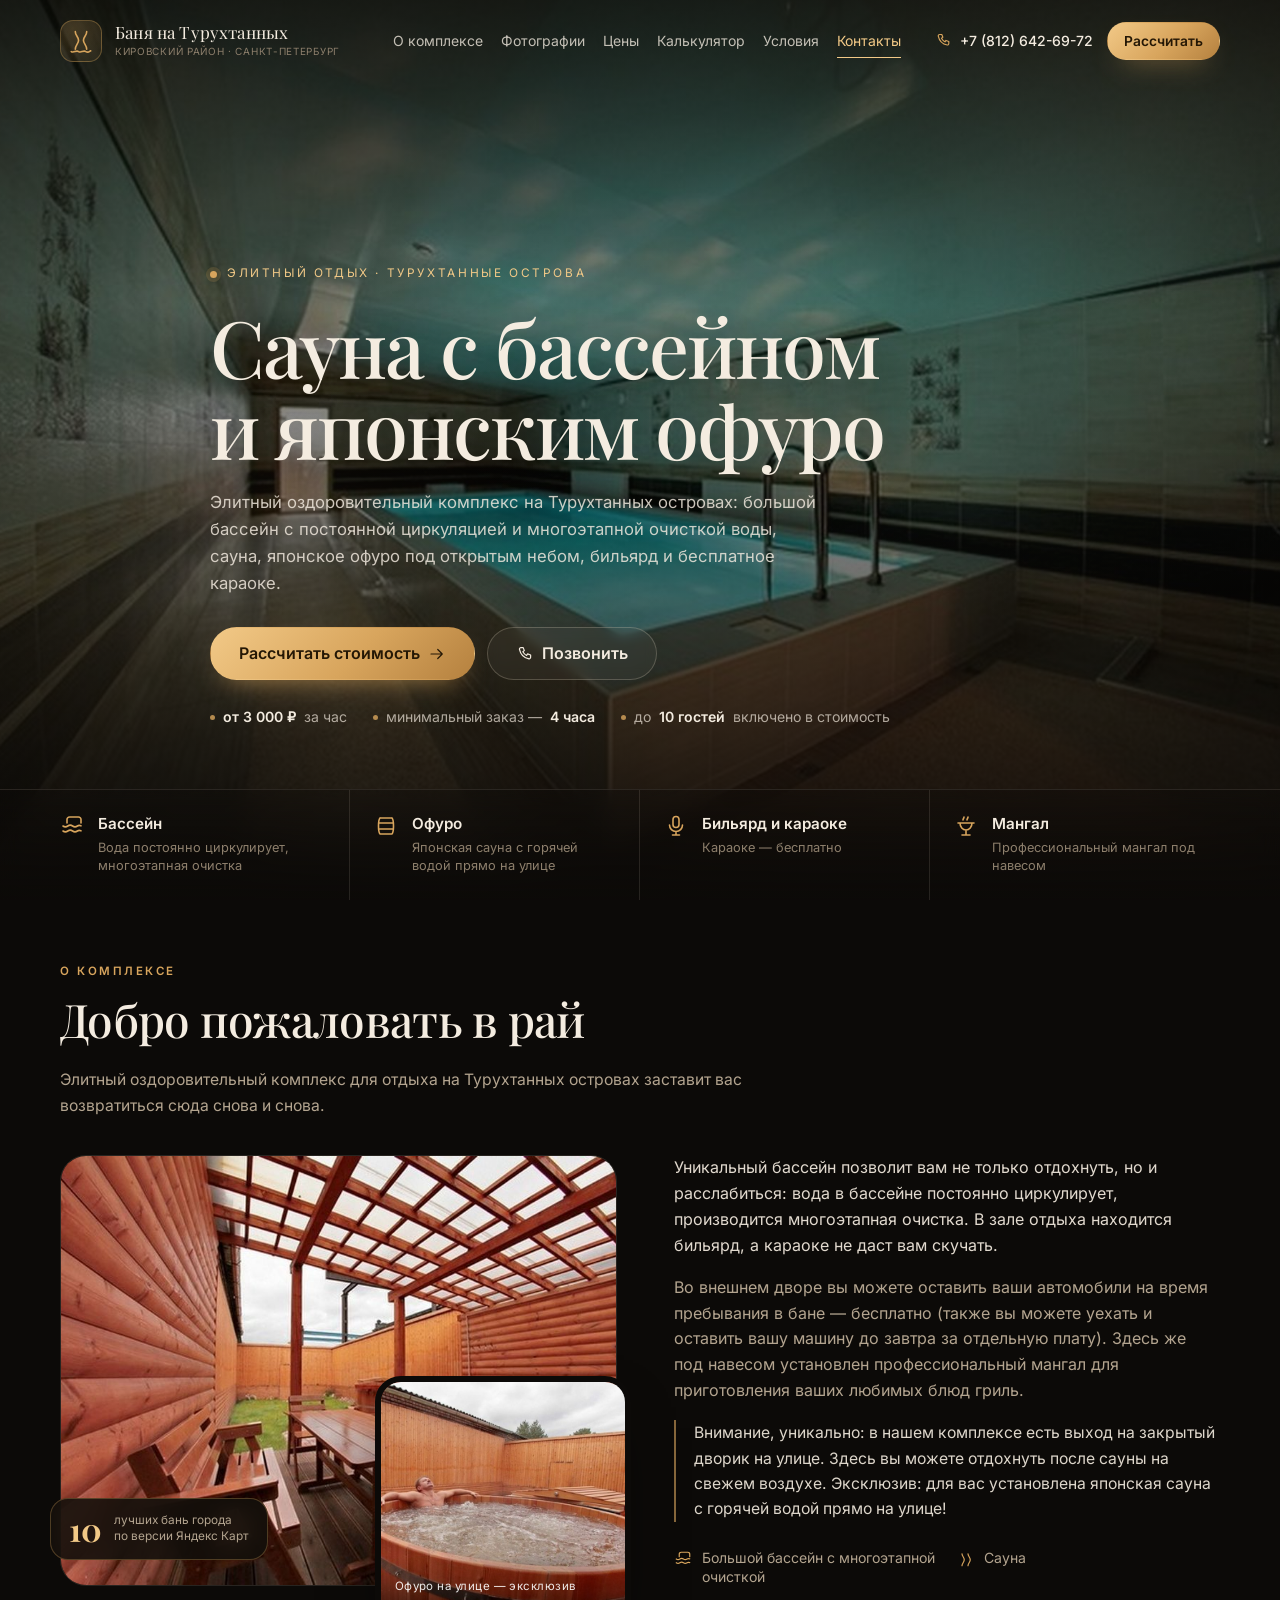
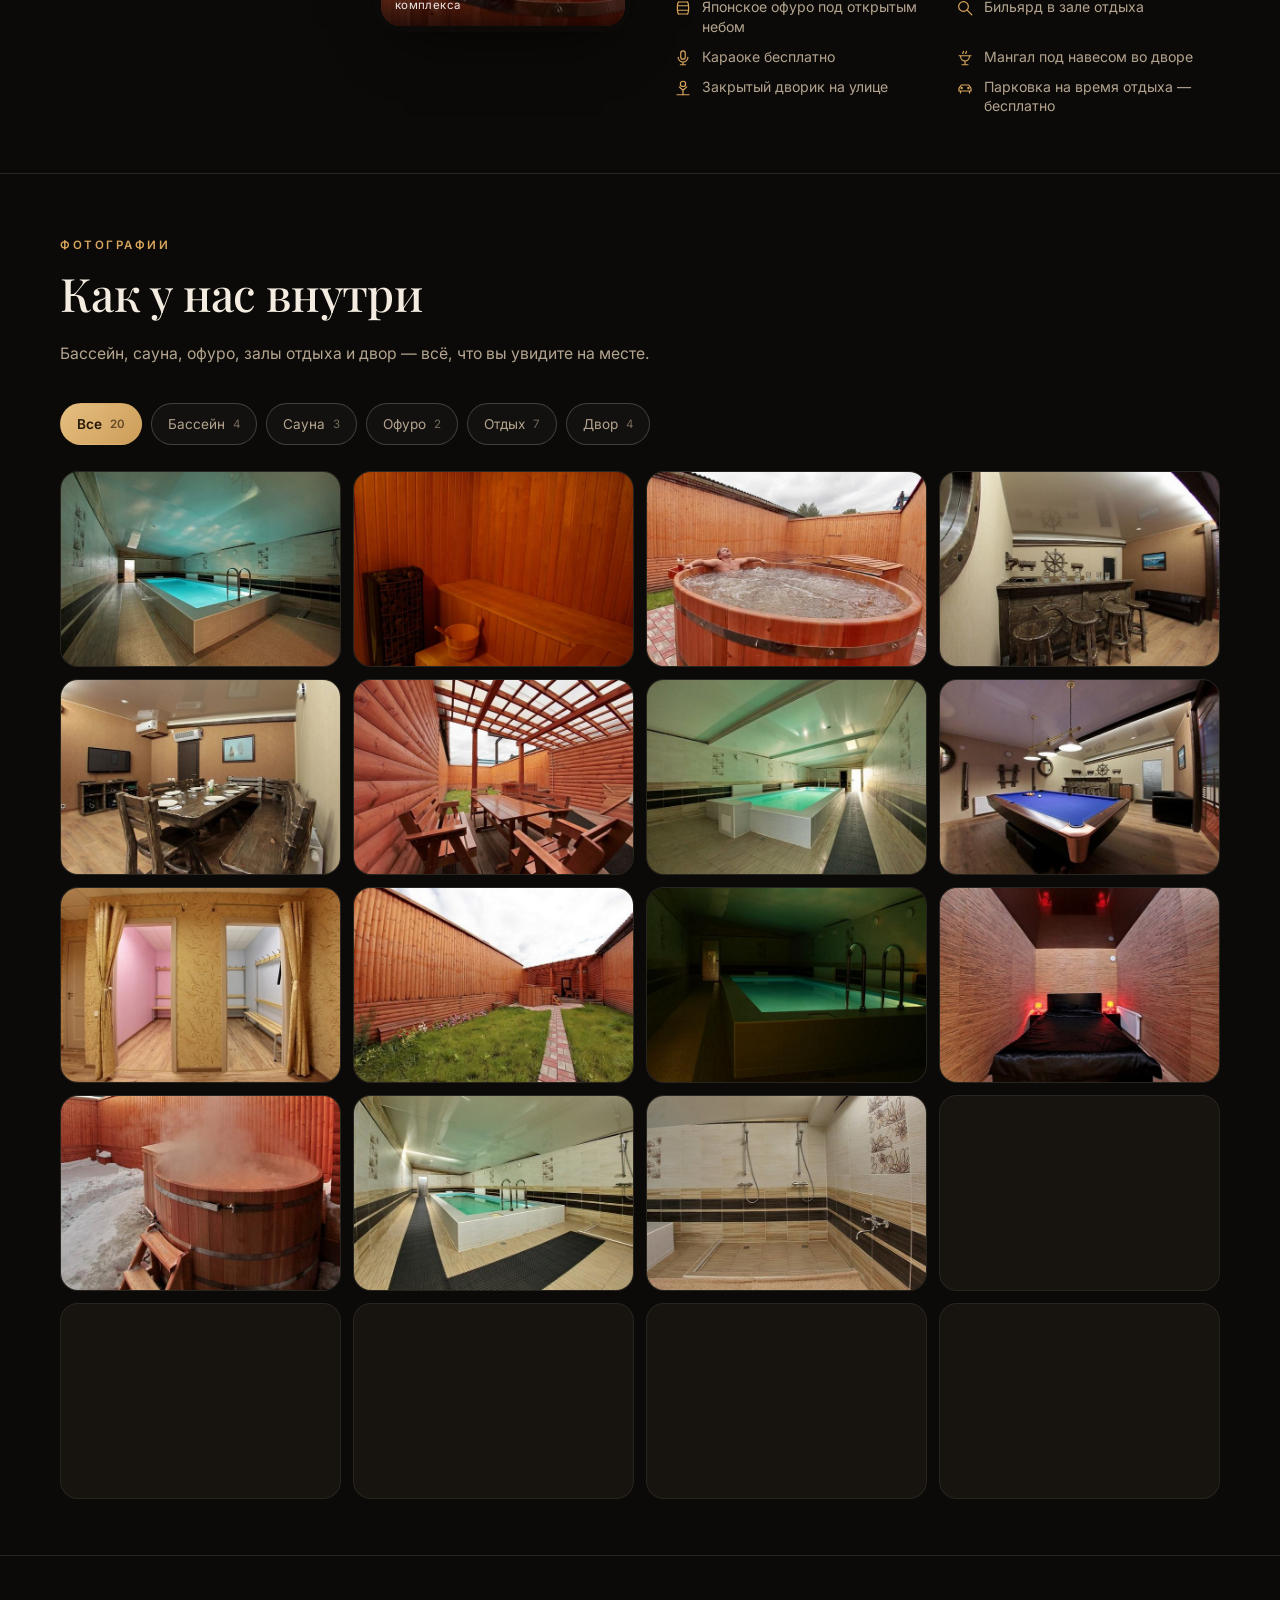
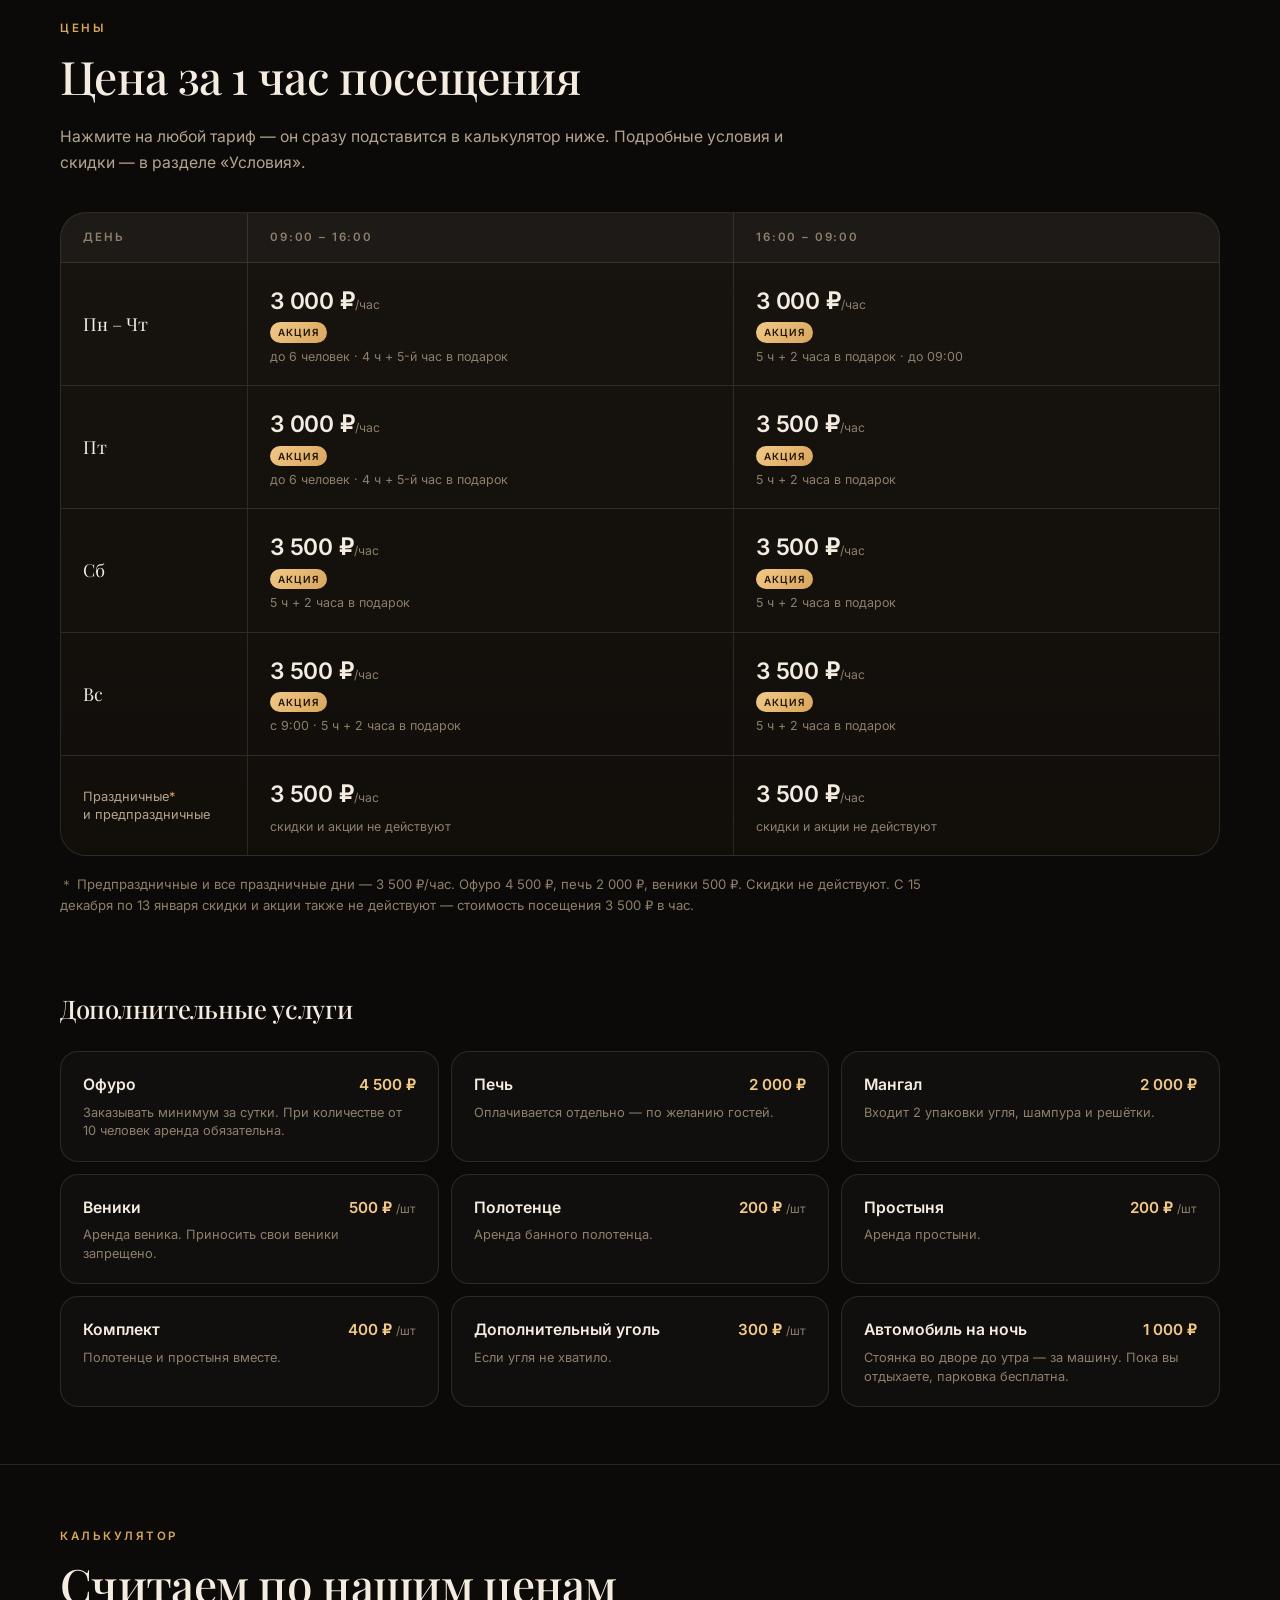
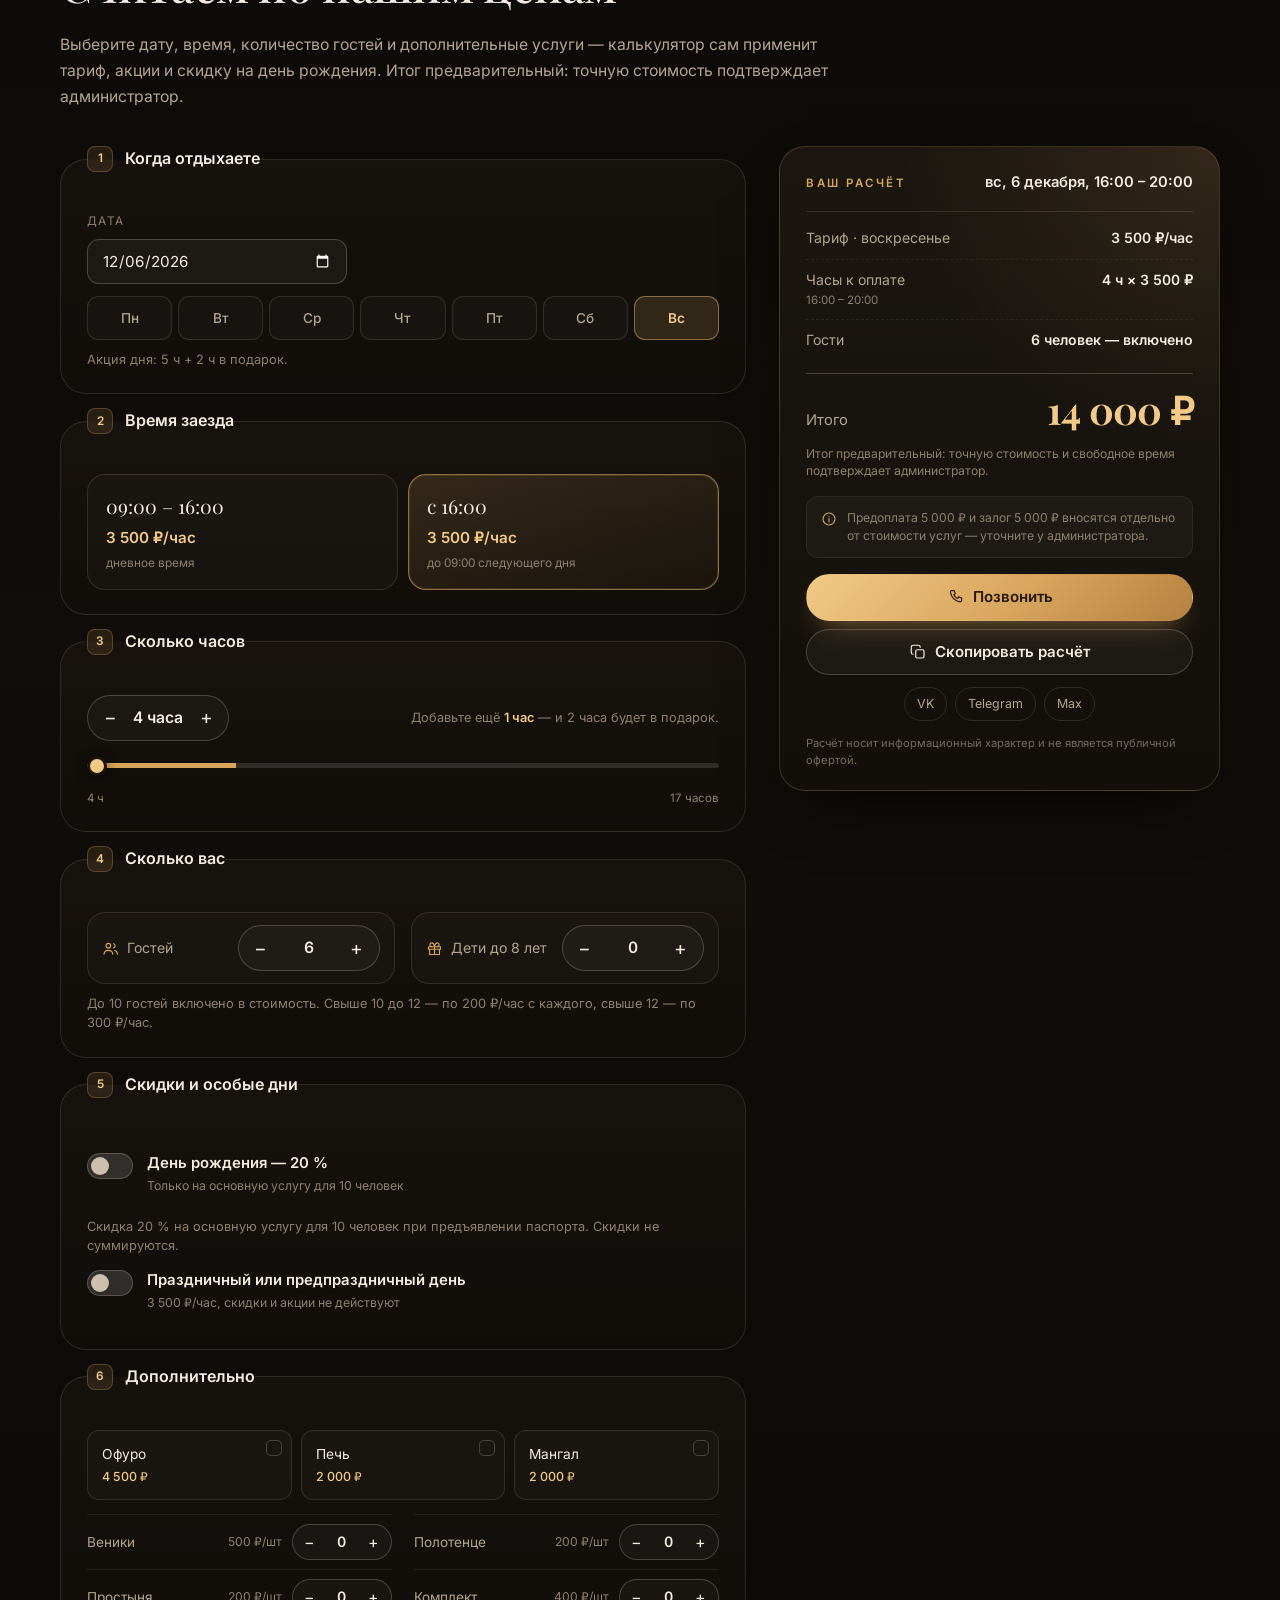
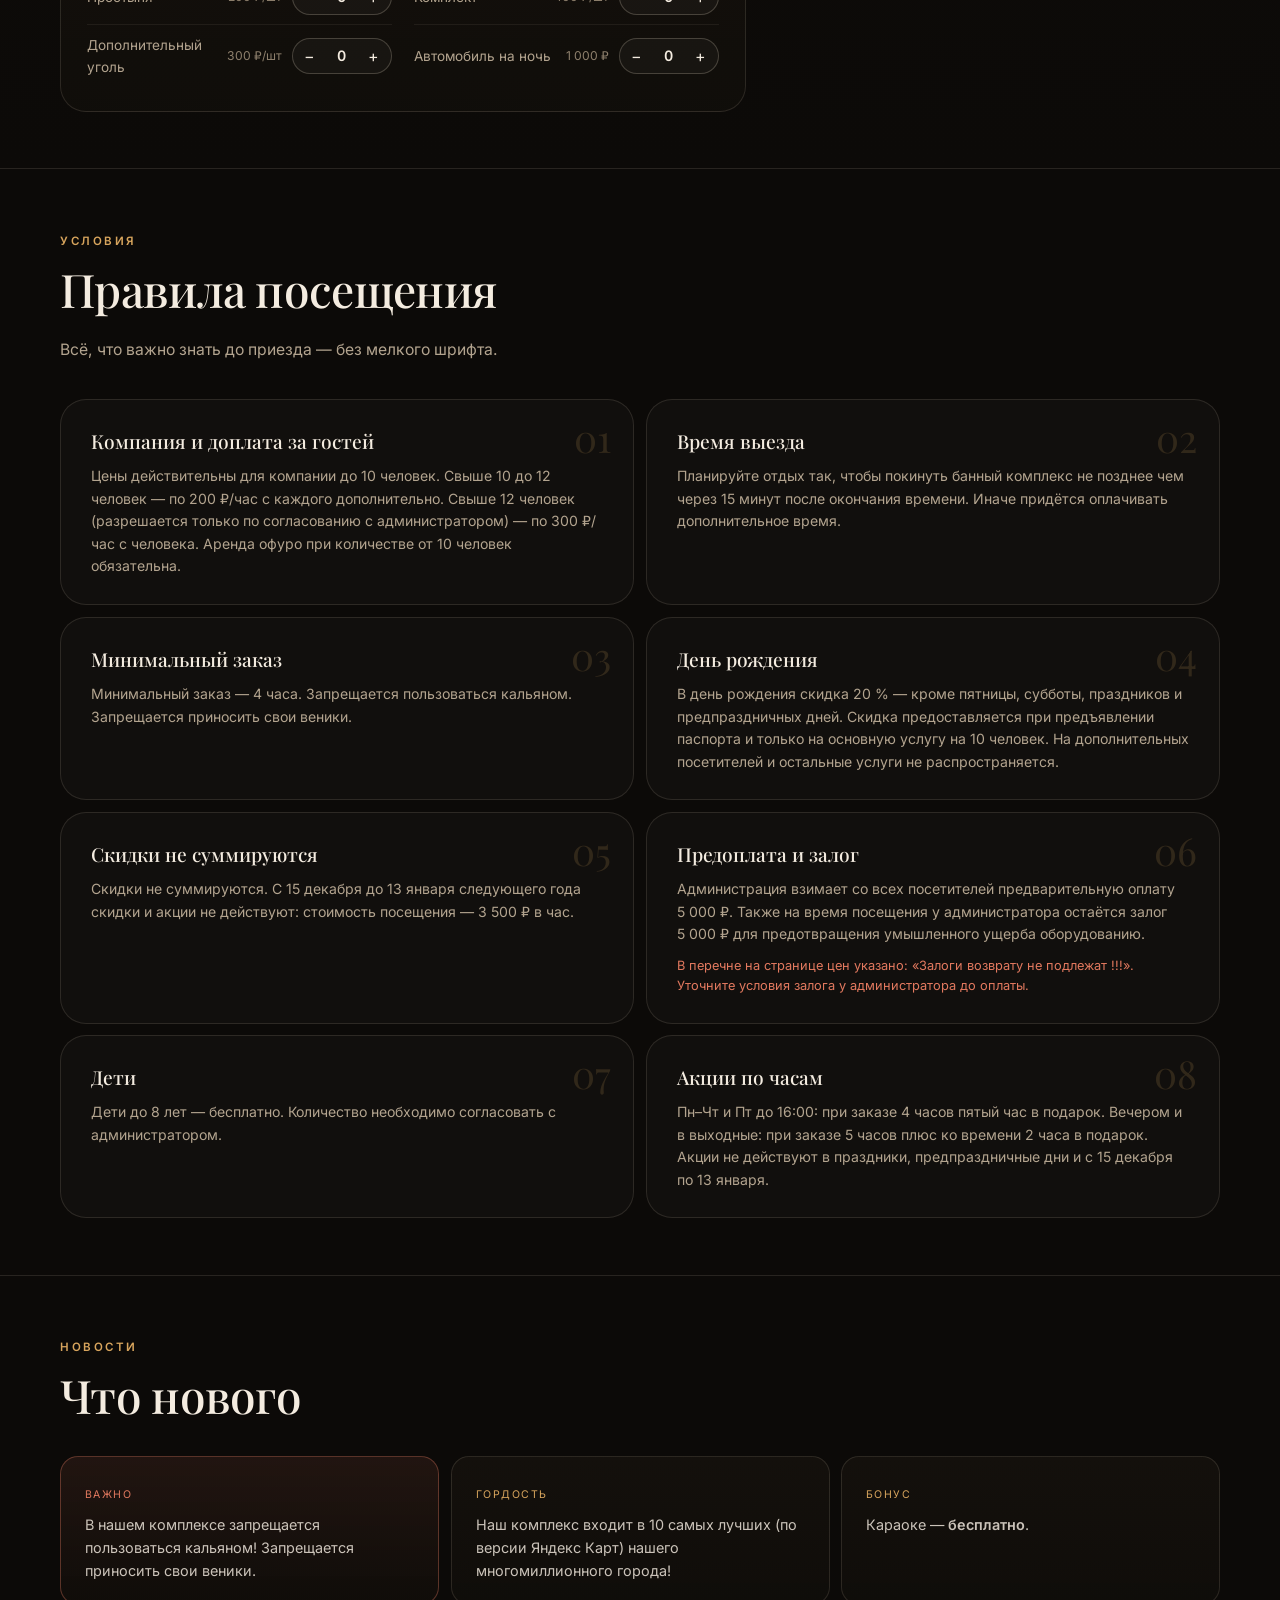
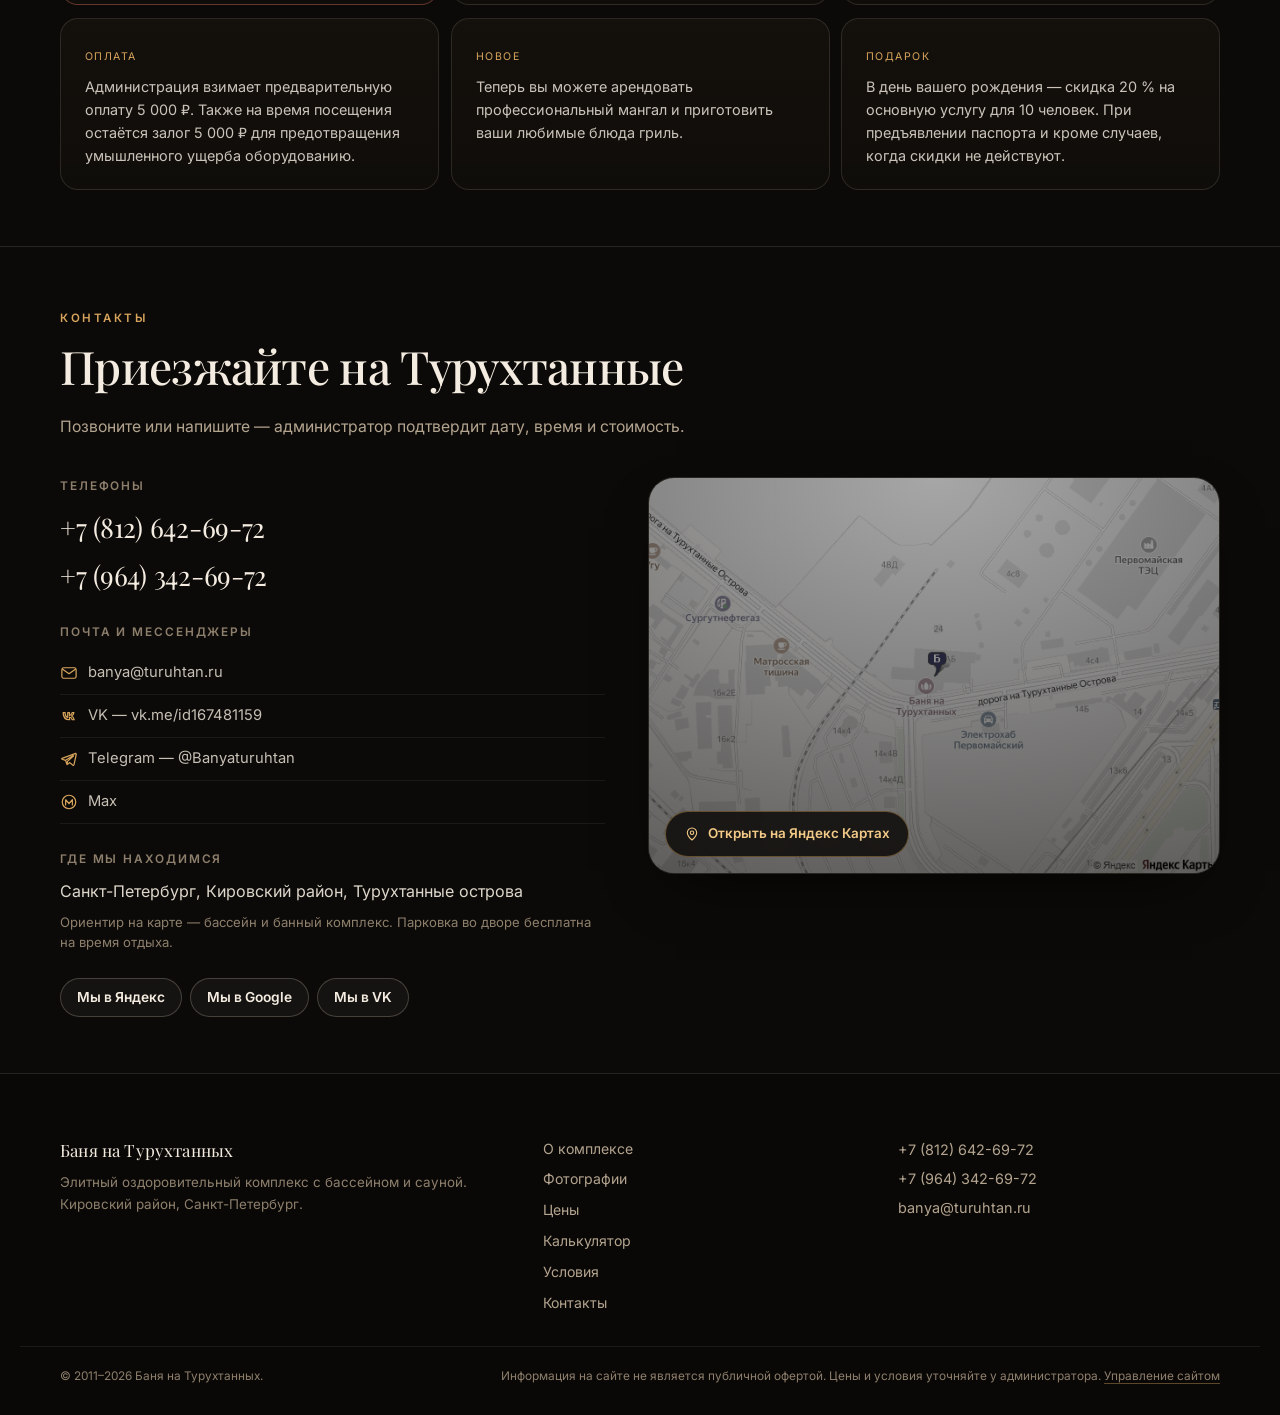
==== commit b71edbfb: "Админка, данные content.json и обновления сайта" ====
--- a/index.html
+++ b/index.html
@@ -758,7 +758,7 @@
 
             <div class="summary-messengers">
               <a href="https://vk.me/id167481159" target="_blank" rel="noopener">VK</a>
-              <a href="tg://resolve?domain=Banyaturuhtan">Telegram</a>
+              <a href="https://t.me/Banyaturuhtan" target="_blank" rel="noopener">Telegram</a>
               <a href="https://max.ru/u/f9LHodD0cOK9ShRN9bzRauZGLKCiksPGRfPIwr8qPB55hl8MR10q-Cd2Rg0" target="_blank" rel="noopener">Max</a>
             </div>
 
@@ -900,7 +900,7 @@
             <a class="contact-link" href="https://vk.me/id167481159" target="_blank" rel="noopener">
               <svg class="ico" aria-hidden="true"><use href="#i-vk"/></svg>VK — vk.me/id167481159
             </a>
-            <a class="contact-link" href="tg://resolve?domain=Banyaturuhtan">
+            <a class="contact-link" href="https://t.me/Banyaturuhtan" target="_blank" rel="noopener">
               <svg class="ico" aria-hidden="true"><use href="#i-tg"/></svg>Telegram — @Banyaturuhtan
             </a>
             <a class="contact-link" href="https://max.ru/u/f9LHodD0cOK9ShRN9bzRauZGLKCiksPGRfPIwr8qPB55hl8MR10q-Cd2Rg0" target="_blank" rel="noopener">
